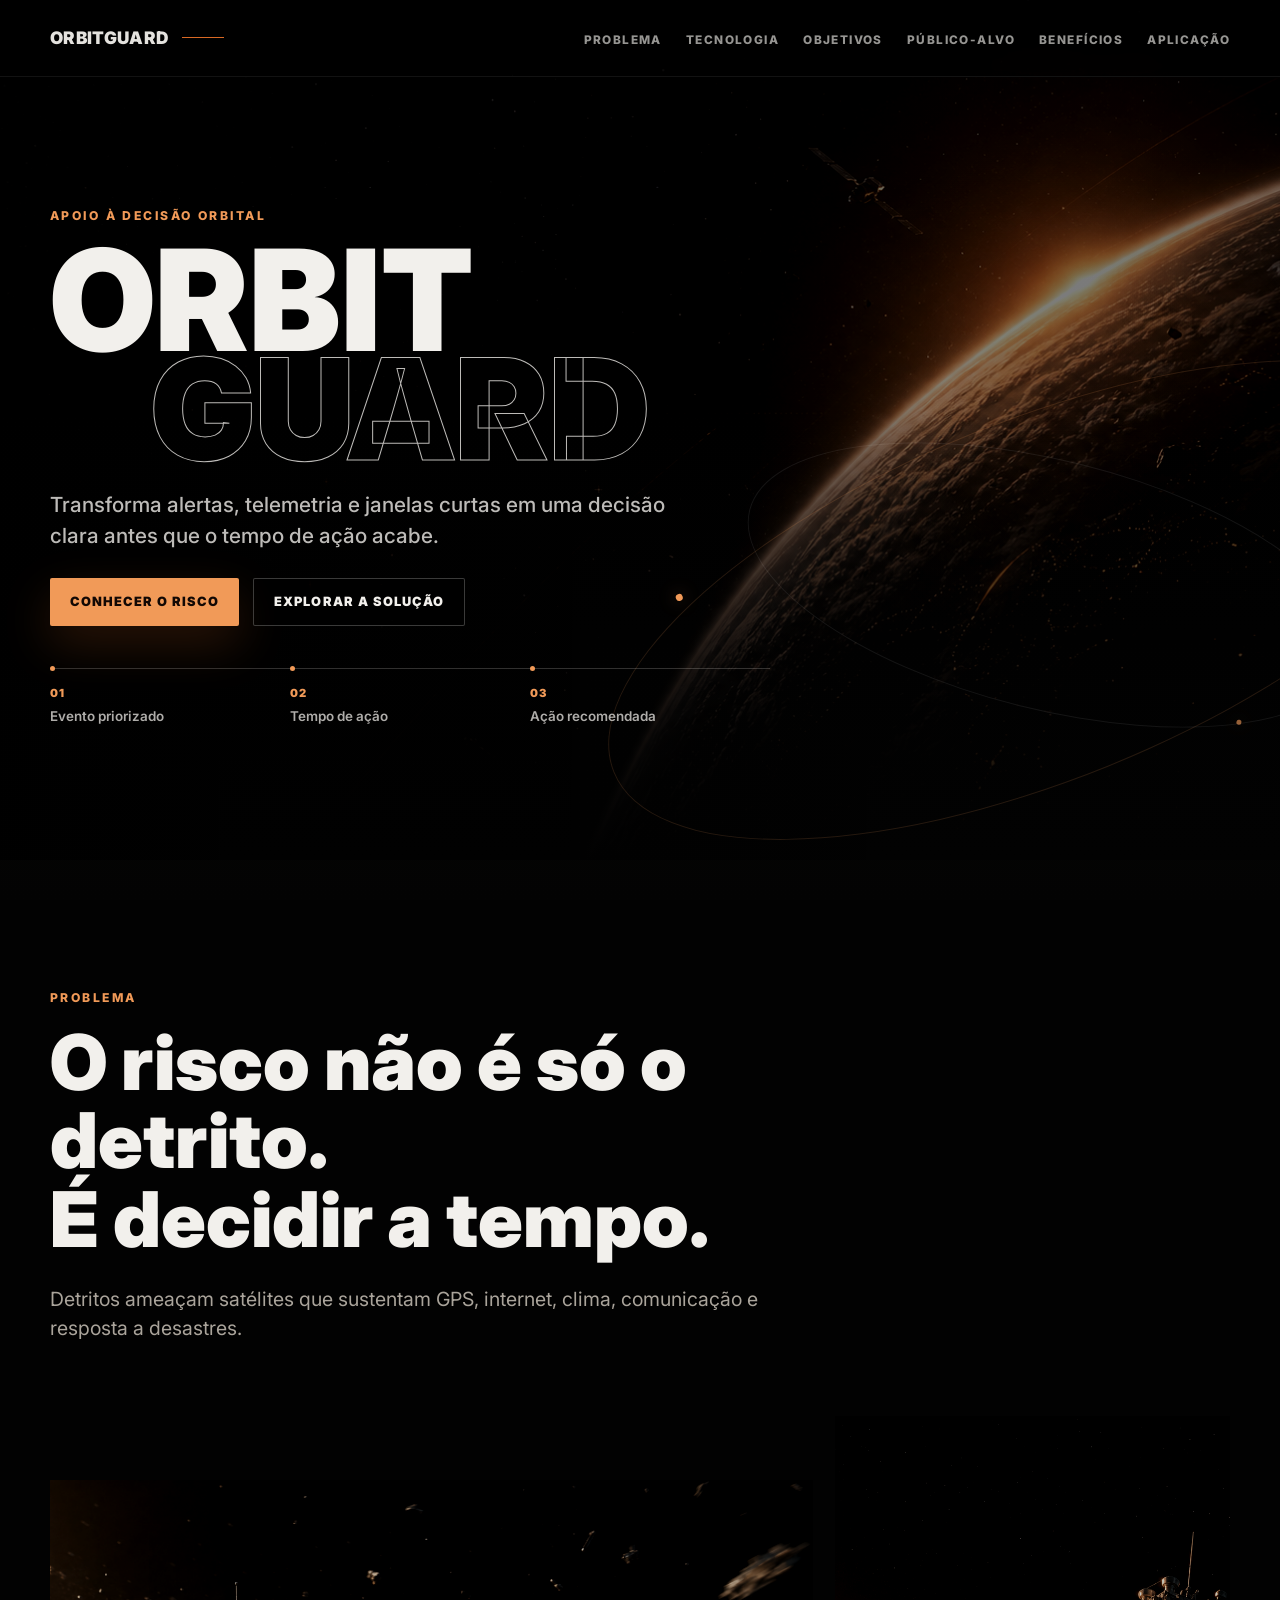
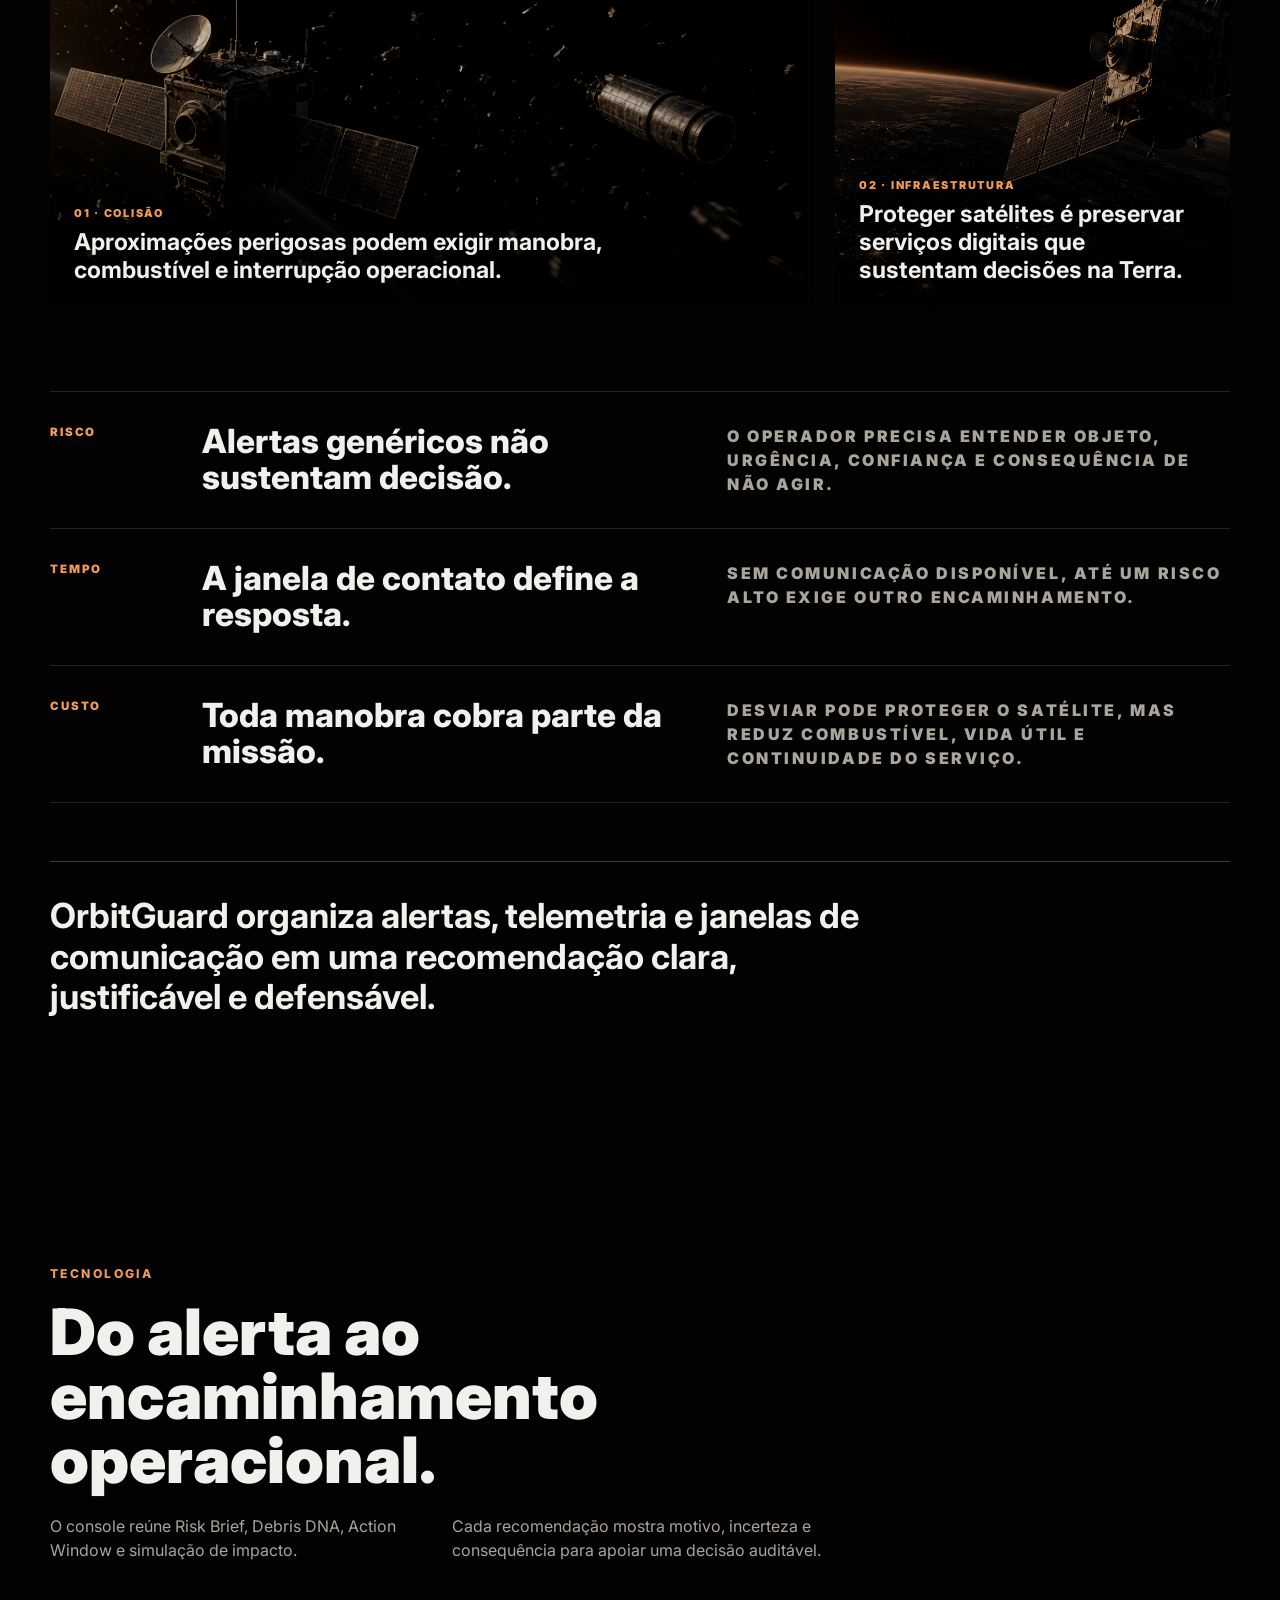
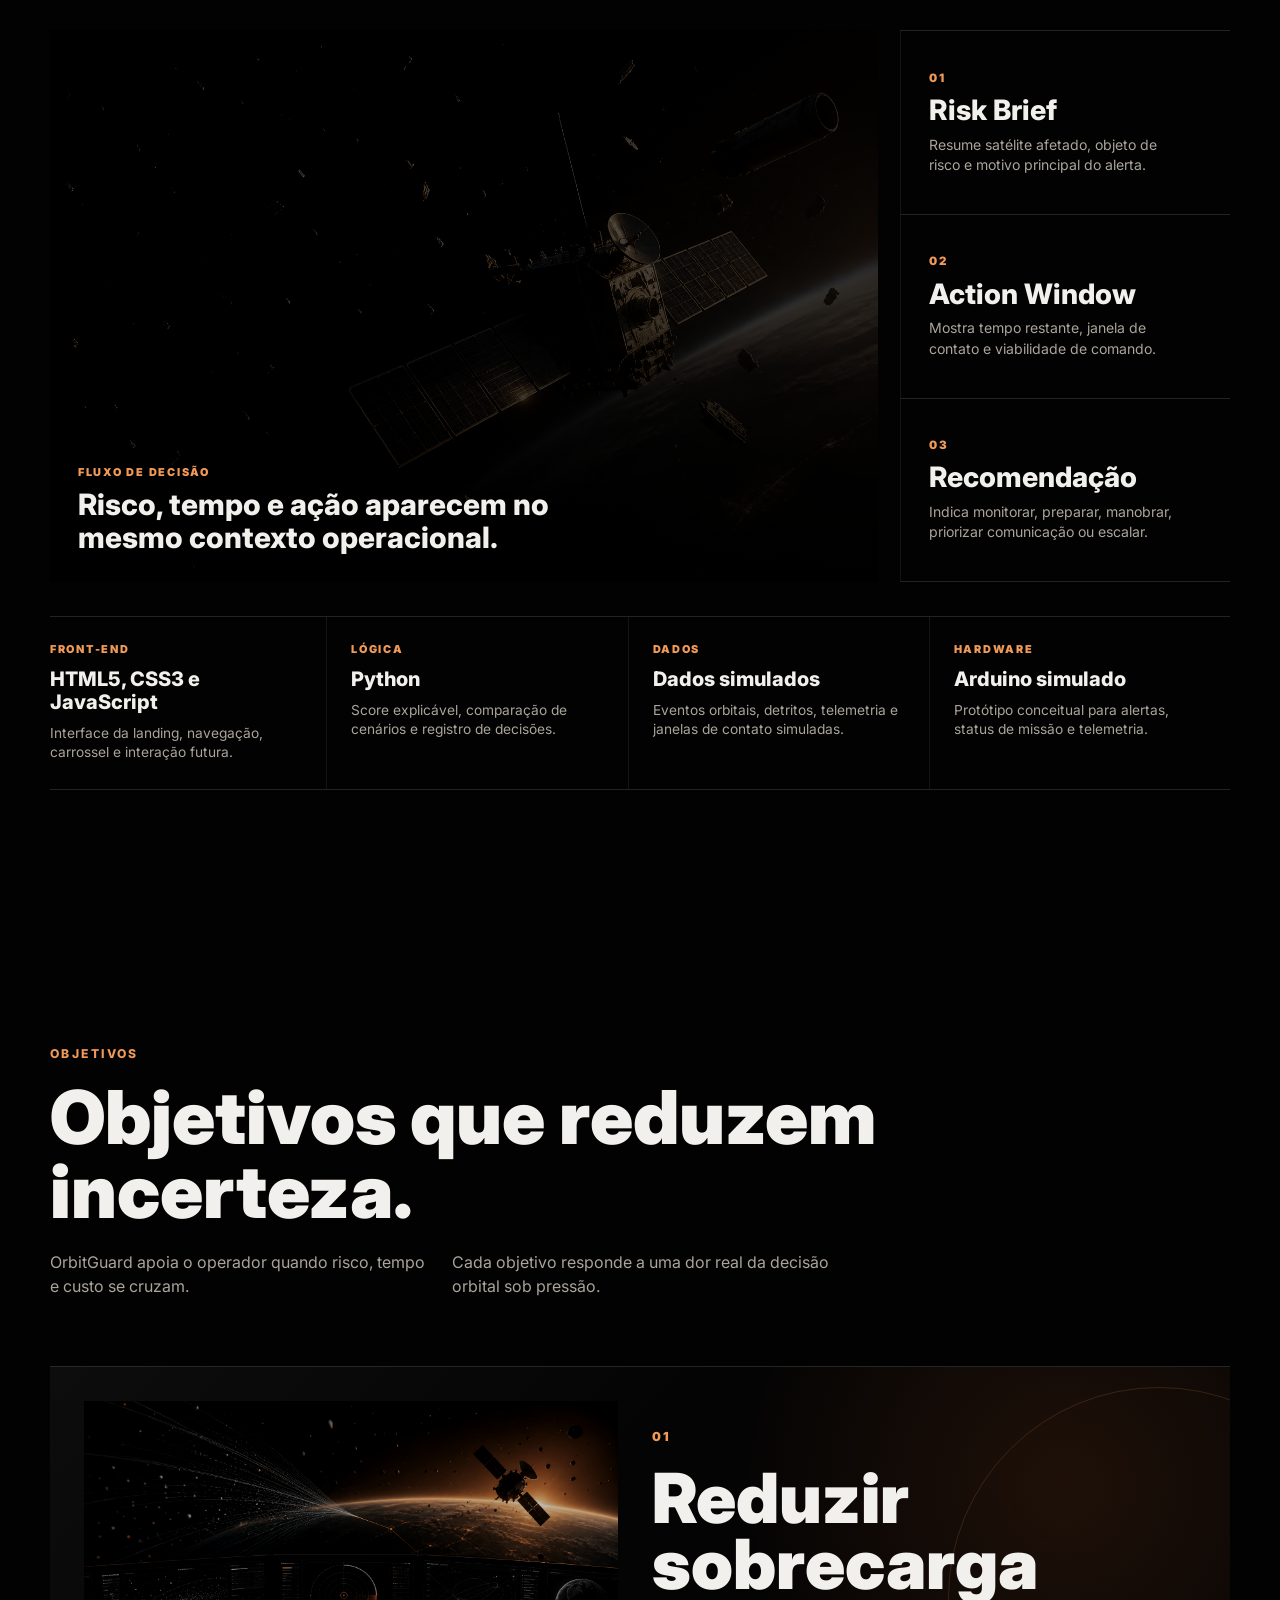
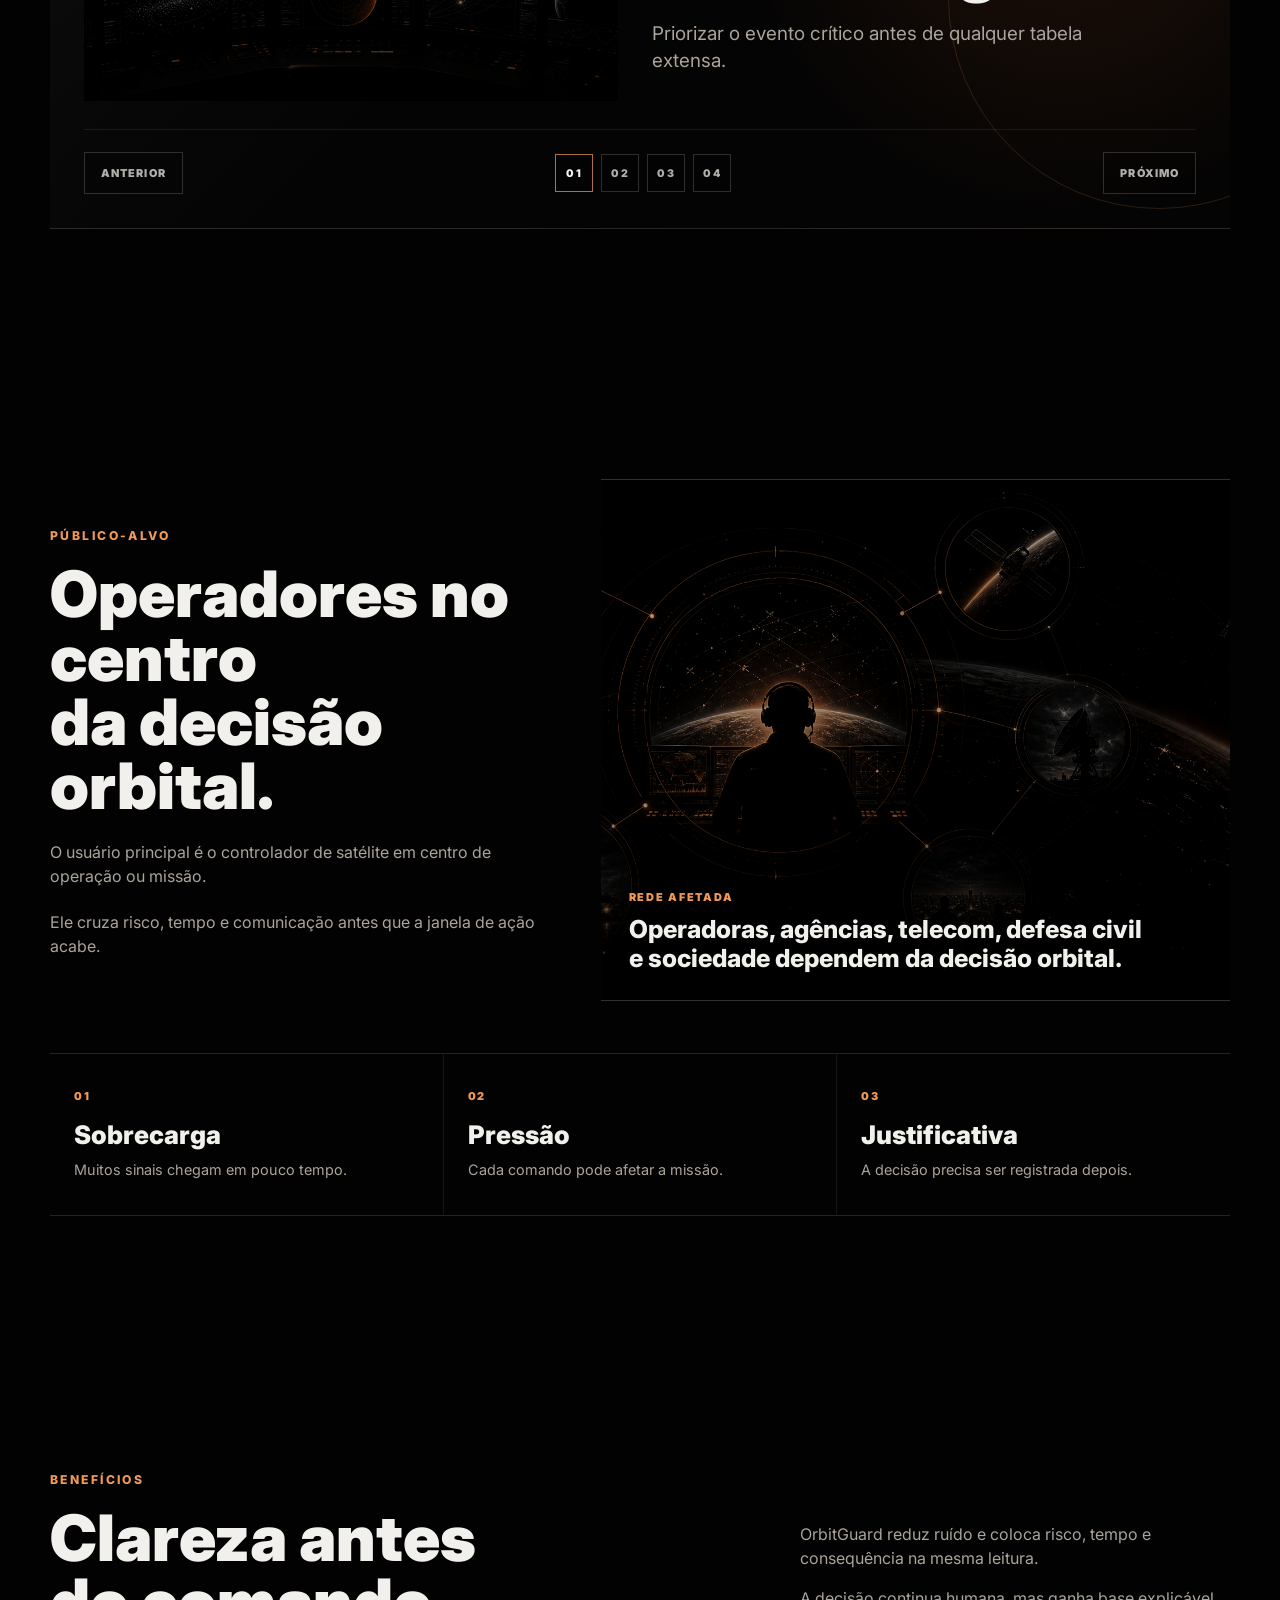
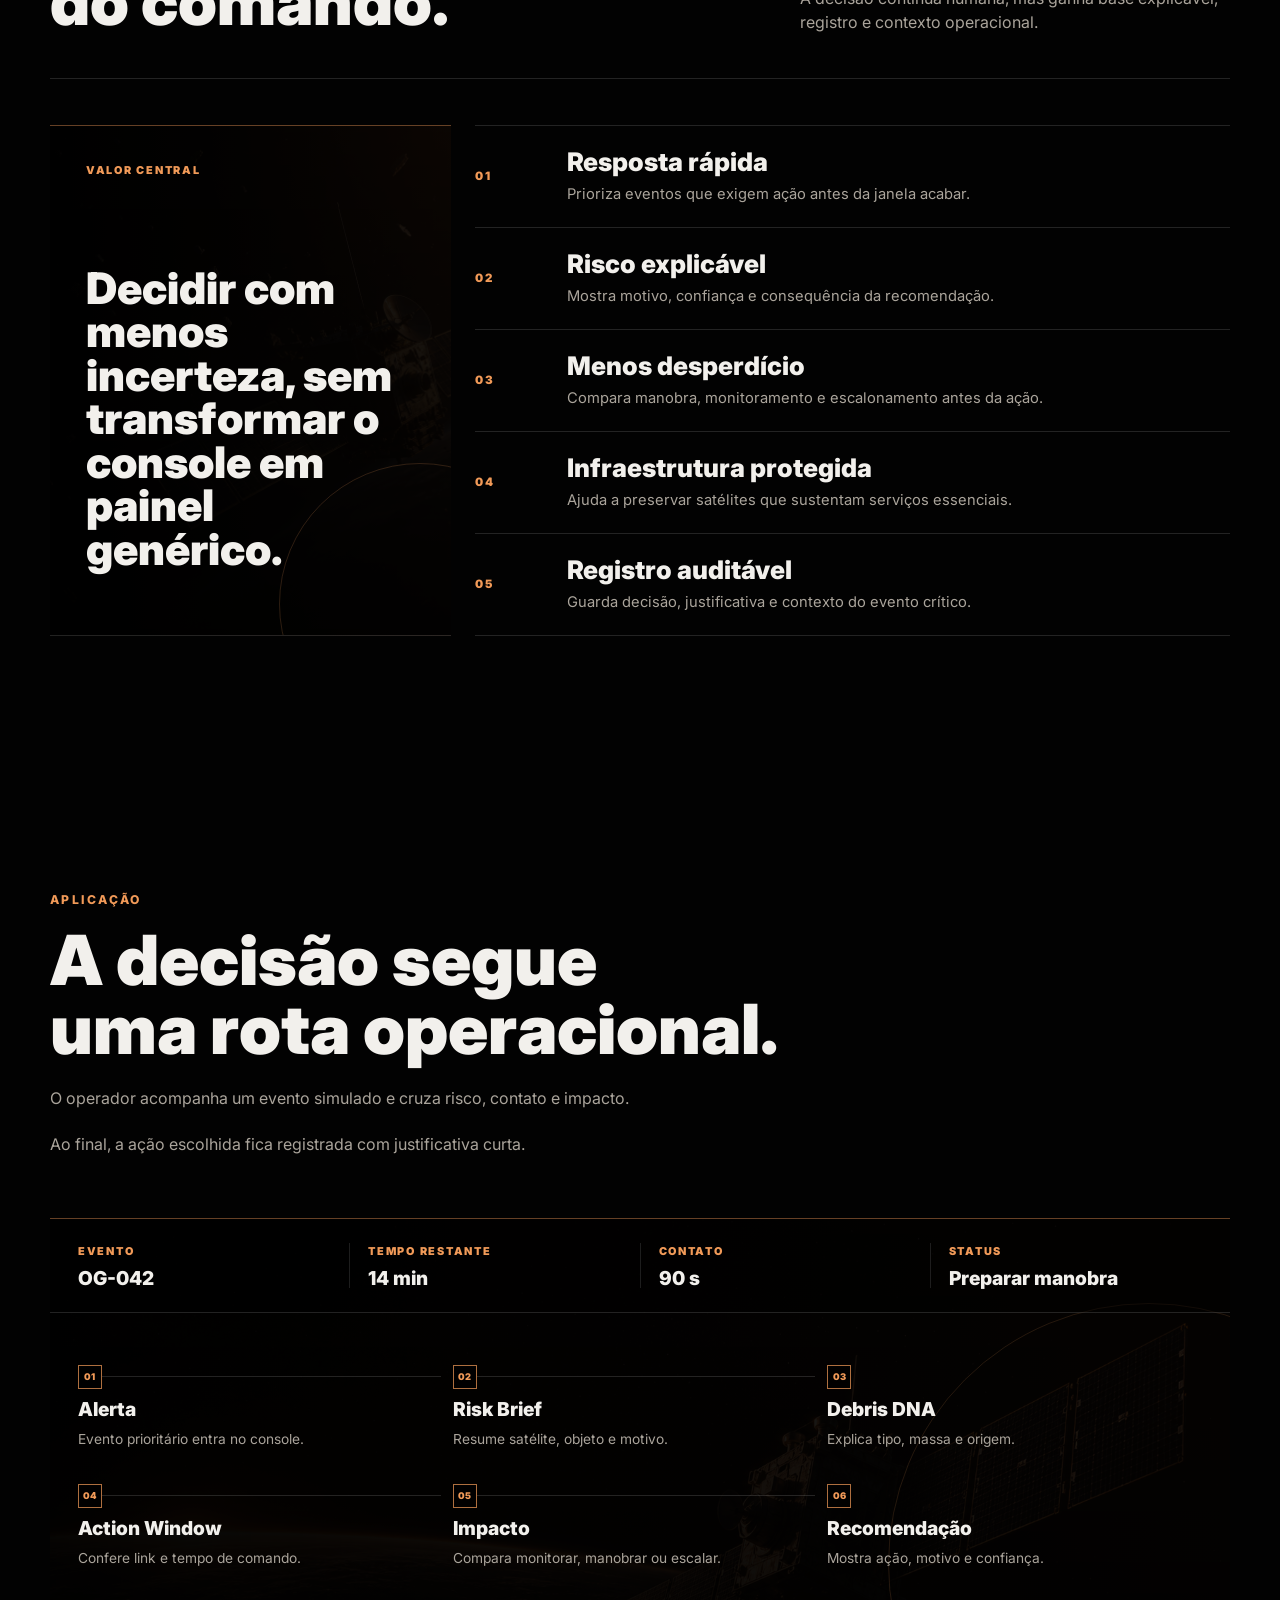
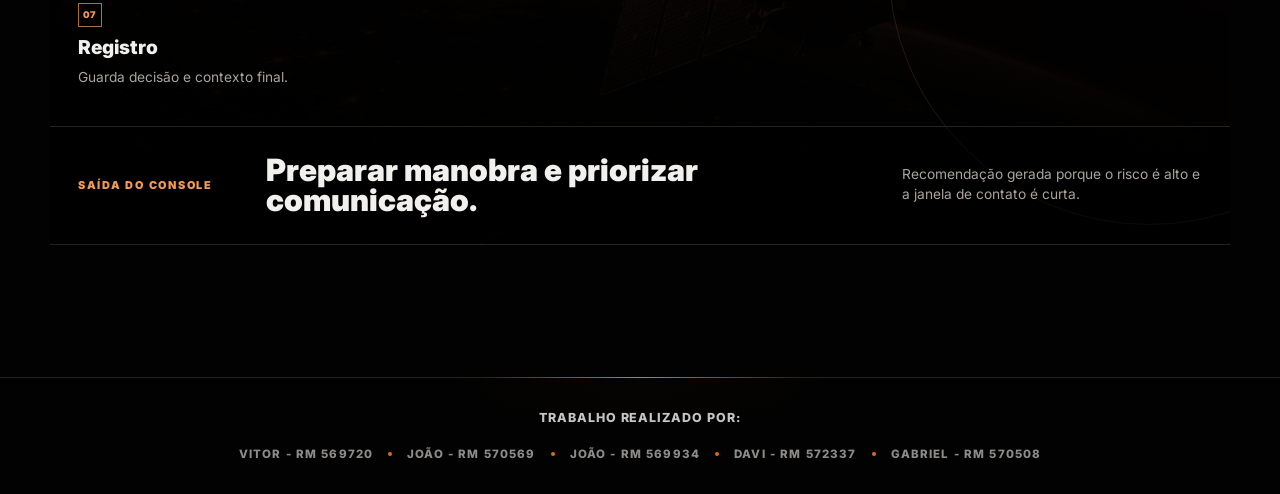
==== index.html @ 65249e7a "fix(css): Ajustando responsividade" ====
<!DOCTYPE html>
<html lang="pt-BR">
<head>
  <meta charset="UTF-8">
  <meta name="viewport" content="width=device-width, initial-scale=1.0">
  <title>OrbitGuard | Apoio à decisão orbital</title>
  <meta name="description" content="OrbitGuard transforma alertas, telemetria e janelas curtas em decisões claras para operadores de satélite.">
  <link rel="preconnect" href="https://fonts.googleapis.com">
  <link rel="preconnect" href="https://fonts.gstatic.com" crossorigin>
  <link href="https://fonts.googleapis.com/css2?family=Inter:wght@400;500;600;700;800;900&display=swap" rel="stylesheet">
  <link rel="stylesheet" href="css/styles.css">
</head>
<body>
  <header class="cabecalho">
    <nav class="menu">
      <a class="marca" href="#topo">
        <span class="nome-marca">OrbitGuard</span>
        <span class="linha-marca" aria-hidden="true"></span>
      </a>

      <input class="controle-menu" type="checkbox" id="abrir-menu">
      <label class="botao-menu" for="abrir-menu">
        <span></span>
        <span></span>
        <span></span>
      </label>

      <ul class="links-menu">
        <li><a href="#problema">Problema</a></li>
        <li><a href="#tecnologia">Tecnologia</a></li>
        <li><a href="#objetivos">Objetivos</a></li>
        <li><a href="#publico-alvo">Público-alvo</a></li>
        <li><a href="#beneficios">Benefícios</a></li>
        <li><a href="#aplicacao">Aplicação</a></li>
      </ul>
    </nav>
  </header>

  <main id="topo">
    <section class="inicio" aria-labelledby="titulo-inicio">
      <div class="imagem-inicio" aria-hidden="true"></div>
      <div class="sombra-inicio" aria-hidden="true"></div>
      <div class="orbita-inicio orbita-um" aria-hidden="true"></div>
      <div class="orbita-inicio orbita-dois" aria-hidden="true"></div>

      <div class="conteudo-inicio">
        <span class="etiqueta-inicio">Apoio à decisão orbital</span>
        <h1 id="titulo-inicio"><span>ORBIT</span><span>GUARD</span></h1>
        <p class="subtitulo-inicio">
          Transforma alertas, telemetria e janelas curtas em uma decisão clara antes que o tempo de ação acabe.
        </p>

        <div class="botoes-inicio">
          <a class="botao-principal" href="#problema">Conhecer o risco</a>
          <a class="botao-secundario" href="#tecnologia">Explorar a solução</a>
        </div>

        <div class="fluxo-decisao">
          <div>
            <span>01</span>
            <strong>Evento priorizado</strong>
          </div>
          <div>
            <span>02</span>
            <strong>Tempo de ação</strong>
          </div>
          <div>
            <span>03</span>
            <strong>Ação recomendada</strong>
          </div>
        </div>
      </div>
    </section>

    <section class="problema" id="problema" aria-labelledby="titulo-problema">
      <div class="topo-secao">
        <span class="etiqueta-secao">Problema</span>
        <h2 id="titulo-problema">
          <span>O risco não é só o detrito.</span>
          <span>É decidir a tempo.</span>
        </h2>
        <p>
          Detritos ameaçam satélites que sustentam GPS, internet, clima, comunicação e resposta a desastres.
        </p>
      </div>

      <div class="imagens-problema">
        <figure class="bloco-imagem imagem-principal">
          <img src="assets/debris-threat.png" alt="Satélite em órbita próximo a fragmentos de detritos espaciais">
          <figcaption>
            <span>01 · Colisão</span>
            <strong>Aproximações perigosas podem exigir manobra, combustível e interrupção operacional.</strong>
          </figcaption>
        </figure>

        <figure class="bloco-imagem imagem-secundaria">
          <img src="assets/orbital-infrastructure.png" alt="Satélite operacional acima da Terra durante o nascer do Sol">
          <figcaption>
            <span>02 · Infraestrutura</span>
            <strong>Proteger satélites é preservar serviços digitais que sustentam decisões na Terra.</strong>
          </figcaption>
        </figure>
      </div>

      <div class="linhas-problema">
        <div>
          <span>Risco</span>
          <h3>Alertas genéricos não sustentam decisão.</h3>
          <span class="texto-linha">O operador precisa entender objeto, urgência, confiança e consequência de não agir.</span>
        </div>

        <div>
          <span>Tempo</span>
          <h3>A janela de contato define a resposta.</h3>
          <span class="texto-linha">Sem comunicação disponível, até um risco alto exige outro encaminhamento.</span>
        </div>

        <div>
          <span>Custo</span>
          <h3>Toda manobra cobra parte da missão.</h3>
          <span class="texto-linha">Desviar pode proteger o satélite, mas reduz combustível, vida útil e continuidade do serviço.</span>
        </div>
      </div>

      <div class="chamada-produto">
        <p>OrbitGuard organiza alertas, telemetria e janelas de comunicação em uma recomendação clara, justificável e defensável.</p>
      </div>
    </section>

    <section class="tecnologia" id="tecnologia" aria-labelledby="titulo-tecnologia">
      <div class="tecnologia-topo">
        <div>
          <span class="etiqueta-secao">Tecnologia</span>
          <h2 id="titulo-tecnologia">
            <span>Do alerta ao</span>
            <span>encaminhamento operacional.</span>
          </h2>
        </div>

        <div class="tecnologia-texto">
          <p>O console reúne Risk Brief, Debris DNA, Action Window e simulação de impacto.</p>
          <p>Cada recomendação mostra motivo, incerteza e consequência para apoiar uma decisão auditável.</p>
        </div>
      </div>

      <div class="painel-tecnologia">
        <figure class="imagem-tecnologia">
          <img src="assets/debris-field.png" alt="Campo de detritos espaciais ao redor da órbita terrestre">
          <figcaption>
            <span>Fluxo de decisão</span>
            <strong>Risco, tempo e ação aparecem no mesmo contexto operacional.</strong>
          </figcaption>
        </figure>

        <div class="passos-tecnologia">
          <div>
            <span>01</span>
            <strong>Risk Brief</strong>
            <small>Resume satélite afetado, objeto de risco e motivo principal do alerta.</small>
          </div>

          <div>
            <span>02</span>
            <strong>Action Window</strong>
            <small>Mostra tempo restante, janela de contato e viabilidade de comando.</small>
          </div>

          <div>
            <span>03</span>
            <strong>Recomendação</strong>
            <small>Indica monitorar, preparar, manobrar, priorizar comunicação ou escalar.</small>
          </div>
        </div>
      </div>

      <div class="lista-tecnologias">
        <div>
          <span>Front-end</span>
          <strong>HTML5, CSS3 e JavaScript</strong>
          <small>Interface da landing, navegação, carrossel e interação futura.</small>
        </div>

        <div>
          <span>Lógica</span>
          <strong>Python</strong>
          <small>Score explicável, comparação de cenários e registro de decisões.</small>
        </div>

        <div>
          <span>Dados</span>
          <strong>Dados simulados</strong>
          <small>Eventos orbitais, detritos, telemetria e janelas de contato simuladas.</small>
        </div>

        <div>
          <span>Hardware</span>
          <strong>Arduino simulado</strong>
          <small>Protótipo conceitual para alertas, status de missão e telemetria.</small>
        </div>
      </div>
    </section>
    <section class="objetivos" id="objetivos" aria-labelledby="titulo-objetivos">
      <div class="objetivos-topo">
        <div class="objetivos-cabeca">
          <span class="etiqueta-secao">Objetivos</span>
          <h2 id="titulo-objetivos">Objetivos que reduzem incerteza.</h2>
        </div>

        <div class="objetivos-texto">
          <p>OrbitGuard apoia o operador quando risco, tempo e custo se cruzam.</p>
          <p>Cada objetivo responde a uma dor real da decisão orbital sob pressão.</p>
        </div>
      </div>

      <div class="carrossel-objetivos" data-carrossel>
        <div class="area-carrossel">
          <div class="item-carrossel ativo" data-item>
            <figure class="imagem-carrossel">
              <img src="assets/objetivo-sobrecarga.png" alt="Console orbital filtrando sinais de risco ao redor da Terra">
            </figure>
            <div class="texto-carrossel">
              <span>01</span>
              <strong>Reduzir sobrecarga</strong>
              <small>Priorizar o evento crítico antes de qualquer tabela extensa.</small>
            </div>
          </div>

          <div class="item-carrossel" data-item>
            <figure class="imagem-carrossel">
              <img src="assets/objetivo-risco.png" alt="Satélite próximo a fragmentos orbitais com trajetória de risco">
            </figure>
            <div class="texto-carrossel">
              <span>02</span>
              <strong>Explicar o risco</strong>
              <small>Mostrar objeto, urgência, confiança e principal motivo do alerta.</small>
            </div>
          </div>

          <div class="item-carrossel" data-item>
            <figure class="imagem-carrossel">
              <img src="assets/objetivo-acoes.png" alt="Satélite em órbita com trajetórias alternativas para decisão operacional">
            </figure>
            <div class="texto-carrossel">
              <span>03</span>
              <strong>Comparar cenários</strong>
              <small>Equilibrar monitorar, preparar, manobrar, priorizar comunicação ou escalar.</small>
            </div>
          </div>

          <div class="item-carrossel" data-item>
            <figure class="imagem-carrossel">
              <img src="assets/objetivo-registro.png" alt="Registro visual de decisão orbital em console de missão">
            </figure>
            <div class="texto-carrossel">
              <span>04</span>
              <strong>Registrar decisão</strong>
              <small>Guardar recomendação, ação escolhida e justificativa do evento.</small>
            </div>
          </div>
        </div>

        <div class="controles-carrossel">
          <button class="botao-carrossel" type="button" data-anterior>Anterior</button>
          <div class="indicadores-carrossel">
            <button class="indicador-carrossel ativo" type="button" data-indicador>01</button>
            <button class="indicador-carrossel" type="button" data-indicador>02</button>
            <button class="indicador-carrossel" type="button" data-indicador>03</button>
            <button class="indicador-carrossel" type="button" data-indicador>04</button>
          </div>
          <button class="botao-carrossel" type="button" data-proximo>Próximo</button>
        </div>
      </div>
    </section>
    <section class="publico-alvo" id="publico-alvo" aria-labelledby="titulo-publico">
      <div class="publico-layout">
        <div class="publico-intro">
          <span class="etiqueta-secao">Público-alvo</span>
          <h2 id="titulo-publico">
            <span>Operadores no centro</span>
            <span>da decisão orbital.</span>
          </h2>

          <p>O usuário principal é o controlador de satélite em centro de operação ou missão.</p>
          <p>Ele cruza risco, tempo e comunicação antes que a janela de ação acabe.</p>
        </div>

        <figure class="imagem-publico">
          <img src="assets/publico-orbitguard.png" alt="Controlador de satélite no centro de uma rede orbital de serviços essenciais">
          <figcaption>
            <span>Rede afetada</span>
            <strong>Operadoras, agências, telecom, defesa civil e sociedade dependem da decisão orbital.</strong>
          </figcaption>
        </figure>
      </div>

      <div class="dores-operador">
        <div>
          <span>01</span>
          <strong>Sobrecarga</strong>
          <small>Muitos sinais chegam em pouco tempo.</small>
        </div>

        <div>
          <span>02</span>
          <strong>Pressão</strong>
          <small>Cada comando pode afetar a missão.</small>
        </div>

        <div>
          <span>03</span>
          <strong>Justificativa</strong>
          <small>A decisão precisa ser registrada depois.</small>
        </div>
      </div>
    </section>
    <section class="beneficios" id="beneficios" aria-labelledby="titulo-beneficios">
      <div class="beneficios-topo">
        <div class="beneficios-titulo">
          <span class="etiqueta-secao">Benefícios</span>
          <h2 id="titulo-beneficios">
            <span>Clareza antes</span>
            <span>do comando.</span>
          </h2>
        </div>

        <div class="beneficios-resumo">
          <p>OrbitGuard reduz ruído e coloca risco, tempo e consequência na mesma leitura.</p>
          <p>A decisão continua humana, mas ganha base explicável, registro e contexto operacional.</p>
        </div>
      </div>

      <div class="grade-beneficios">
        <div class="beneficio-destaque">
          <span>Valor central</span>
          <strong>Decidir com menos incerteza, sem transformar o console em painel genérico.</strong>
        </div>

        <div class="lista-beneficios">
          <div class="item-beneficio">
            <span class="marcador-beneficio">01</span>
            <div>
              <strong>Resposta rápida</strong>
              <small>Prioriza eventos que exigem ação antes da janela acabar.</small>
            </div>
          </div>

          <div class="item-beneficio">
            <span class="marcador-beneficio">02</span>
            <div>
              <strong>Risco explicável</strong>
              <small>Mostra motivo, confiança e consequência da recomendação.</small>
            </div>
          </div>

          <div class="item-beneficio">
            <span class="marcador-beneficio">03</span>
            <div>
              <strong>Menos desperdício</strong>
              <small>Compara manobra, monitoramento e escalonamento antes da ação.</small>
            </div>
          </div>

          <div class="item-beneficio">
            <span class="marcador-beneficio">04</span>
            <div>
              <strong>Infraestrutura protegida</strong>
              <small>Ajuda a preservar satélites que sustentam serviços essenciais.</small>
            </div>
          </div>

          <div class="item-beneficio">
            <span class="marcador-beneficio">05</span>
            <div>
              <strong>Registro auditável</strong>
              <small>Guarda decisão, justificativa e contexto do evento crítico.</small>
            </div>
          </div>
        </div>
      </div>
    </section>
    <section class="aplicacao" id="aplicacao" aria-labelledby="titulo-aplicacao">
      <div class="cabeca-aplicacao">
        <span class="etiqueta-secao">Aplicação</span>
        <h2 id="titulo-aplicacao">
          <span>A decisão segue</span>
          <span>uma rota operacional.</span>
        </h2>

        <p>O operador acompanha um evento simulado e cruza risco, contato e impacto.</p>
        <p>Ao final, a ação escolhida fica registrada com justificativa curta.</p>
      </div>

      <div class="console-operacional">
        <div class="barra-evento">
          <div>
            <span>Evento</span>
            <strong>OG-042</strong>
          </div>

          <div>
            <span>Tempo restante</span>
            <strong>14 min</strong>
          </div>

          <div>
            <span>Contato</span>
            <strong>90 s</strong>
          </div>

          <div>
            <span>Status</span>
            <strong>Preparar manobra</strong>
          </div>
        </div>

        <div class="rota-operacional">
          <div class="etapa-rota">
            <span class="numero-rota">01</span>
            <strong>Alerta</strong>
            <small>Evento prioritário entra no console.</small>
          </div>

          <div class="etapa-rota">
            <span class="numero-rota">02</span>
            <strong>Risk Brief</strong>
            <small>Resume satélite, objeto e motivo.</small>
          </div>

          <div class="etapa-rota">
            <span class="numero-rota">03</span>
            <strong>Debris DNA</strong>
            <small>Explica tipo, massa e origem.</small>
          </div>

          <div class="etapa-rota">
            <span class="numero-rota">04</span>
            <strong>Action Window</strong>
            <small>Confere link e tempo de comando.</small>
          </div>

          <div class="etapa-rota">
            <span class="numero-rota">05</span>
            <strong>Impacto</strong>
            <small>Compara monitorar, manobrar ou escalar.</small>
          </div>

          <div class="etapa-rota">
            <span class="numero-rota">06</span>
            <strong>Recomendação</strong>
            <small>Mostra ação, motivo e confiança.</small>
          </div>

          <div class="etapa-rota">
            <span class="numero-rota">07</span>
            <strong>Registro</strong>
            <small>Guarda decisão e contexto final.</small>
          </div>
        </div>

        <div class="saida-console">
          <span>Saída do console</span>
          <strong>Preparar manobra e priorizar comunicação.</strong>
          <small>Recomendação gerada porque o risco é alto e a janela de contato é curta.</small>
        </div>
      </div>
    </section>
  </main>

  <footer class="rodape">
    <div class="rodape-conteudo">
      <p>Trabalho realizado por:</p>
      <div class="equipe-rodape">
        <span>Vitor - RM 569720</span>
        <span>João - RM 570569</span>
        <span>João - RM 569934</span>
        <span>Davi - RM 572337</span>
        <span>Gabriel - RM 570508</span>
      </div>
    </div>
  </footer>
  <script src="js/carrossel.js"></script>
</body>
</html>
---- css/styles.css ----
﻿:root {
  --preto: #020202;
  --preto-suave: #080706;
  --grafite: #12100e;
  --grafite-claro: #1b1815;
  --prata: #f2f0ec;
  --texto-fraco: #aaa49b;
  --texto-apagado: #716b63;
  --linha: rgba(242, 240, 236, 0.14);
  --linha-suave: rgba(242, 240, 236, 0.08);
  --laranja: #d96924;
  --laranja-claro: #f19a58;
  --largura-maxima: 1180px;
  --altura-cabecalho: 76px;
}

* {
  box-sizing: border-box;
  margin: 0;
  padding: 0;
}

html {
  scroll-behavior: smooth;
}
.publico-alvo {
  width: min(100% - 40px, var(--largura-maxima));
  margin: 0 auto;
  padding: 118px 0 132px;
  scroll-margin-top: var(--altura-cabecalho);
}

.publico-layout {
  display: flex;
  align-items: center;
  justify-content: space-between;
  gap: 56px;
}

.publico-intro {
  flex: 0 1 44%;
  min-width: 0;
}

.publico-intro h2 {
  max-width: 680px;
  margin-top: 16px;
  color: var(--prata);
  font-size: clamp(2.45rem, 5vw, 5.2rem);
  font-weight: 900;
  line-height: 1;
}

.publico-intro h2 span {
  display: block;
}

.publico-intro p {
  max-width: 520px;
  margin-top: 22px;
  color: var(--texto-fraco);
  font-size: 1rem;
}

.imagem-publico {
  position: relative;
  flex: 1 1 56%;
  overflow: hidden;
  border-top: 1px solid var(--linha);
  border-bottom: 1px solid var(--linha);
  background: var(--grafite);
  animation: flutuarImagemPublico 8s ease-in-out infinite alternate;
}

.imagem-publico::after {
  content: "";
  position: absolute;
  inset: 0;
  background:
    linear-gradient(90deg, rgba(0, 0, 0, 0.1), rgba(0, 0, 0, 0.34)),
    linear-gradient(180deg, transparent 52%, rgba(0, 0, 0, 0.82) 100%);
  pointer-events: none;
}

.imagem-publico img {
  width: 100%;
  height: 100%;
  min-height: 520px;
  object-fit: cover;
  filter: saturate(0.78) contrast(1.08) brightness(0.78);
}

.imagem-publico figcaption {
  position: absolute;
  right: 28px;
  bottom: 28px;
  left: 28px;
  z-index: 3;
}

.imagem-publico figcaption span,
.dores-operador span {
  display: block;
  color: var(--laranja-claro);
  font-size: 0.68rem;
  font-weight: 900;
  letter-spacing: 0.16em;
  text-transform: uppercase;
}

.imagem-publico figcaption strong {
  display: block;
  max-width: 520px;
  margin-top: 10px;
  color: var(--prata);
  font-size: clamp(1.08rem, 2vw, 1.55rem);
  font-weight: 800;
  line-height: 1.16;
}

.dores-operador {
  margin-top: 52px;
  display: flex;
  align-items: stretch;
  border-top: 1px solid var(--linha);
  border-bottom: 1px solid var(--linha);
}

.dores-operador > div {
  flex: 1 1 0;
  min-width: 0;
  padding: 34px 24px;
}

.dores-operador > div + div {
  border-left: 1px solid var(--linha-suave);
}

.dores-operador strong {
  display: block;
  margin-top: 16px;
  color: var(--prata);
  font-size: clamp(1.2rem, 2vw, 1.7rem);
  font-weight: 850;
  line-height: 1.08;
}

.dores-operador small {
  display: block;
  margin-top: 12px;
  color: var(--texto-fraco);
  font-size: 0.9rem;
  line-height: 1.45;
}
@keyframes flutuarImagemPublico {
  from {
    transform: translateY(0);
  }

  to {
    transform: translateY(-6px);
  }
}
body {
  min-height: 100vh;
  overflow-x: hidden;
  background: var(--preto);
  color: var(--prata);
  font-family: "Inter", Arial, sans-serif;
  line-height: 1.5;
}

body::before {
  content: "";
  position: fixed;
  inset: 0;
  z-index: -3;
  pointer-events: none;
  background:
    radial-gradient(circle at 18% 28%, rgba(255, 255, 255, 0.06), transparent 1px),
    radial-gradient(circle at 68% 18%, rgba(255, 255, 255, 0.04), transparent 1px),
    radial-gradient(circle at 42% 74%, rgba(255, 255, 255, 0.05), transparent 1px),
    linear-gradient(180deg, #000 0%, #090806 55%, #030303 100%);
  background-size: 260px 260px, 340px 340px, 420px 420px, auto;
}

img,
picture,
svg {
  display: block;
  max-width: 100%;
}

a {
  color: inherit;
  text-decoration: none;
}

.cabecalho {
  position: fixed;
  top: 0;
  right: 0;
  left: 0;
  z-index: 20;
  border-bottom: 1px solid rgba(255, 255, 255, 0.07);
  background: linear-gradient(180deg, rgba(0, 0, 0, 0.84), rgba(0, 0, 0, 0.18));
  backdrop-filter: blur(12px);
}

.menu {
  width: min(100% - 40px, var(--largura-maxima));
  min-height: var(--altura-cabecalho);
  margin: 0 auto;
  display: flex;
  align-items: center;
  justify-content: space-between;
  gap: 28px;
}

.marca {
  display: inline-flex;
  align-items: center;
  gap: 14px;
}

.nome-marca {
  color: rgba(242, 240, 236, 0.94);
  font-size: 1.08rem;
  font-weight: 900;
  letter-spacing: 0.02em;
  text-transform: uppercase;
}

.linha-marca {
  width: 42px;
  height: 1px;
  background: var(--laranja);
  transform-origin: left center;
  animation: sinalMarca 3.8s ease-in-out infinite;
}

.links-menu {
  list-style: none;
  display: flex;
  align-items: center;
  justify-content: flex-end;
  gap: 24px;
}

.links-menu a {
  position: relative;
  color: rgba(242, 240, 236, 0.62);
  font-size: 0.74rem;
  font-weight: 800;
  letter-spacing: 0.12em;
  text-transform: uppercase;
  transition: color 180ms ease;
}

.links-menu a::after {
  content: "";
  position: absolute;
  right: 0;
  bottom: -8px;
  left: 0;
  height: 1px;
  background: var(--laranja);
  transform: scaleX(0);
  transform-origin: right center;
  transition: transform 180ms ease;
}

.links-menu a:hover,
.links-menu a:focus-visible {
  color: var(--prata);
  outline: none;
}

.links-menu a:hover::after,
.links-menu a:focus-visible::after {
  transform: scaleX(1);
  transform-origin: left center;
}

.controle-menu {
  position: absolute;
  width: 1px;
  height: 1px;
  opacity: 0;
  pointer-events: none;
}

.botao-menu {
  display: none;
}

.inicio {
  position: relative;
  min-height: calc(100vh - 40px);
  display: flex;
  align-items: center;
  justify-content: center;
  padding: calc(var(--altura-cabecalho) + 40px) 20px 48px;
  overflow: hidden;
  isolation: isolate;
}

.imagem-inicio {
  position: absolute;
  inset: -3%;
  z-index: -4;
  background-image: url("../assets/hero-orbitguard.png");
  background-position: center;
  background-size: cover;
  filter: saturate(0.82) contrast(1.14) brightness(0.66);
  animation: movimentoInicio 22s ease-in-out infinite alternate;
}

.sombra-inicio {
  position: absolute;
  inset: 0;
  z-index: -3;
  background:
    linear-gradient(90deg, rgba(0, 0, 0, 0.9) 0%, rgba(0, 0, 0, 0.53) 42%, rgba(0, 0, 0, 0.18) 74%),
    linear-gradient(180deg, rgba(0, 0, 0, 0.28) 0%, rgba(0, 0, 0, 0.04) 48%, #020202 100%);
}

.orbita-inicio {
  position: absolute;
  z-index: -1;
  border: 1px solid rgba(241, 154, 88, 0.15);
  border-radius: 50%;
  pointer-events: none;
}

.orbita-inicio::after {
  content: "";
  position: absolute;
  width: 7px;
  height: 7px;
  border-radius: 50%;
  background: var(--laranja-claro);
  box-shadow: 0 0 18px rgba(241, 154, 88, 0.45);
}

.orbita-um {
  width: 920px;
  height: 360px;
  right: -220px;
  bottom: 80px;
  transform: rotate(-22deg);
  animation: flutuarOrbita 18s ease-in-out infinite alternate;
}

.orbita-um::after {
  top: 38px;
  left: 122px;
}

.orbita-dois {
  width: 620px;
  height: 250px;
  right: -80px;
  bottom: 150px;
  border-color: rgba(242, 240, 236, 0.08);
  transform: rotate(14deg);
  animation: flutuarOrbita 24s ease-in-out infinite alternate-reverse;
}

.orbita-dois::after {
  right: 90px;
  bottom: 34px;
  width: 5px;
  height: 5px;
  opacity: 0.62;
}

.conteudo-inicio {
  width: min(100%, var(--largura-maxima));
  margin: 0 auto;
  animation: mostrarConteudo 1.1s ease-out both;
}

.etiqueta-inicio,
.etiqueta-secao {
  display: inline-block;
  color: var(--laranja-claro);
  font-size: 0.76rem;
  font-weight: 800;
  letter-spacing: 0.2em;
  text-transform: uppercase;
}

h1,
h2,
h3 {
  letter-spacing: 0;
}

h1 {
  margin-top: 20px;
  color: var(--prata);
  font-size: clamp(4.3rem, 11vw, 9.4rem);
  font-weight: 900;
  line-height: 0.78;
  text-transform: uppercase;
}

h1 span {
  display: block;
}

h1 span:last-child {
  margin-left: 0.72em;
  color: transparent;
  -webkit-text-stroke: 1px rgba(242, 240, 236, 0.78);
}

.subtitulo-inicio {
  max-width: 620px;
  margin-top: 24px;
  color: rgba(242, 240, 236, 0.78);
  font-size: clamp(1rem, 1.8vw, 1.3rem);
  font-weight: 500;
}

.botoes-inicio {
  display: flex;
  align-items: center;
  gap: 14px;
  flex-wrap: wrap;
  margin-top: 26px;
}

.botao-principal,
.botao-secundario {
  display: inline-flex;
  align-items: center;
  justify-content: center;
  min-height: 48px;
  padding: 0 20px;
  border-radius: 2px;
  font-size: 0.8rem;
  font-weight: 900;
  letter-spacing: 0.08em;
  text-transform: uppercase;
  transition: transform 180ms ease, border-color 180ms ease, background-color 180ms ease;
}

.botao-principal {
  color: #120804;
  background: var(--laranja-claro);
  box-shadow: 0 18px 48px rgba(217, 105, 36, 0.2);
}

.botao-secundario {
  border: 1px solid rgba(242, 240, 236, 0.24);
  color: var(--prata);
  background: rgba(0, 0, 0, 0.26);
}

.botao-principal:hover,
.botao-principal:focus-visible,
.botao-secundario:hover,
.botao-secundario:focus-visible {
  transform: translateY(-2px);
  outline: none;
}

.botao-secundario:hover,
.botao-secundario:focus-visible {
  border-color: rgba(241, 154, 88, 0.58);
}

.fluxo-decisao {
  max-width: 720px;
  margin-top: 42px;
  display: flex;
  align-items: stretch;
  border-top: 1px solid rgba(242, 240, 236, 0.2);
}

.fluxo-decisao div {
  position: relative;
  flex: 1 1 0;
  padding: 16px 24px 0 0;
}

.fluxo-decisao div::before {
  content: "";
  position: absolute;
  top: -3px;
  left: 0;
  width: 5px;
  height: 5px;
  border-radius: 50%;
  background: var(--laranja-claro);
}

.fluxo-decisao span {
  display: block;
  color: var(--laranja-claro);
  font-size: 0.7rem;
  font-weight: 900;
  letter-spacing: 0.12em;
}

.fluxo-decisao strong {
  display: block;
  margin-top: 5px;
  color: rgba(242, 240, 236, 0.72);
  font-size: 0.84rem;
  font-weight: 600;
}

.problema {
  width: min(100% - 40px, var(--largura-maxima));
  margin: 0 auto;
  padding: 124px 0;
  scroll-margin-top: var(--altura-cabecalho);
}

.topo-secao {
  max-width: 900px;
}

.topo-secao h2 {
  margin-top: 16px;
  color: var(--prata);
  max-width: 860px;
  font-size: clamp(2.6rem, 6vw, 5.8rem);
  font-weight: 900;
  line-height: 1.02;
}

.topo-secao h2 span {
  display: block;
}

.topo-secao p {
  max-width: 720px;
  margin-top: 26px;
  color: var(--texto-fraco);
  font-size: clamp(1rem, 1.8vw, 1.22rem);
}

.imagens-problema {
  margin-top: 72px;
  display: grid;
  grid-template-columns: minmax(0, 1.45fr) minmax(280px, 0.75fr);
  gap: 22px;
  align-items: end;
}

.bloco-imagem {
  position: relative;
  overflow: hidden;
  background: var(--grafite);
}

.imagem-principal {
  aspect-ratio: 16 / 9;
}

.imagem-secundaria {
  aspect-ratio: 4 / 5;
}

.bloco-imagem::after {
  content: "";
  position: absolute;
  inset: 0;
  background: linear-gradient(180deg, transparent 42%, rgba(0, 0, 0, 0.88) 100%);
  pointer-events: none;
}

.bloco-imagem img {
  width: 100%;
  height: 100%;
  object-fit: cover;
  filter: saturate(0.74) contrast(1.08) brightness(0.76);
  transition: transform 900ms ease, filter 900ms ease;
}

.bloco-imagem:hover img {
  transform: scale(1.035);
  filter: saturate(0.88) contrast(1.1) brightness(0.86);
}

.bloco-imagem figcaption {
  position: absolute;
  right: 24px;
  bottom: 24px;
  left: 24px;
  z-index: 1;
}

.bloco-imagem figcaption span {
  display: block;
  color: var(--laranja-claro);
  font-size: 0.68rem;
  font-weight: 900;
  letter-spacing: 0.16em;
  text-transform: uppercase;
}

.bloco-imagem figcaption strong {
  display: block;
  max-width: 560px;
  margin-top: 8px;
  color: var(--prata);
  font-size: clamp(1rem, 2vw, 1.45rem);
  font-weight: 700;
  line-height: 1.2;
}

.linhas-problema {
  margin-top: 82px;
  border-top: 1px solid var(--linha);
}

.linhas-problema > div {
  display: flex;
  align-items: flex-start;
  gap: 42px;
  padding: 32px 0;
  border-bottom: 1px solid var(--linha);
}

.linhas-problema span {
  flex: 0 0 110px;
  color: var(--laranja-claro);
  font-size: 0.72rem;
  font-weight: 900;
  letter-spacing: 0.16em;
  text-transform: uppercase;
}

.linhas-problema h3 {
  flex: 1 1 340px;
  color: var(--prata);
  font-size: clamp(1.4rem, 2.6vw, 2.15rem);
  font-weight: 800;
  line-height: 1.08;
}

.linhas-problema .texto-linha {
  flex: 1 1 360px;
  color: var(--texto-fraco);
  font-size: 1rem;
}

.chamada-produto {
  margin-top: 58px;
  padding: 34px 0 0;
  border-top: 1px solid rgba(217, 105, 36, 0.44);
}

.chamada-produto p {
  max-width: 830px;
  color: var(--prata);
  font-size: clamp(1.25rem, 2.7vw, 2.2rem);
  font-weight: 700;
  line-height: 1.18;
}

.tecnologia {
  width: min(100% - 40px, var(--largura-maxima));
  margin: 0 auto;
  padding: 118px 0 132px;
  scroll-margin-top: var(--altura-cabecalho);
}

.tecnologia-topo {
  display: flex;
  flex-direction: column;
  align-items: flex-start;
  gap: 22px;
}

.tecnologia-topo > div:first-child {
  flex: none;
}

.tecnologia-topo h2 {
  max-width: 900px;
  margin-top: 16px;
  color: var(--prata);
  font-size: clamp(2.45rem, 5vw, 5rem);
  font-weight: 900;
  line-height: 1;
}

.tecnologia-topo h2 span {
  display: block;
}

.tecnologia-texto {
  flex: none;
  max-width: 780px;
  display: flex;
  gap: 24px;
  padding-bottom: 0;
}

.tecnologia-texto p {
  flex: 1 1 0;
  color: var(--texto-fraco);
  font-size: 1rem;
}

.painel-tecnologia {
  margin-top: 68px;
  display: flex;
  align-items: stretch;
  gap: 22px;
}

.imagem-tecnologia {
  position: relative;
  flex: 1 1 66%;
  min-height: 520px;
  overflow: hidden;
  background: var(--grafite);
}

.imagem-tecnologia::after {
  content: "";
  position: absolute;
  inset: 0;
  background:
    linear-gradient(90deg, rgba(0, 0, 0, 0.2), rgba(0, 0, 0, 0.74)),
    linear-gradient(180deg, transparent 48%, rgba(0, 0, 0, 0.86) 100%);
  pointer-events: none;
}

.imagem-tecnologia img {
  width: 100%;
  height: 100%;
  object-fit: cover;
  filter: saturate(0.7) contrast(1.08) brightness(0.68);
  transition: transform 900ms ease, filter 900ms ease;
}

.imagem-tecnologia:hover img {
  transform: scale(1.035);
  filter: saturate(0.82) contrast(1.1) brightness(0.78);
}

.imagem-tecnologia figcaption {
  position: absolute;
  right: 28px;
  bottom: 28px;
  left: 28px;
  z-index: 1;
}

.imagem-tecnologia figcaption span {
  display: block;
  color: var(--laranja-claro);
  font-size: 0.68rem;
  font-weight: 900;
  letter-spacing: 0.16em;
  text-transform: uppercase;
}

.imagem-tecnologia figcaption strong {
  display: block;
  max-width: 480px;
  margin-top: 8px;
  color: var(--prata);
  font-size: clamp(1.2rem, 2.3vw, 2rem);
  font-weight: 800;
  line-height: 1.12;
}

.passos-tecnologia {
  flex: 0 0 330px;
  display: flex;
  flex-direction: column;
  border-top: 1px solid var(--linha);
}

.passos-tecnologia > div {
  flex: 1 1 0;
  display: flex;
  flex-direction: column;
  justify-content: center;
  gap: 9px;
  min-height: 150px;
  padding: 28px 0 28px 28px;
  border-bottom: 1px solid var(--linha);
  border-left: 1px solid var(--linha-suave);
}

.passos-tecnologia span {
  color: var(--laranja-claro);
  font-size: 0.72rem;
  font-weight: 900;
  letter-spacing: 0.16em;
}

.passos-tecnologia strong {
  color: var(--prata);
  font-size: clamp(1.35rem, 2.2vw, 1.85rem);
  font-weight: 800;
  line-height: 1.06;
}

.passos-tecnologia small {
  max-width: 260px;
  color: var(--texto-fraco);
  font-size: 0.88rem;
  line-height: 1.45;
}

.lista-tecnologias {
  margin-top: 34px;
  display: flex;
  align-items: stretch;
  border-top: 1px solid var(--linha);
  border-bottom: 1px solid var(--linha);
}

.lista-tecnologias > div {
  flex: 1 1 0;
  min-width: 0;
  padding: 24px 24px 26px 0;
}

.lista-tecnologias > div + div {
  padding-left: 24px;
  border-left: 1px solid var(--linha-suave);
}

.lista-tecnologias span {
  display: block;
  color: var(--laranja-claro);
  font-size: 0.68rem;
  font-weight: 900;
  letter-spacing: 0.16em;
  text-transform: uppercase;
}

.lista-tecnologias strong {
  display: block;
  margin-top: 10px;
  color: var(--prata);
  font-size: clamp(1rem, 1.6vw, 1.25rem);
  font-weight: 800;
  line-height: 1.15;
}

.lista-tecnologias small {
  display: block;
  margin-top: 10px;
  color: var(--texto-fraco);
  font-size: 0.86rem;
  line-height: 1.42;
}

.objetivos {
  width: min(100% - 40px, var(--largura-maxima));
  margin: 0 auto;
  padding: 118px 0 132px;
  scroll-margin-top: var(--altura-cabecalho);
}

.objetivos-topo {
  display: flex;
  flex-direction: column;
  align-items: flex-start;
  gap: 22px;
}

.objetivos-topo > div:first-child {
  flex: none;
}

.objetivos-topo h2 {
  max-width: 900px;
  margin-top: 16px;
  color: var(--prata);
  font-size: clamp(2.6rem, 5.8vw, 5.8rem);
  font-weight: 900;
  line-height: 1;
}

.objetivos-texto {
  flex: none;
  max-width: 780px;
  display: flex;
  gap: 24px;
  padding-bottom: 0;
}

.objetivos-texto p {
  flex: 1 1 0;
  color: var(--texto-fraco);
  font-size: 1rem;
}

.carrossel-objetivos {
  position: relative;
  margin-top: 68px;
  padding: 34px;
  overflow: hidden;
  border-top: 1px solid var(--linha);
  border-bottom: 1px solid var(--linha);
  background:
    linear-gradient(135deg, rgba(255, 255, 255, 0.035), transparent 42%),
    radial-gradient(circle at 86% 26%, rgba(217, 105, 36, 0.12), transparent 30%),
    rgba(8, 7, 6, 0.68);
}

.carrossel-objetivos::before {
  content: "";
  position: absolute;
  top: 50%;
  right: -140px;
  width: 420px;
  height: 420px;
  border: 1px solid rgba(241, 154, 88, 0.16);
  border-radius: 50%;
  transform: translateY(-50%);
  pointer-events: none;
}

.area-carrossel {
  position: relative;
  min-height: 300px;
  display: flex;
  align-items: stretch;
}

.item-carrossel {
  display: none;
  flex: 1 1 auto;
  min-height: 300px;
  align-items: center;
  justify-content: space-between;
  gap: 34px;
}

.item-carrossel.ativo {
  display: flex;
}

.imagem-carrossel {
  position: relative;
  flex: 0 1 48%;
  min-height: 280px;
  overflow: hidden;
  background: var(--grafite);
}

.imagem-carrossel::after {
  content: "";
  position: absolute;
  inset: 0;
  background: linear-gradient(180deg, transparent 48%, rgba(0, 0, 0, 0.72) 100%);
  pointer-events: none;
}

.imagem-carrossel img {
  width: 100%;
  height: 100%;
  object-fit: cover;
  filter: saturate(0.78) contrast(1.08) brightness(0.74);
}

.texto-carrossel {
  flex: 1 1 430px;
  display: flex;
  flex-direction: column;
  align-items: flex-start;
}

.item-carrossel span {
  display: block;
  color: var(--laranja-claro);
  font-size: 0.78rem;
  font-weight: 900;
  letter-spacing: 0.18em;
}

.item-carrossel strong {
  display: block;
  max-width: 650px;
  margin-top: 18px;
  color: var(--prata);
  font-size: clamp(2.2rem, 5.4vw, 5.2rem);
  font-weight: 900;
  line-height: 0.96;
}

.item-carrossel small {
  display: block;
  max-width: 460px;
  margin-top: 22px;
  color: var(--texto-fraco);
  font-size: clamp(1rem, 1.6vw, 1.18rem);
  line-height: 1.45;
}

.controles-carrossel {
  position: relative;
  z-index: 1;
  display: flex;
  align-items: center;
  justify-content: space-between;
  gap: 18px;
  margin-top: 28px;
  padding-top: 22px;
  border-top: 1px solid var(--linha-suave);
}

.botao-carrossel,
.indicador-carrossel {
  border: 1px solid rgba(242, 240, 236, 0.18);
  color: rgba(242, 240, 236, 0.72);
  background: rgba(0, 0, 0, 0.24);
  font-family: inherit;
  font-weight: 900;
  letter-spacing: 0.1em;
  text-transform: uppercase;
  cursor: pointer;
  transition: border-color 180ms ease, color 180ms ease, transform 180ms ease;
}

.botao-carrossel {
  min-height: 42px;
  padding: 0 16px;
  font-size: 0.68rem;
}

.indicadores-carrossel {
  display: flex;
  align-items: center;
  justify-content: center;
  gap: 8px;
  flex-wrap: wrap;
}

.indicador-carrossel {
  width: 38px;
  height: 38px;
  font-size: 0.66rem;
}

.indicador-carrossel.ativo,
.botao-carrossel:hover,
.botao-carrossel:focus-visible,
.indicador-carrossel:hover,
.indicador-carrossel:focus-visible {
  border-color: rgba(241, 154, 88, 0.72);
  color: var(--prata);
  outline: none;
}

.botao-carrossel:hover,
.botao-carrossel:focus-visible {
  transform: translateY(-2px);
}

.beneficios {
  width: min(100% - 40px, var(--largura-maxima));
  margin: 0 auto;
  padding: 118px 0 132px;
  scroll-margin-top: var(--altura-cabecalho);
}

.beneficios-topo {
  display: flex;
  align-items: flex-end;
  justify-content: space-between;
  gap: 56px;
  padding-bottom: 44px;
  border-bottom: 1px solid var(--linha);
}

.beneficios-titulo {
  flex: 1 1 620px;
}

.beneficios-titulo h2 {
  max-width: 760px;
  margin-top: 16px;
  color: var(--prata);
  font-size: clamp(2.45rem, 5vw, 5.4rem);
  font-weight: 900;
  line-height: 1;
}

.beneficios-titulo h2 span {
  display: block;
}

.beneficios-resumo {
  flex: 0 1 430px;
  display: flex;
  flex-direction: column;
  gap: 16px;
}

.beneficios-resumo p {
  color: var(--texto-fraco);
  font-size: 1rem;
}

.grade-beneficios {
  margin-top: 46px;
  display: flex;
  align-items: stretch;
  gap: 24px;
}

.beneficio-destaque {
  position: relative;
  flex: 0 0 34%;
  min-height: 430px;
  padding: 36px;
  overflow: hidden;
  border-top: 1px solid rgba(241, 154, 88, 0.42);
  border-bottom: 1px solid var(--linha);
  background:
    linear-gradient(180deg, rgba(0, 0, 0, 0.72), rgba(0, 0, 0, 0.9)),
    linear-gradient(90deg, rgba(0, 0, 0, 0.84), rgba(33, 17, 9, 0.62)),
    radial-gradient(circle at 100% 0%, rgba(217, 105, 36, 0.22), transparent 38%),
    url("../assets/debris-field.png") center / cover;
}

.beneficio-destaque::before {
  content: "";
  position: absolute;
  right: -110px;
  bottom: -110px;
  width: 280px;
  height: 280px;
  border: 1px solid rgba(241, 154, 88, 0.18);
  border-radius: 50%;
}

.beneficio-destaque span {
  display: block;
  color: var(--laranja-claro);
  font-size: 0.68rem;
  font-weight: 900;
  letter-spacing: 0.16em;
  text-transform: uppercase;
}

.beneficio-destaque strong {
  position: relative;
  z-index: 1;
  display: block;
  margin-top: 88px;
  color: var(--prata);
  font-size: clamp(1.8rem, 3.4vw, 3.3rem);
  font-weight: 900;
  line-height: 1;
}

.lista-beneficios {
  flex: 1 1 auto;
  display: flex;
  flex-direction: column;
  border-top: 1px solid var(--linha);
}

.item-beneficio {
  flex: 1 1 auto;
  display: flex;
  align-items: center;
  gap: 28px;
  min-height: 86px;
  padding: 22px 0;
  border-bottom: 1px solid var(--linha);
}

.marcador-beneficio {
  flex: 0 0 64px;
  color: var(--laranja-claro);
  font-size: 0.72rem;
  font-weight: 900;
  letter-spacing: 0.16em;
}

.item-beneficio strong {
  display: block;
  color: var(--prata);
  font-size: clamp(1.18rem, 2vw, 1.65rem);
  font-weight: 850;
  line-height: 1.08;
}

.item-beneficio small {
  display: block;
  max-width: 540px;
  margin-top: 8px;
  color: var(--texto-fraco);
  font-size: 0.92rem;
  line-height: 1.45;
}

.aplicacao {
  width: min(100% - 40px, var(--largura-maxima));
  margin: 0 auto;
  padding: 118px 0 132px;
  scroll-margin-top: var(--altura-cabecalho);
}

.cabeca-aplicacao {
  max-width: 960px;
}

.cabeca-aplicacao h2 {
  max-width: 860px;
  margin-top: 16px;
  color: var(--prata);
  font-size: clamp(2.45rem, 5.4vw, 5.8rem);
  font-weight: 900;
  line-height: 1;
}

.cabeca-aplicacao h2 span {
  display: block;
}

.cabeca-aplicacao p {
  max-width: 620px;
  margin-top: 22px;
  color: var(--texto-fraco);
  font-size: 1rem;
}

.console-operacional {
  position: relative;
  margin-top: 62px;
  overflow: hidden;
  border-top: 1px solid rgba(241, 154, 88, 0.42);
  border-bottom: 1px solid var(--linha);
  background:
    linear-gradient(180deg, rgba(0, 0, 0, 0.7), rgba(0, 0, 0, 0.94)),
    linear-gradient(90deg, rgba(0, 0, 0, 0.86), rgba(34, 18, 9, 0.5)),
    url("../assets/orbital-infrastructure.png") center / cover;
}

.console-operacional::before {
  content: "";
  position: absolute;
  top: 84px;
  right: -180px;
  width: 520px;
  height: 520px;
  border: 1px solid rgba(241, 154, 88, 0.14);
  border-radius: 50%;
  pointer-events: none;
}

.barra-evento {
  position: relative;
  z-index: 1;
  display: flex;
  align-items: stretch;
  justify-content: space-between;
  gap: 18px;
  padding: 24px 28px;
  border-bottom: 1px solid rgba(242, 240, 236, 0.14);
  background: rgba(0, 0, 0, 0.5);
}

.barra-evento > div {
  flex: 1 1 0;
  min-width: 0;
}

.barra-evento > div + div {
  padding-left: 18px;
  border-left: 1px solid rgba(242, 240, 236, 0.12);
}

.barra-evento span,
.saida-console span {
  display: block;
  color: var(--laranja-claro);
  font-size: 0.68rem;
  font-weight: 900;
  letter-spacing: 0.16em;
  text-transform: uppercase;
}

.barra-evento strong {
  display: block;
  margin-top: 8px;
  color: var(--prata);
  font-size: clamp(1rem, 1.5vw, 1.22rem);
  font-weight: 850;
  line-height: 1.08;
}

.rota-operacional {
  position: relative;
  z-index: 1;
  display: flex;
  flex-wrap: wrap;
  align-items: flex-start;
  gap: 34px 0;
  padding: 52px 28px 38px;
}

.etapa-rota {
  position: relative;
  flex: 0 0 33.333%;
  min-width: 0;
  display: flex;
  flex-direction: column;
  gap: 10px;
  padding-right: 34px;
}

.etapa-rota::before {
  content: "";
  position: absolute;
  top: 11px;
  right: 12px;
  left: 24px;
  height: 1px;
  background: rgba(242, 240, 236, 0.14);
}

.etapa-rota:last-child::before {
  display: none;
}

.etapa-rota:nth-child(3n)::before {
  display: none;
}

.numero-rota {
  position: relative;
  z-index: 1;
  width: 24px;
  height: 24px;
  display: inline-flex;
  align-items: center;
  justify-content: center;
  border: 1px solid rgba(241, 154, 88, 0.72);
  color: var(--laranja-claro);
  background: rgba(0, 0, 0, 0.68);
  font-size: 0.58rem;
  font-weight: 900;
  letter-spacing: 0.02em;
}

.etapa-rota strong {
  display: block;
  color: var(--prata);
  font-size: clamp(1rem, 1.5vw, 1.28rem);
  font-weight: 850;
  line-height: 1.08;
}

.etapa-rota small,
.saida-console small {
  display: block;
  color: var(--texto-fraco);
  font-size: 0.86rem;
  line-height: 1.45;
}

.saida-console {
  position: relative;
  z-index: 1;
  display: flex;
  align-items: center;
  gap: 28px;
  padding: 28px;
  border-top: 1px solid rgba(242, 240, 236, 0.14);
  background: rgba(0, 0, 0, 0.58);
}

.saida-console span {
  flex: 0 0 160px;
}

.saida-console strong {
  flex: 1 1 360px;
  color: var(--prata);
  font-size: clamp(1.35rem, 2.4vw, 2.2rem);
  font-weight: 900;
  line-height: 1;
}

.saida-console small {
  flex: 0 1 300px;
}

.ancora-vazia {
  height: 1px;
  scroll-margin-top: var(--altura-cabecalho);
}

.rodape {
  position: relative;
  border-top: 1px solid var(--linha);
  background:
    linear-gradient(180deg, rgba(2, 2, 2, 0.82), #020202 54%),
    radial-gradient(circle at 50% 0%, rgba(217, 105, 36, 0.12), transparent 34%);
}

.rodape::before {
  content: "";
  position: absolute;
  top: -1px;
  left: 50%;
  width: min(320px, 52vw);
  height: 1px;
  background: linear-gradient(90deg, transparent, rgba(241, 154, 88, 0.74), transparent);
  transform: translateX(-50%);
}

.rodape-conteudo {
  width: min(100% - 40px, var(--largura-maxima));
  min-height: 116px;
  margin: 0 auto;
  display: flex;
  flex-direction: column;
  align-items: center;
  justify-content: center;
  gap: 18px;
}

.rodape-conteudo p {
  color: rgba(242, 240, 236, 0.82);
  font-size: 0.78rem;
  font-weight: 800;
  letter-spacing: 0.08em;
  text-transform: uppercase;
}

.equipe-rodape {
  display: flex;
  align-items: center;
  justify-content: center;
  gap: 18px 34px;
  flex-wrap: wrap;
  color: rgba(242, 240, 236, 0.58);
  font-size: 0.72rem;
  font-weight: 800;
  letter-spacing: 0.1em;
  text-transform: uppercase;
}

.equipe-rodape span {
  position: relative;
  white-space: nowrap;
}

.equipe-rodape span + span::before {
  content: "";
  position: absolute;
  top: 50%;
  left: -19px;
  width: 4px;
  height: 4px;
  border-radius: 50%;
  background: var(--laranja);
  transform: translateY(-50%);
}

@keyframes movimentoInicio {
  from {
    transform: scale(1.03) translate3d(0, 0, 0);
  }

  to {
    transform: scale(1.08) translate3d(-1.2%, -0.8%, 0);
  }
}

@keyframes flutuarOrbita {
  from {
    margin-right: 0;
    margin-bottom: 0;
  }

  to {
    margin-right: 20px;
    margin-bottom: 12px;
  }
}

@keyframes mostrarConteudo {
  from {
    opacity: 0;
    transform: translateY(24px);
  }

  to {
    opacity: 1;
    transform: translateY(0);
  }
}

@keyframes sinalMarca {
  0%,
  100% {
    transform: scaleX(0.38);
    opacity: 0.52;
  }

  50% {
    transform: scaleX(1);
    opacity: 1;
  }
}

@media (max-width: 900px) {
  .cabecalho {
    position: absolute;
  }

  .menu {
    min-height: auto;
    padding: 22px 0;
    flex-direction: column;
    align-items: flex-start;
  }

  .links-menu {
    flex-wrap: wrap;
    justify-content: flex-start;
    gap: 12px 18px;
  }

  .inicio {
    align-items: flex-end;
    padding-top: 172px;
  }

  .orbita-um {
    right: -500px;
  }

  .orbita-dois {
    right: -360px;
  }

  .imagens-problema {
    grid-template-columns: 1fr;
  }

  .tecnologia-topo,
  .painel-tecnologia,
  .objetivos-topo,
  .publico-layout,
  .beneficios-topo,
  .grade-beneficios {
    flex-direction: column;
    align-items: flex-start;
  }

  .tecnologia-texto,
  .passos-tecnologia,
  .objetivos-texto,
  .beneficios-resumo {
    flex-basis: auto;
  }

  .imagem-tecnologia {
    min-height: auto;
    aspect-ratio: 16 / 10;
  }

  .passos-tecnologia {
    border-top: 0;
  }

  .passos-tecnologia > div {
    min-height: auto;
    padding: 24px 0;
    border-left: 0;
  }

  .lista-tecnologias {
    flex-wrap: wrap;
  }

  .lista-tecnologias > div {
    flex-basis: 50%;
    padding: 24px 22px 24px 0;
  }

  .lista-tecnologias > div + div {
    padding-left: 22px;
  }

  .lista-tecnologias > div:nth-child(3) {
    padding-left: 0;
    border-left: 0;
  }

  .item-carrossel {
    align-items: flex-start;
    flex-direction: column;
  }

  .imagem-carrossel {
    width: 100%;
    flex-basis: auto;
    aspect-ratio: 16 / 9;
  }

  .imagem-secundaria {
    width: min(100%, 620px);
    aspect-ratio: 16 / 10;
    justify-self: end;
  }

  .linhas-problema > div {
    flex-direction: column;
    gap: 12px;
  }

  .linhas-problema span,
  .linhas-problema h3,
  .linhas-problema .texto-linha {
    flex-basis: auto;
  }

  .rodape-conteudo {
    justify-content: flex-start;
  }

  .equipe-rodape {
    justify-content: flex-start;
  }

  .dores-operador {
    flex-wrap: wrap;
  }

  .imagem-publico {
    width: 100%;
  }

  .dores-operador {
    width: 100%;
  }

  .dores-operador > div {
    flex-basis: 33.333%;
  }

  .beneficio-destaque,
  .lista-beneficios {
    width: 100%;
  }

  .beneficio-destaque {
    min-height: 300px;
  }

  .barra-evento {
    flex-wrap: wrap;
  }

  .barra-evento > div {
    flex-basis: calc(50% - 12px);
  }

  .rota-operacional {
    gap: 28px 0;
  }

  .saida-console {
    align-items: flex-start;
    flex-direction: column;
  }

  .saida-console span,
  .saida-console strong,
  .saida-console small {
    flex-basis: auto;
  }
}

@media (max-width: 560px) {
  .menu,
  .problema,
  .tecnologia,
  .objetivos,
  .publico-alvo,
  .beneficios,
  .aplicacao,
  .rodape-conteudo {
    width: min(100% - 28px, var(--largura-maxima));
  }

  .linha-marca {
    width: 28px;
  }

  .links-menu a {
    font-size: 0.66rem;
  }

  .tecnologia-texto,
  .objetivos-texto,
  .beneficios-resumo {
    flex-direction: column;
    gap: 12px;
  }

  .inicio {
    min-height: 96vh;
    padding-right: 14px;
    padding-left: 14px;
  }

  h1 {
    font-size: clamp(3.8rem, 20vw, 5.4rem);
  }

  h1 span:last-child {
    margin-left: 0.18em;
  }

  .botoes-inicio {
    align-items: stretch;
    flex-direction: column;
  }

  .botao-principal,
  .botao-secundario {
    width: 100%;
  }

  .fluxo-decisao {
    gap: 14px;
    flex-direction: column;
    border-top: 0;
  }

  .fluxo-decisao div {
    padding: 12px 0 0 14px;
    border-left: 1px solid rgba(242, 240, 236, 0.18);
  }

  .fluxo-decisao div::before {
    top: 17px;
    left: -3px;
  }

  .problema {
    padding: 84px 0;
  }

  .tecnologia {
    padding: 76px 0 88px;
  }

  .objetivos {
    padding: 76px 0 88px;
  }

  .publico-alvo {
    padding: 76px 0 88px;
  }

  .beneficios {
    padding: 76px 0 88px;
  }

  .aplicacao {
    padding: 76px 0 88px;
  }

  .painel-tecnologia {
    margin-top: 42px;
  }

  .carrossel-objetivos {
    margin-top: 42px;
    padding: 24px 18px;
  }

  .carrossel-objetivos::before {
    right: -220px;
  }

  .area-carrossel,
  .item-carrossel {
    min-height: 260px;
  }

  .item-carrossel {
    gap: 22px;
  }

  .imagem-carrossel {
    min-height: auto;
    aspect-ratio: 4 / 5;
  }

  .controles-carrossel {
    align-items: stretch;
    flex-direction: column;
  }

  .botao-carrossel {
    width: 100%;
  }

  .imagem-tecnologia {
    aspect-ratio: 4 / 5;
  }

  .imagem-tecnologia figcaption {
    right: 18px;
    bottom: 18px;
    left: 18px;
  }

  .lista-tecnologias {
    flex-direction: column;
  }

  .lista-tecnologias > div,
  .lista-tecnologias > div + div,
  .lista-tecnologias > div:nth-child(3) {
    padding: 20px 0;
    border-left: 0;
  }

  .lista-tecnologias > div + div {
    border-top: 1px solid var(--linha-suave);
  }

  .imagem-publico {
    animation: none;
  }

  .imagem-publico img {
    min-height: auto;
    aspect-ratio: 4 / 5;
  }

  .imagem-publico figcaption {
    right: 18px;
    bottom: 18px;
    left: 18px;
  }

  .dores-operador {
    margin-top: 42px;
  }

  .dores-operador {
    flex-direction: column;
  }

  .dores-operador > div {
    padding: 20px 0;
    border-left: 0;
  }

  .dores-operador > div + div {
    border-top: 1px solid var(--linha-suave);
  }

  .beneficios-topo {
    gap: 20px;
    padding-bottom: 32px;
  }

  .grade-beneficios {
    margin-top: 34px;
    gap: 18px;
  }

  .beneficio-destaque {
    min-height: auto;
    padding: 28px 22px;
  }

  .beneficio-destaque strong {
    margin-top: 54px;
  }

  .item-beneficio {
    align-items: flex-start;
    flex-direction: column;
    gap: 10px;
    padding: 20px 0;
  }

  .marcador-beneficio {
    flex-basis: auto;
  }

  .console-operacional {
    margin-top: 36px;
  }

  .barra-evento {
    align-items: flex-start;
    flex-direction: column;
    padding: 22px 20px;
  }

  .barra-evento > div,
  .barra-evento > div + div {
    width: 100%;
    flex-basis: auto;
    padding: 0 0 16px;
    border-left: 0;
    border-bottom: 1px solid rgba(242, 240, 236, 0.12);
  }

  .barra-evento > div:last-child {
    padding-bottom: 0;
    border-bottom: 0;
  }

  .rota-operacional {
    flex-direction: column;
    padding: 30px 20px 4px;
  }

  .etapa-rota {
    flex-basis: auto;
    padding: 0 0 26px 30px;
  }

  .etapa-rota::before {
    display: block;
    top: 14px;
    right: auto;
    bottom: -4px;
    left: 10px;
    width: 1px;
    height: auto;
  }

  .etapa-rota:last-child::before {
    display: none;
  }

  .numero-rota {
    position: absolute;
    top: 0;
    left: 0;
  }

  .saida-console {
    padding: 24px 20px;
    gap: 14px;
  }

  .imagens-problema {
    margin-top: 48px;
  }

  .imagem-principal,
  .imagem-secundaria {
    aspect-ratio: 4 / 5;
  }

  .bloco-imagem figcaption {
    right: 18px;
    bottom: 18px;
    left: 18px;
  }

  .linhas-problema {
    margin-top: 54px;
  }

  .rodape-conteudo {
    min-height: auto;
    padding: 34px 0;
    align-items: flex-start;
    gap: 12px;
  }

  .rodape-conteudo p {
    font-size: 0.7rem;
  }

  .equipe-rodape {
    align-items: flex-start;
    flex-direction: column;
    gap: 12px;
    font-size: 0.68rem;
  }

  .equipe-rodape span + span::before {
    display: none;
  }
}

:where(
  .topo-secao h2,
  .tecnologia-topo h2,
  .objetivos-topo h2,
  .publico-intro h2,
  .beneficios-titulo h2,
  .cabeca-aplicacao h2,
  .item-carrossel strong,
  .beneficio-destaque strong,
  .saida-console strong
) {
  overflow-wrap: anywhere;
}

@media (max-width: 1100px) {
  .menu {
    width: min(100% - 32px, var(--largura-maxima));
    gap: 18px;
  }

  .links-menu {
    gap: 16px;
  }

  .links-menu a {
    font-size: 0.68rem;
  }

  .problema,
  .tecnologia,
  .objetivos,
  .publico-alvo,
  .beneficios,
  .aplicacao {
    padding-top: 96px;
    padding-bottom: 108px;
  }

  .topo-secao h2,
  .tecnologia-topo h2,
  .objetivos-topo h2,
  .publico-intro h2,
  .beneficios-titulo h2,
  .cabeca-aplicacao h2 {
    font-size: clamp(2.35rem, 6vw, 4.8rem);
  }

  .item-carrossel strong {
    font-size: clamp(2.1rem, 5.8vw, 4.2rem);
  }
}

@media (max-width: 900px) {
  .cabecalho {
    position: sticky;
    background: rgba(0, 0, 0, 0.92);
    backdrop-filter: blur(14px);
  }

  .menu {
    width: min(100% - 28px, var(--largura-maxima));
    padding: 16px 0 12px;
    gap: 12px;
    align-items: stretch;
  }

  .marca {
    justify-content: space-between;
  }

  .links-menu {
    width: 100%;
    flex-wrap: nowrap;
    justify-content: flex-start;
    gap: 18px;
    overflow-x: auto;
    padding: 4px 0 8px;
    scrollbar-width: none;
  }

  .links-menu::-webkit-scrollbar {
    display: none;
  }

  .links-menu li {
    flex: 0 0 auto;
  }

  .links-menu a {
    white-space: nowrap;
  }

  .inicio {
    min-height: auto;
    padding: 58px 16px 72px;
  }

  .conteudo-inicio {
    width: 100%;
  }

  .subtitulo-inicio {
    max-width: 560px;
  }

  .fluxo-decisao {
    max-width: 100%;
  }

  .tecnologia-texto,
  .objetivos-texto,
  .beneficios-resumo {
    width: 100%;
    max-width: 100%;
  }

  .publico-intro,
  .imagem-publico,
  .beneficios-titulo,
  .beneficio-destaque {
    width: 100%;
    flex-basis: auto;
  }

  .painel-tecnologia,
  .grade-beneficios,
  .publico-layout {
    width: 100%;
  }

  .carrossel-objetivos {
    padding: 28px;
  }

  .item-carrossel {
    gap: 26px;
  }

  .texto-carrossel {
    flex-basis: auto;
    width: 100%;
  }

  .controles-carrossel {
    flex-wrap: wrap;
  }

  .indicadores-carrossel {
    order: -1;
    width: 100%;
  }

  .barra-evento > div {
    flex-basis: calc(50% - 10px);
  }

  .etapa-rota {
    flex-basis: 50%;
  }

  .etapa-rota:nth-child(3n)::before {
    display: block;
  }

  .etapa-rota:nth-child(2n)::before {
    display: none;
  }
}

@media (max-width: 720px) {
  .problema,
  .tecnologia,
  .objetivos,
  .publico-alvo,
  .beneficios,
  .aplicacao {
    width: min(100% - 28px, var(--largura-maxima));
    padding-top: 70px;
    padding-bottom: 82px;
  }

  .nome-marca {
    font-size: 0.96rem;
  }

  .linha-marca {
    width: 32px;
  }

  h1 {
    font-size: clamp(3.1rem, 18vw, 5rem);
    line-height: 0.84;
  }

  h1 span:last-child {
    margin-left: 0.16em;
  }

  .subtitulo-inicio {
    font-size: 1rem;
  }

  .topo-secao h2,
  .tecnologia-topo h2,
  .objetivos-topo h2,
  .publico-intro h2,
  .beneficios-titulo h2,
  .cabeca-aplicacao h2 {
    font-size: clamp(2rem, 12vw, 3.35rem);
    line-height: 1.03;
  }

  .topo-secao p,
  .tecnologia-texto p,
  .objetivos-texto p,
  .publico-intro p,
  .beneficios-resumo p,
  .cabeca-aplicacao p {
    font-size: 0.96rem;
  }

  .imagens-problema,
  .painel-tecnologia {
    gap: 16px;
  }

  .imagem-tecnologia,
  .imagem-publico {
    min-height: auto;
  }

  .imagem-publico img {
    min-height: auto;
    aspect-ratio: 16 / 10;
  }

  .lista-tecnologias > div {
    flex-basis: 100%;
    padding: 20px 0;
  }

  .lista-tecnologias > div + div,
  .lista-tecnologias > div:nth-child(3) {
    padding-left: 0;
    border-left: 0;
    border-top: 1px solid var(--linha-suave);
  }

  .carrossel-objetivos {
    margin-top: 36px;
    padding: 22px 16px;
  }

  .area-carrossel,
  .item-carrossel {
    min-height: auto;
  }

  .item-carrossel {
    gap: 20px;
  }

  .imagem-carrossel {
    min-height: auto;
    aspect-ratio: 16 / 10;
  }

  .item-carrossel strong {
    max-width: 100%;
    margin-top: 12px;
    font-size: clamp(1.8rem, 11vw, 3.15rem);
    line-height: 1;
  }

  .item-carrossel small {
    margin-top: 12px;
    font-size: 0.94rem;
  }

  .controles-carrossel {
    display: grid;
    grid-template-columns: 1fr 1fr;
    align-items: stretch;
    gap: 12px;
  }

  .indicadores-carrossel {
    grid-column: 1 / -1;
  }

  .botao-carrossel {
    width: 100%;
  }

  .indicador-carrossel {
    width: 34px;
    height: 34px;
  }

  .beneficio-destaque strong {
    font-size: clamp(1.7rem, 10vw, 2.7rem);
  }

  .barra-evento {
    flex-direction: column;
  }

  .barra-evento > div,
  .barra-evento > div + div {
    width: 100%;
    flex-basis: auto;
    padding: 0 0 16px;
    border-left: 0;
    border-bottom: 1px solid rgba(242, 240, 236, 0.12);
  }

  .barra-evento > div:last-child {
    padding-bottom: 0;
    border-bottom: 0;
  }

  .rota-operacional {
    flex-direction: column;
    gap: 0;
  }

  .etapa-rota {
    flex-basis: auto;
    padding: 0 0 26px 30px;
  }

  .etapa-rota::before,
  .etapa-rota:nth-child(2n)::before,
  .etapa-rota:nth-child(3n)::before {
    display: block;
    top: 14px;
    right: auto;
    bottom: -4px;
    left: 10px;
    width: 1px;
    height: auto;
  }

  .etapa-rota:last-child::before {
    display: none;
  }

  .numero-rota {
    position: absolute;
    top: 0;
    left: 0;
  }
}

@media (max-width: 460px) {
  .menu,
  .problema,
  .tecnologia,
  .objetivos,
  .publico-alvo,
  .beneficios,
  .aplicacao,
  .rodape-conteudo {
    width: min(100% - 24px, var(--largura-maxima));
  }

  .links-menu {
    gap: 14px;
  }

  .links-menu a {
    font-size: 0.62rem;
  }

  .inicio {
    padding-right: 12px;
    padding-left: 12px;
  }

  .etiqueta-inicio,
  .etiqueta-secao {
    font-size: 0.66rem;
    letter-spacing: 0.16em;
  }

  .botoes-inicio {
    gap: 10px;
  }

  .botao-principal,
  .botao-secundario {
    min-height: 44px;
    padding: 0 14px;
    font-size: 0.68rem;
  }

  .fluxo-decisao div {
    padding-top: 10px;
  }

  .bloco-imagem figcaption strong,
  .imagem-tecnologia figcaption strong,
  .imagem-publico figcaption strong {
    font-size: 1rem;
    line-height: 1.22;
  }

  .carrossel-objetivos {
    padding: 18px 12px;
  }

  .imagem-carrossel {
    aspect-ratio: 4 / 5;
  }

  .indicadores-carrossel {
    gap: 6px;
  }

  .indicador-carrossel {
    width: 31px;
    height: 31px;
    font-size: 0.58rem;
  }

  .botao-carrossel {
    min-height: 40px;
    padding: 0 12px;
  }

  .saida-console {
    padding: 22px 18px;
  }

  .saida-console strong {
    font-size: clamp(1.25rem, 9vw, 1.9rem);
  }
}

@media (max-width: 900px) {
  .menu {
    display: grid;
    grid-template-columns: minmax(0, 1fr) auto;
    align-items: center;
  }

  .marca {
    min-width: 0;
  }

  .botao-menu {
    width: 44px;
    height: 44px;
    display: inline-flex;
    align-items: center;
    justify-content: center;
    flex-direction: column;
    gap: 6px;
    border: 1px solid rgba(242, 240, 236, 0.18);
    background: rgba(0, 0, 0, 0.22);
    cursor: pointer;
  }

  .botao-menu span {
    width: 20px;
    height: 2px;
    display: block;
    background: var(--prata);
    transition: transform 180ms ease, opacity 180ms ease;
  }

  .controle-menu:focus-visible + .botao-menu {
    outline: 1px solid rgba(241, 154, 88, 0.72);
    outline-offset: 3px;
  }

  .links-menu {
    grid-column: 1 / -1;
    width: 100%;
    max-height: 0;
    flex-direction: column;
    flex-wrap: nowrap;
    gap: 0;
    overflow: hidden;
    padding: 0;
    border-top: 0;
    transition: max-height 220ms ease, padding-top 220ms ease;
  }

  .links-menu li {
    width: 100%;
  }

  .links-menu a {
    display: block;
    padding: 14px 0;
    border-top: 1px solid var(--linha-suave);
  }

  .links-menu a::after {
    display: none;
  }

  .controle-menu:checked + .botao-menu span:nth-child(1) {
    transform: translateY(8px) rotate(45deg);
  }

  .controle-menu:checked + .botao-menu span:nth-child(2) {
    opacity: 0;
  }

  .controle-menu:checked + .botao-menu span:nth-child(3) {
    transform: translateY(-8px) rotate(-45deg);
  }

  .controle-menu:checked ~ .links-menu {
    max-height: 360px;
    padding-top: 12px;
  }
}

@media (prefers-reduced-motion: reduce) {
  *,
  *::before,
  *::after {
    scroll-behavior: auto !important;
    animation-duration: 0.01ms !important;
    animation-iteration-count: 1 !important;
    transition-duration: 0.01ms !important;
  }
}
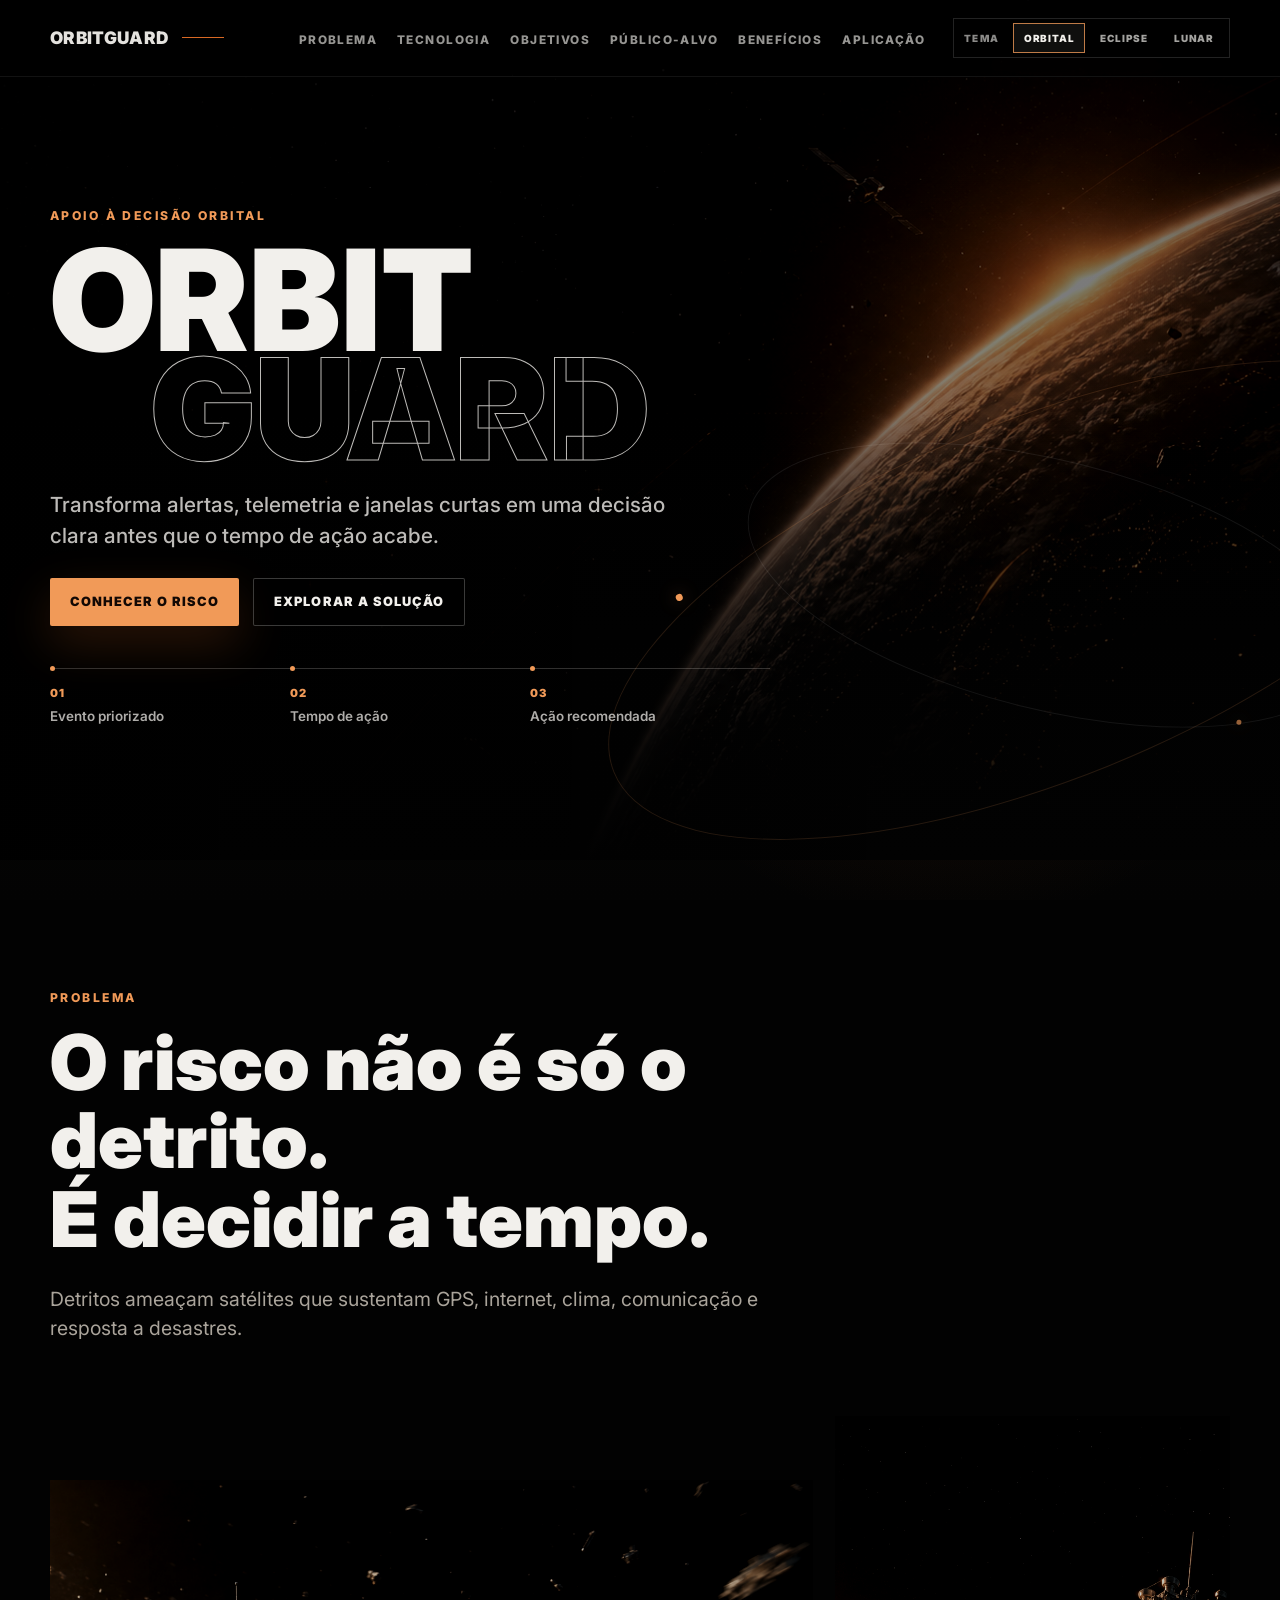
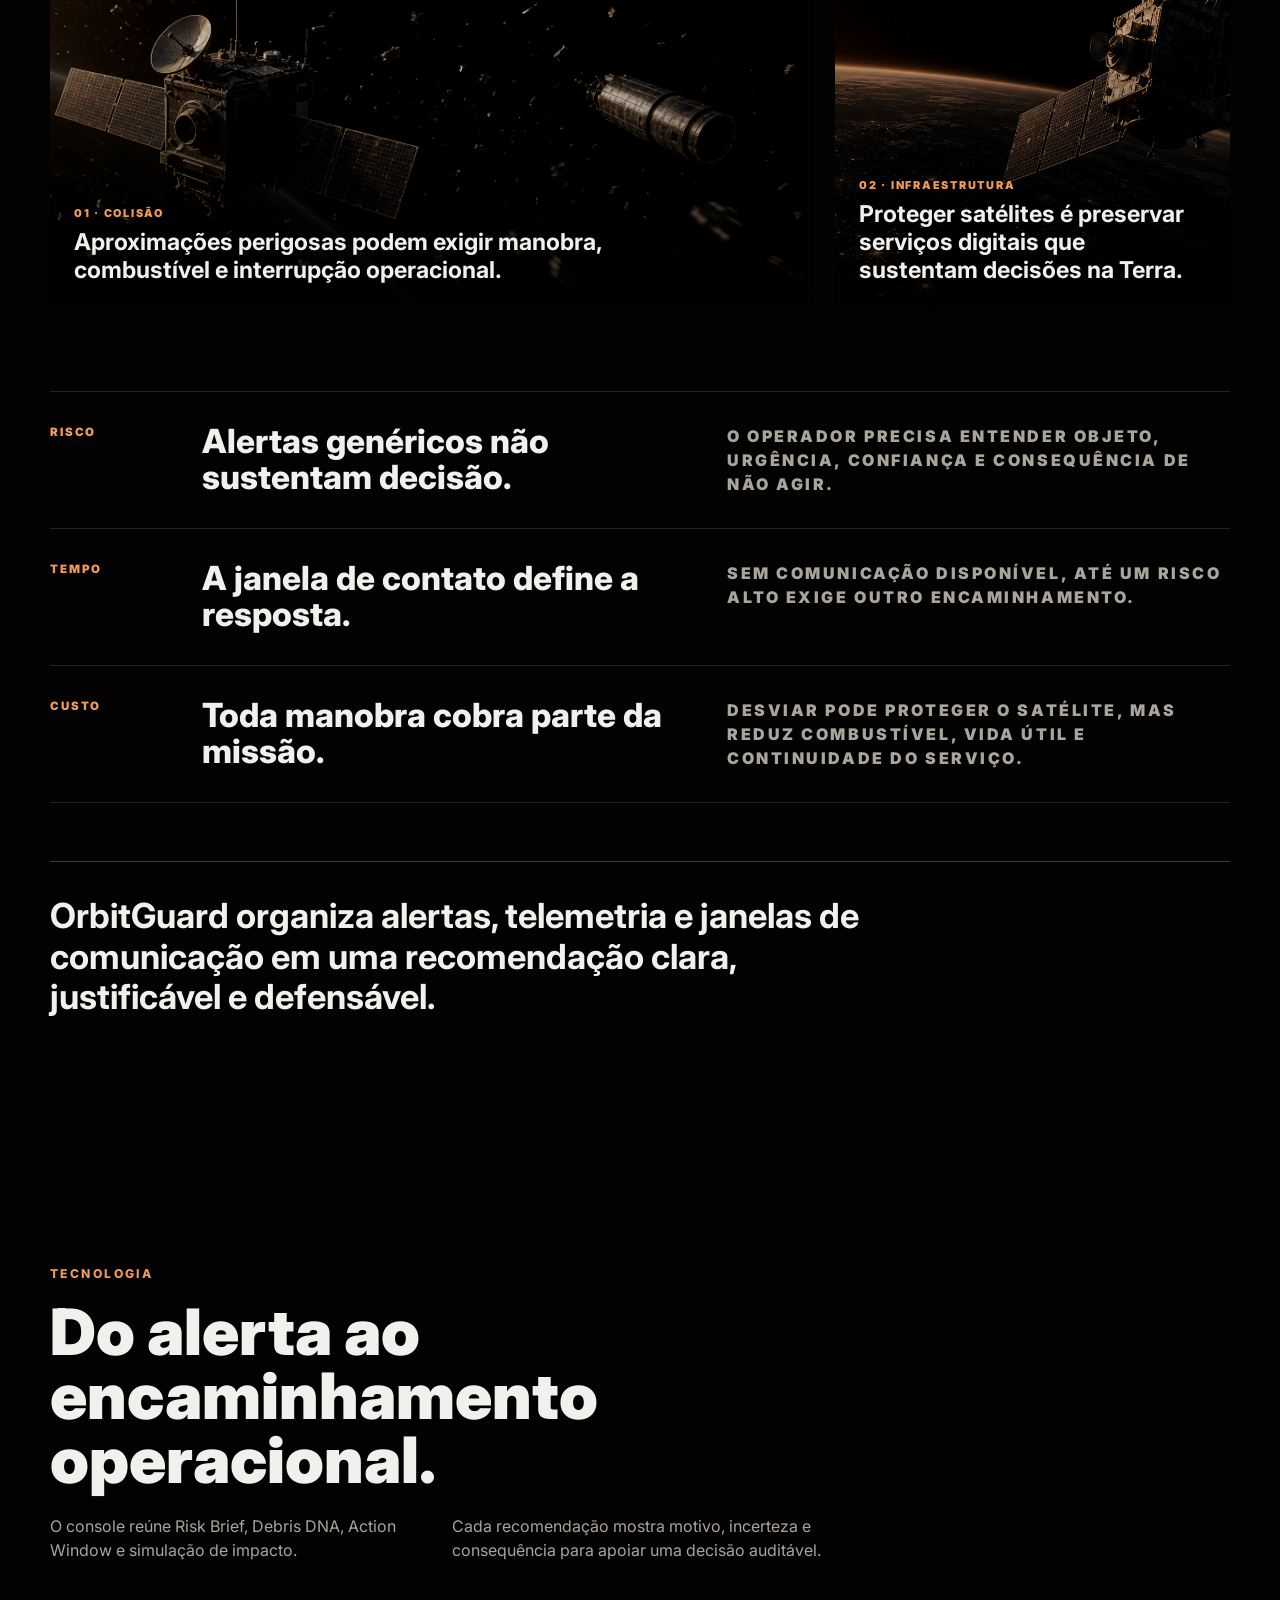
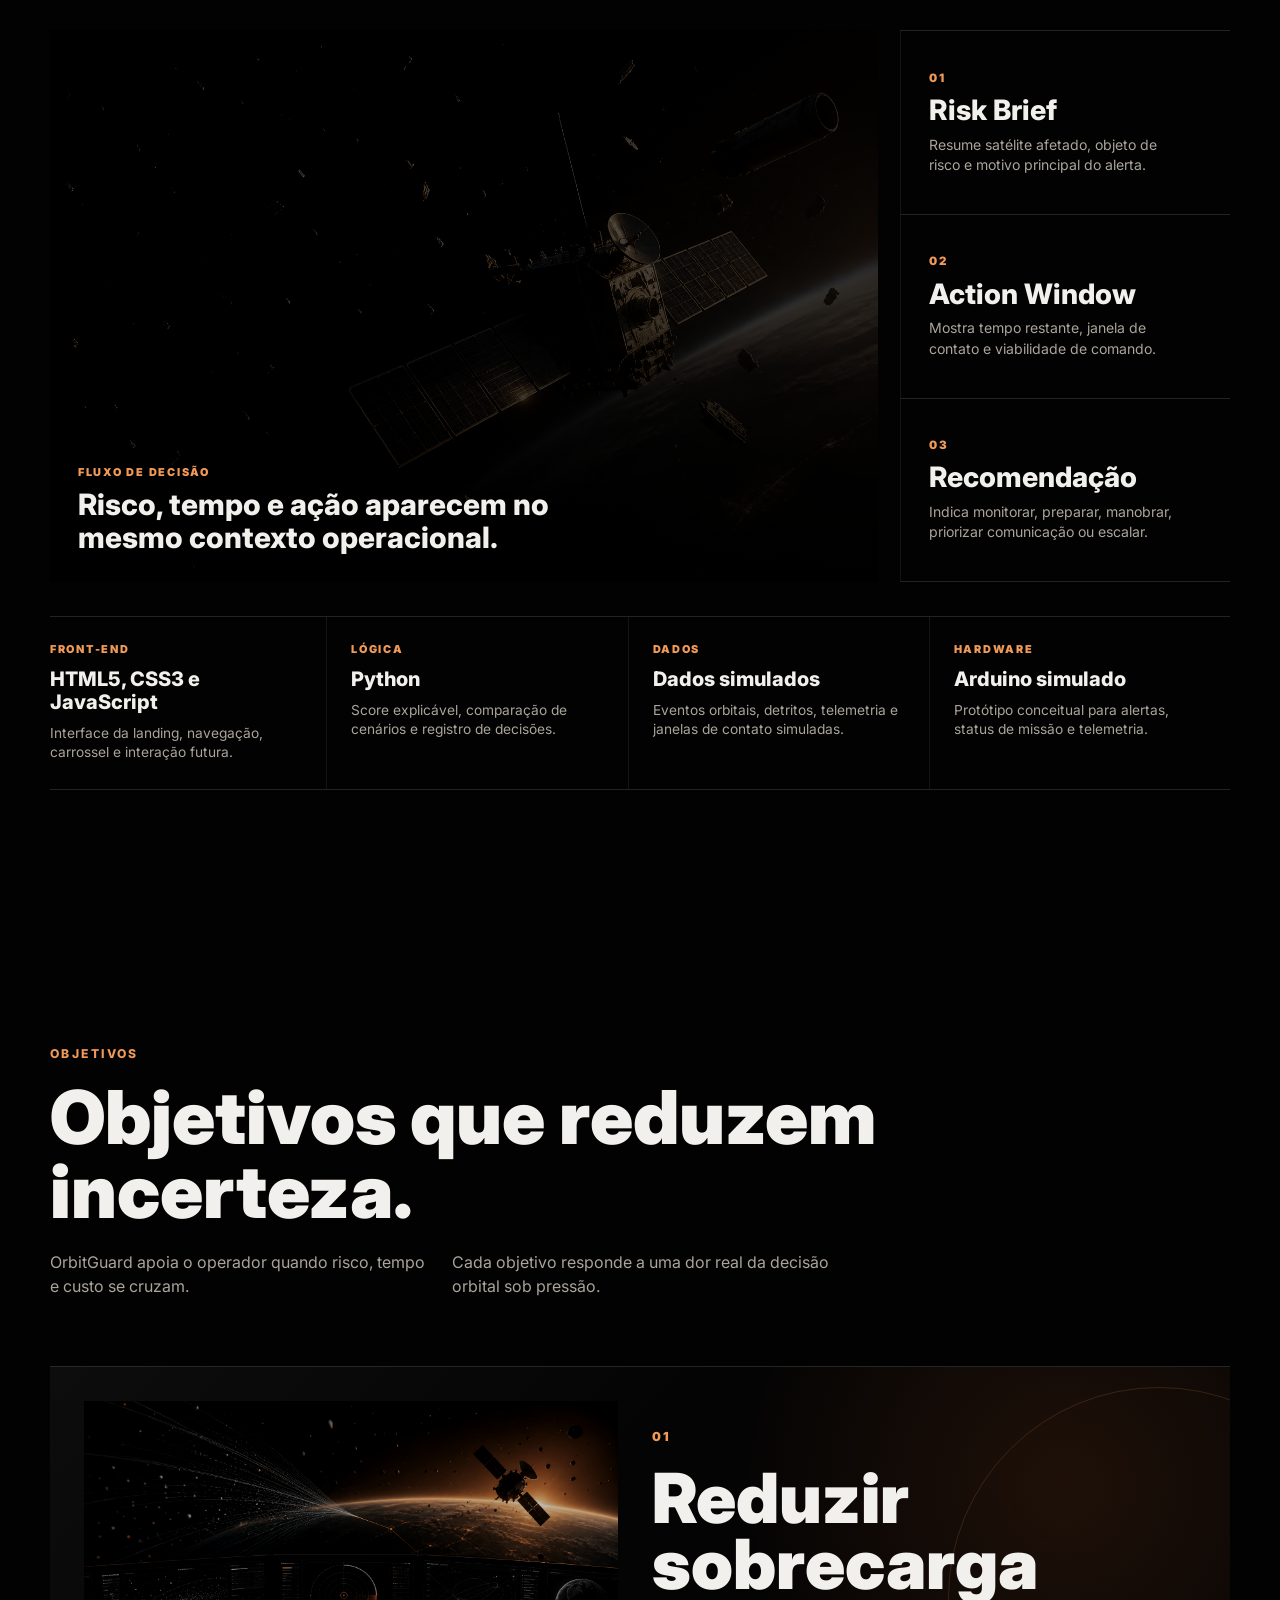
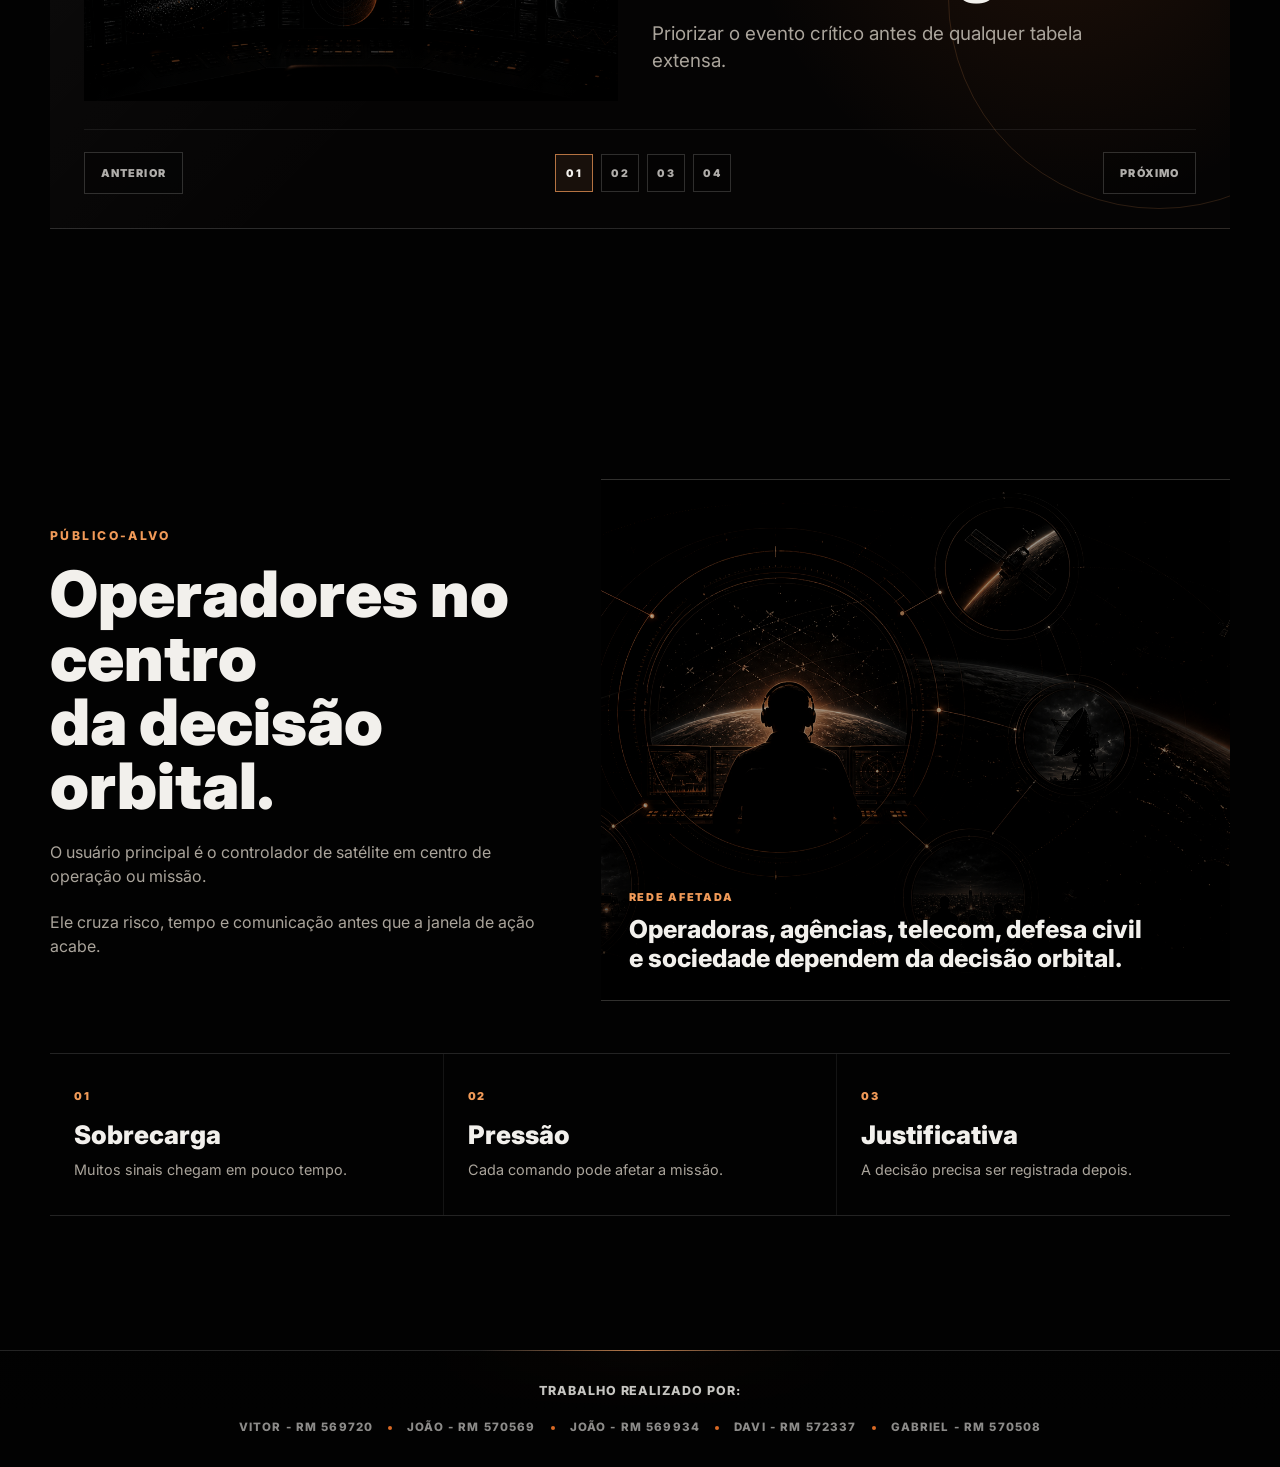
==== commit 155303d2: "implementação da troca de temas e ajustando o mobile" ====
--- a/index.html
+++ b/index.html
@@ -18,12 +18,21 @@
         <span class="linha-marca" aria-hidden="true"></span>
       </a>
 
-      <input class="controle-menu" type="checkbox" id="abrir-menu">
-      <label class="botao-menu" for="abrir-menu">
+      <input class="controle-menu" id="menuCelular" type="checkbox">
+      <label class="botao-menu" for="menuCelular">
         <span></span>
         <span></span>
         <span></span>
       </label>
+
+      <div class="troca-tema">
+        <span>Tema</span>
+        <div class="opcoes-tema">
+          <button class="botao-tema ativo" id="btnOrbital" type="button">Orbital</button>
+          <button class="botao-tema" id="btnEclipse" type="button">Eclipse</button>
+          <button class="botao-tema" id="btnLunar" type="button">Lunar</button>
+        </div>
+      </div>
 
       <ul class="links-menu">
         <li><a href="#problema">Problema</a></li>
@@ -313,157 +322,8 @@
         </div>
       </div>
     </section>
-    <section class="beneficios" id="beneficios" aria-labelledby="titulo-beneficios">
-      <div class="beneficios-topo">
-        <div class="beneficios-titulo">
-          <span class="etiqueta-secao">Benefícios</span>
-          <h2 id="titulo-beneficios">
-            <span>Clareza antes</span>
-            <span>do comando.</span>
-          </h2>
-        </div>
-
-        <div class="beneficios-resumo">
-          <p>OrbitGuard reduz ruído e coloca risco, tempo e consequência na mesma leitura.</p>
-          <p>A decisão continua humana, mas ganha base explicável, registro e contexto operacional.</p>
-        </div>
-      </div>
-
-      <div class="grade-beneficios">
-        <div class="beneficio-destaque">
-          <span>Valor central</span>
-          <strong>Decidir com menos incerteza, sem transformar o console em painel genérico.</strong>
-        </div>
-
-        <div class="lista-beneficios">
-          <div class="item-beneficio">
-            <span class="marcador-beneficio">01</span>
-            <div>
-              <strong>Resposta rápida</strong>
-              <small>Prioriza eventos que exigem ação antes da janela acabar.</small>
-            </div>
-          </div>
-
-          <div class="item-beneficio">
-            <span class="marcador-beneficio">02</span>
-            <div>
-              <strong>Risco explicável</strong>
-              <small>Mostra motivo, confiança e consequência da recomendação.</small>
-            </div>
-          </div>
-
-          <div class="item-beneficio">
-            <span class="marcador-beneficio">03</span>
-            <div>
-              <strong>Menos desperdício</strong>
-              <small>Compara manobra, monitoramento e escalonamento antes da ação.</small>
-            </div>
-          </div>
-
-          <div class="item-beneficio">
-            <span class="marcador-beneficio">04</span>
-            <div>
-              <strong>Infraestrutura protegida</strong>
-              <small>Ajuda a preservar satélites que sustentam serviços essenciais.</small>
-            </div>
-          </div>
-
-          <div class="item-beneficio">
-            <span class="marcador-beneficio">05</span>
-            <div>
-              <strong>Registro auditável</strong>
-              <small>Guarda decisão, justificativa e contexto do evento crítico.</small>
-            </div>
-          </div>
-        </div>
-      </div>
-    </section>
-    <section class="aplicacao" id="aplicacao" aria-labelledby="titulo-aplicacao">
-      <div class="cabeca-aplicacao">
-        <span class="etiqueta-secao">Aplicação</span>
-        <h2 id="titulo-aplicacao">
-          <span>A decisão segue</span>
-          <span>uma rota operacional.</span>
-        </h2>
-
-        <p>O operador acompanha um evento simulado e cruza risco, contato e impacto.</p>
-        <p>Ao final, a ação escolhida fica registrada com justificativa curta.</p>
-      </div>
-
-      <div class="console-operacional">
-        <div class="barra-evento">
-          <div>
-            <span>Evento</span>
-            <strong>OG-042</strong>
-          </div>
-
-          <div>
-            <span>Tempo restante</span>
-            <strong>14 min</strong>
-          </div>
-
-          <div>
-            <span>Contato</span>
-            <strong>90 s</strong>
-          </div>
-
-          <div>
-            <span>Status</span>
-            <strong>Preparar manobra</strong>
-          </div>
-        </div>
-
-        <div class="rota-operacional">
-          <div class="etapa-rota">
-            <span class="numero-rota">01</span>
-            <strong>Alerta</strong>
-            <small>Evento prioritário entra no console.</small>
-          </div>
-
-          <div class="etapa-rota">
-            <span class="numero-rota">02</span>
-            <strong>Risk Brief</strong>
-            <small>Resume satélite, objeto e motivo.</small>
-          </div>
-
-          <div class="etapa-rota">
-            <span class="numero-rota">03</span>
-            <strong>Debris DNA</strong>
-            <small>Explica tipo, massa e origem.</small>
-          </div>
-
-          <div class="etapa-rota">
-            <span class="numero-rota">04</span>
-            <strong>Action Window</strong>
-            <small>Confere link e tempo de comando.</small>
-          </div>
-
-          <div class="etapa-rota">
-            <span class="numero-rota">05</span>
-            <strong>Impacto</strong>
-            <small>Compara monitorar, manobrar ou escalar.</small>
-          </div>
-
-          <div class="etapa-rota">
-            <span class="numero-rota">06</span>
-            <strong>Recomendação</strong>
-            <small>Mostra ação, motivo e confiança.</small>
-          </div>
-
-          <div class="etapa-rota">
-            <span class="numero-rota">07</span>
-            <strong>Registro</strong>
-            <small>Guarda decisão e contexto final.</small>
-          </div>
-        </div>
-
-        <div class="saida-console">
-          <span>Saída do console</span>
-          <strong>Preparar manobra e priorizar comunicação.</strong>
-          <small>Recomendação gerada porque o risco é alto e a janela de contato é curta.</small>
-        </div>
-      </div>
-    </section>
+    <section class="ancora-vazia" id="beneficios"></section>
+    <section class="ancora-vazia" id="aplicacao"></section>
   </main>
 
   <footer class="rodape">
@@ -479,5 +339,6 @@
     </div>
   </footer>
   <script src="js/carrossel.js"></script>
+  <script src="js/tema.js"></script>
 </body>
 </html>
--- a/css/styles.css
+++ b/css/styles.css
@@ -10,8 +10,61 @@
   --linha-suave: rgba(242, 240, 236, 0.08);
   --laranja: #d96924;
   --laranja-claro: #f19a58;
+  --fundo-profundo: #000000;
+  --fundo-nebulosa: #090806;
+  --fundo-final: #030303;
+  --brilho-tema: rgba(217, 105, 36, 0.12);
+  --cabecalho-cheio: rgba(0, 0, 0, 0.84);
+  --cabecalho-vazio: rgba(0, 0, 0, 0.18);
+  --borda-tema-ativa: rgba(241, 154, 88, 0.78);
+  --carrossel-fundo: rgba(8, 7, 6, 0.68);
+  --carrossel-brilho: rgba(217, 105, 36, 0.12);
+  --carrossel-orbita: rgba(241, 154, 88, 0.16);
+  --carrossel-borda-ativa: rgba(241, 154, 88, 0.72);
+  --carrossel-botao-ativo: rgba(241, 154, 88, 0.08);
   --largura-maxima: 1180px;
   --altura-cabecalho: 76px;
+}
+body.tema-eclipse {
+  --preto: #050202;
+  --preto-suave: #100606;
+  --grafite: #180b0b;
+  --grafite-claro: #241010;
+  --laranja: #a83228;
+  --laranja-claro: #d45143;
+  --fundo-profundo: #050202;
+  --fundo-nebulosa: #170707;
+  --fundo-final: #070303;
+  --brilho-tema: rgba(168, 50, 40, 0.17);
+  --cabecalho-cheio: rgba(10, 2, 2, 0.9);
+  --cabecalho-vazio: rgba(10, 2, 2, 0.28);
+  --borda-tema-ativa: rgba(212, 81, 67, 0.78);
+  --carrossel-fundo: rgba(14, 5, 5, 0.74);
+  --carrossel-brilho: rgba(168, 50, 40, 0.16);
+  --carrossel-orbita: rgba(212, 81, 67, 0.2);
+  --carrossel-borda-ativa: rgba(212, 81, 67, 0.76);
+  --carrossel-botao-ativo: rgba(212, 81, 67, 0.1);
+}
+
+body.tema-lunar {
+  --preto: #030507;
+  --preto-suave: #080c10;
+  --grafite: #101419;
+  --grafite-claro: #171f27;
+  --laranja: #73869a;
+  --laranja-claro: #9aa8b8;
+  --fundo-profundo: #020406;
+  --fundo-nebulosa: #0b1117;
+  --fundo-final: #030507;
+  --brilho-tema: rgba(154, 168, 184, 0.14);
+  --cabecalho-cheio: rgba(2, 4, 6, 0.9);
+  --cabecalho-vazio: rgba(2, 4, 6, 0.28);
+  --borda-tema-ativa: rgba(154, 168, 184, 0.78);
+  --carrossel-fundo: rgba(7, 10, 14, 0.76);
+  --carrossel-brilho: rgba(154, 168, 184, 0.13);
+  --carrossel-orbita: rgba(154, 168, 184, 0.2);
+  --carrossel-borda-ativa: rgba(154, 168, 184, 0.76);
+  --carrossel-botao-ativo: rgba(154, 168, 184, 0.1);
 }
 
 * {
@@ -168,6 +221,7 @@
   color: var(--prata);
   font-family: "Inter", Arial, sans-serif;
   line-height: 1.5;
+  transition: background-color 220ms ease;
 }
 
 body::before {
@@ -180,8 +234,10 @@
     radial-gradient(circle at 18% 28%, rgba(255, 255, 255, 0.06), transparent 1px),
     radial-gradient(circle at 68% 18%, rgba(255, 255, 255, 0.04), transparent 1px),
     radial-gradient(circle at 42% 74%, rgba(255, 255, 255, 0.05), transparent 1px),
-    linear-gradient(180deg, #000 0%, #090806 55%, #030303 100%);
-  background-size: 260px 260px, 340px 340px, 420px 420px, auto;
+    radial-gradient(circle at 74% 62%, var(--brilho-tema), transparent 34%),
+    linear-gradient(180deg, var(--fundo-profundo) 0%, var(--fundo-nebulosa) 55%, var(--fundo-final) 100%);
+  background-size: 260px 260px, 340px 340px, 420px 420px, auto, auto;
+  transition: background 220ms ease;
 }
 
 img,
@@ -203,7 +259,7 @@
   left: 0;
   z-index: 20;
   border-bottom: 1px solid rgba(255, 255, 255, 0.07);
-  background: linear-gradient(180deg, rgba(0, 0, 0, 0.84), rgba(0, 0, 0, 0.18));
+  background: linear-gradient(180deg, var(--cabecalho-cheio), var(--cabecalho-vazio));
   backdrop-filter: blur(12px);
 }
 
@@ -239,12 +295,74 @@
   animation: sinalMarca 3.8s ease-in-out infinite;
 }
 
+.controle-menu {
+  position: absolute;
+  opacity: 0;
+  pointer-events: none;
+}
+
+.botao-menu {
+  display: none;
+}
+
 .links-menu {
+  order: 2;
+  flex: 1 1 auto;
   list-style: none;
   display: flex;
   align-items: center;
   justify-content: flex-end;
-  gap: 24px;
+  gap: 20px;
+}
+
+.troca-tema {
+  order: 3;
+  flex: 0 0 auto;
+  display: inline-flex;
+  align-items: center;
+  gap: 8px;
+  padding: 4px;
+  border: 1px solid rgba(242, 240, 236, 0.14);
+  background: rgba(0, 0, 0, 0.28);
+}
+
+.troca-tema > span {
+  padding: 0 6px;
+  color: rgba(242, 240, 236, 0.58);
+  font-size: 0.62rem;
+  font-weight: 900;
+  letter-spacing: 0.12em;
+  text-transform: uppercase;
+}
+
+.opcoes-tema {
+  display: inline-flex;
+  align-items: center;
+  gap: 4px;
+}
+
+.botao-tema {
+  min-height: 30px;
+  padding: 0 10px;
+  border: 1px solid transparent;
+  color: rgba(242, 240, 236, 0.68);
+  background: transparent;
+  font-family: inherit;
+  font-size: 0.62rem;
+  font-weight: 900;
+  letter-spacing: 0.08em;
+  text-transform: uppercase;
+  cursor: pointer;
+  transition: color 180ms ease, border-color 180ms ease, background-color 180ms ease;
+}
+
+.botao-tema:hover,
+.botao-tema:focus-visible,
+.botao-tema.ativo {
+  border-color: var(--borda-tema-ativa);
+  color: var(--prata);
+  background: rgba(242, 240, 236, 0.06);
+  outline: none;
 }
 
 .links-menu a {
@@ -282,18 +400,6 @@
   transform-origin: left center;
 }
 
-.controle-menu {
-  position: absolute;
-  width: 1px;
-  height: 1px;
-  opacity: 0;
-  pointer-events: none;
-}
-
-.botao-menu {
-  display: none;
-}
-
 .inicio {
   position: relative;
   min-height: calc(100vh - 40px);
@@ -322,7 +428,7 @@
   z-index: -3;
   background:
     linear-gradient(90deg, rgba(0, 0, 0, 0.9) 0%, rgba(0, 0, 0, 0.53) 42%, rgba(0, 0, 0, 0.18) 74%),
-    linear-gradient(180deg, rgba(0, 0, 0, 0.28) 0%, rgba(0, 0, 0, 0.04) 48%, #020202 100%);
+    linear-gradient(180deg, rgba(0, 0, 0, 0.28) 0%, rgba(0, 0, 0, 0.04) 48%, var(--preto) 100%);
 }
 
 .orbita-inicio {
@@ -909,8 +1015,9 @@
   border-bottom: 1px solid var(--linha);
   background:
     linear-gradient(135deg, rgba(255, 255, 255, 0.035), transparent 42%),
-    radial-gradient(circle at 86% 26%, rgba(217, 105, 36, 0.12), transparent 30%),
-    rgba(8, 7, 6, 0.68);
+    radial-gradient(circle at 86% 26%, var(--carrossel-brilho), transparent 30%),
+    var(--carrossel-fundo);
+  transition: background 220ms ease, border-color 220ms ease;
 }
 
 .carrossel-objetivos::before {
@@ -920,10 +1027,11 @@
   right: -140px;
   width: 420px;
   height: 420px;
-  border: 1px solid rgba(241, 154, 88, 0.16);
+  border: 1px solid var(--carrossel-orbita);
   border-radius: 50%;
   transform: translateY(-50%);
   pointer-events: none;
+  transition: border-color 220ms ease;
 }
 
 .area-carrossel {
@@ -1053,347 +1161,18 @@
 .botao-carrossel:focus-visible,
 .indicador-carrossel:hover,
 .indicador-carrossel:focus-visible {
-  border-color: rgba(241, 154, 88, 0.72);
+  border-color: var(--carrossel-borda-ativa);
   color: var(--prata);
   outline: none;
+}
+
+.indicador-carrossel.ativo {
+  background: var(--carrossel-botao-ativo);
 }
 
 .botao-carrossel:hover,
 .botao-carrossel:focus-visible {
   transform: translateY(-2px);
-}
-
-.beneficios {
-  width: min(100% - 40px, var(--largura-maxima));
-  margin: 0 auto;
-  padding: 118px 0 132px;
-  scroll-margin-top: var(--altura-cabecalho);
-}
-
-.beneficios-topo {
-  display: flex;
-  align-items: flex-end;
-  justify-content: space-between;
-  gap: 56px;
-  padding-bottom: 44px;
-  border-bottom: 1px solid var(--linha);
-}
-
-.beneficios-titulo {
-  flex: 1 1 620px;
-}
-
-.beneficios-titulo h2 {
-  max-width: 760px;
-  margin-top: 16px;
-  color: var(--prata);
-  font-size: clamp(2.45rem, 5vw, 5.4rem);
-  font-weight: 900;
-  line-height: 1;
-}
-
-.beneficios-titulo h2 span {
-  display: block;
-}
-
-.beneficios-resumo {
-  flex: 0 1 430px;
-  display: flex;
-  flex-direction: column;
-  gap: 16px;
-}
-
-.beneficios-resumo p {
-  color: var(--texto-fraco);
-  font-size: 1rem;
-}
-
-.grade-beneficios {
-  margin-top: 46px;
-  display: flex;
-  align-items: stretch;
-  gap: 24px;
-}
-
-.beneficio-destaque {
-  position: relative;
-  flex: 0 0 34%;
-  min-height: 430px;
-  padding: 36px;
-  overflow: hidden;
-  border-top: 1px solid rgba(241, 154, 88, 0.42);
-  border-bottom: 1px solid var(--linha);
-  background:
-    linear-gradient(180deg, rgba(0, 0, 0, 0.72), rgba(0, 0, 0, 0.9)),
-    linear-gradient(90deg, rgba(0, 0, 0, 0.84), rgba(33, 17, 9, 0.62)),
-    radial-gradient(circle at 100% 0%, rgba(217, 105, 36, 0.22), transparent 38%),
-    url("../assets/debris-field.png") center / cover;
-}
-
-.beneficio-destaque::before {
-  content: "";
-  position: absolute;
-  right: -110px;
-  bottom: -110px;
-  width: 280px;
-  height: 280px;
-  border: 1px solid rgba(241, 154, 88, 0.18);
-  border-radius: 50%;
-}
-
-.beneficio-destaque span {
-  display: block;
-  color: var(--laranja-claro);
-  font-size: 0.68rem;
-  font-weight: 900;
-  letter-spacing: 0.16em;
-  text-transform: uppercase;
-}
-
-.beneficio-destaque strong {
-  position: relative;
-  z-index: 1;
-  display: block;
-  margin-top: 88px;
-  color: var(--prata);
-  font-size: clamp(1.8rem, 3.4vw, 3.3rem);
-  font-weight: 900;
-  line-height: 1;
-}
-
-.lista-beneficios {
-  flex: 1 1 auto;
-  display: flex;
-  flex-direction: column;
-  border-top: 1px solid var(--linha);
-}
-
-.item-beneficio {
-  flex: 1 1 auto;
-  display: flex;
-  align-items: center;
-  gap: 28px;
-  min-height: 86px;
-  padding: 22px 0;
-  border-bottom: 1px solid var(--linha);
-}
-
-.marcador-beneficio {
-  flex: 0 0 64px;
-  color: var(--laranja-claro);
-  font-size: 0.72rem;
-  font-weight: 900;
-  letter-spacing: 0.16em;
-}
-
-.item-beneficio strong {
-  display: block;
-  color: var(--prata);
-  font-size: clamp(1.18rem, 2vw, 1.65rem);
-  font-weight: 850;
-  line-height: 1.08;
-}
-
-.item-beneficio small {
-  display: block;
-  max-width: 540px;
-  margin-top: 8px;
-  color: var(--texto-fraco);
-  font-size: 0.92rem;
-  line-height: 1.45;
-}
-
-.aplicacao {
-  width: min(100% - 40px, var(--largura-maxima));
-  margin: 0 auto;
-  padding: 118px 0 132px;
-  scroll-margin-top: var(--altura-cabecalho);
-}
-
-.cabeca-aplicacao {
-  max-width: 960px;
-}
-
-.cabeca-aplicacao h2 {
-  max-width: 860px;
-  margin-top: 16px;
-  color: var(--prata);
-  font-size: clamp(2.45rem, 5.4vw, 5.8rem);
-  font-weight: 900;
-  line-height: 1;
-}
-
-.cabeca-aplicacao h2 span {
-  display: block;
-}
-
-.cabeca-aplicacao p {
-  max-width: 620px;
-  margin-top: 22px;
-  color: var(--texto-fraco);
-  font-size: 1rem;
-}
-
-.console-operacional {
-  position: relative;
-  margin-top: 62px;
-  overflow: hidden;
-  border-top: 1px solid rgba(241, 154, 88, 0.42);
-  border-bottom: 1px solid var(--linha);
-  background:
-    linear-gradient(180deg, rgba(0, 0, 0, 0.7), rgba(0, 0, 0, 0.94)),
-    linear-gradient(90deg, rgba(0, 0, 0, 0.86), rgba(34, 18, 9, 0.5)),
-    url("../assets/orbital-infrastructure.png") center / cover;
-}
-
-.console-operacional::before {
-  content: "";
-  position: absolute;
-  top: 84px;
-  right: -180px;
-  width: 520px;
-  height: 520px;
-  border: 1px solid rgba(241, 154, 88, 0.14);
-  border-radius: 50%;
-  pointer-events: none;
-}
-
-.barra-evento {
-  position: relative;
-  z-index: 1;
-  display: flex;
-  align-items: stretch;
-  justify-content: space-between;
-  gap: 18px;
-  padding: 24px 28px;
-  border-bottom: 1px solid rgba(242, 240, 236, 0.14);
-  background: rgba(0, 0, 0, 0.5);
-}
-
-.barra-evento > div {
-  flex: 1 1 0;
-  min-width: 0;
-}
-
-.barra-evento > div + div {
-  padding-left: 18px;
-  border-left: 1px solid rgba(242, 240, 236, 0.12);
-}
-
-.barra-evento span,
-.saida-console span {
-  display: block;
-  color: var(--laranja-claro);
-  font-size: 0.68rem;
-  font-weight: 900;
-  letter-spacing: 0.16em;
-  text-transform: uppercase;
-}
-
-.barra-evento strong {
-  display: block;
-  margin-top: 8px;
-  color: var(--prata);
-  font-size: clamp(1rem, 1.5vw, 1.22rem);
-  font-weight: 850;
-  line-height: 1.08;
-}
-
-.rota-operacional {
-  position: relative;
-  z-index: 1;
-  display: flex;
-  flex-wrap: wrap;
-  align-items: flex-start;
-  gap: 34px 0;
-  padding: 52px 28px 38px;
-}
-
-.etapa-rota {
-  position: relative;
-  flex: 0 0 33.333%;
-  min-width: 0;
-  display: flex;
-  flex-direction: column;
-  gap: 10px;
-  padding-right: 34px;
-}
-
-.etapa-rota::before {
-  content: "";
-  position: absolute;
-  top: 11px;
-  right: 12px;
-  left: 24px;
-  height: 1px;
-  background: rgba(242, 240, 236, 0.14);
-}
-
-.etapa-rota:last-child::before {
-  display: none;
-}
-
-.etapa-rota:nth-child(3n)::before {
-  display: none;
-}
-
-.numero-rota {
-  position: relative;
-  z-index: 1;
-  width: 24px;
-  height: 24px;
-  display: inline-flex;
-  align-items: center;
-  justify-content: center;
-  border: 1px solid rgba(241, 154, 88, 0.72);
-  color: var(--laranja-claro);
-  background: rgba(0, 0, 0, 0.68);
-  font-size: 0.58rem;
-  font-weight: 900;
-  letter-spacing: 0.02em;
-}
-
-.etapa-rota strong {
-  display: block;
-  color: var(--prata);
-  font-size: clamp(1rem, 1.5vw, 1.28rem);
-  font-weight: 850;
-  line-height: 1.08;
-}
-
-.etapa-rota small,
-.saida-console small {
-  display: block;
-  color: var(--texto-fraco);
-  font-size: 0.86rem;
-  line-height: 1.45;
-}
-
-.saida-console {
-  position: relative;
-  z-index: 1;
-  display: flex;
-  align-items: center;
-  gap: 28px;
-  padding: 28px;
-  border-top: 1px solid rgba(242, 240, 236, 0.14);
-  background: rgba(0, 0, 0, 0.58);
-}
-
-.saida-console span {
-  flex: 0 0 160px;
-}
-
-.saida-console strong {
-  flex: 1 1 360px;
-  color: var(--prata);
-  font-size: clamp(1.35rem, 2.4vw, 2.2rem);
-  font-weight: 900;
-  line-height: 1;
-}
-
-.saida-console small {
-  flex: 0 1 300px;
 }
 
 .ancora-vazia {
@@ -1405,8 +1184,8 @@
   position: relative;
   border-top: 1px solid var(--linha);
   background:
-    linear-gradient(180deg, rgba(2, 2, 2, 0.82), #020202 54%),
-    radial-gradient(circle at 50% 0%, rgba(217, 105, 36, 0.12), transparent 34%);
+    linear-gradient(180deg, rgba(2, 2, 2, 0.82), var(--preto) 54%),
+    radial-gradient(circle at 50% 0%, var(--brilho-tema), transparent 34%);
 }
 
 .rodape::before {
@@ -1518,25 +1297,116 @@
 
 @media (max-width: 900px) {
   .cabecalho {
-    position: absolute;
+    position: fixed;
+    background: linear-gradient(180deg, var(--cabecalho-cheio), rgba(0, 0, 0, 0.72));
   }
 
   .menu {
-    min-height: auto;
-    padding: 22px 0;
+    min-height: 68px;
+    padding: 14px 0;
+    flex-direction: row;
+    flex-wrap: wrap;
+    align-items: center;
+    gap: 0;
+  }
+
+  .marca {
+    flex: 1 1 auto;
+  }
+
+  .botao-menu {
+    order: 2;
+    width: 42px;
+    height: 42px;
+    display: inline-flex;
     flex-direction: column;
-    align-items: flex-start;
+    align-items: center;
+    justify-content: center;
+    gap: 6px;
+    border: 1px solid var(--linha);
+    background: rgba(0, 0, 0, 0.28);
+    cursor: pointer;
+  }
+
+  .botao-menu span {
+    width: 18px;
+    height: 2px;
+    background: var(--prata);
+    transition: transform 180ms ease, opacity 180ms ease;
+  }
+
+  .controle-menu:checked + .botao-menu span:nth-child(1) {
+    transform: translateY(8px) rotate(45deg);
+  }
+
+  .controle-menu:checked + .botao-menu span:nth-child(2) {
+    opacity: 0;
+  }
+
+  .controle-menu:checked + .botao-menu span:nth-child(3) {
+    transform: translateY(-8px) rotate(-45deg);
   }
 
   .links-menu {
-    flex-wrap: wrap;
+    order: 3;
+    flex: 1 0 100%;
+    display: none;
+    flex-direction: column;
+    align-items: stretch;
     justify-content: flex-start;
-    gap: 12px 18px;
+    gap: 0;
+    margin-top: 12px;
+    padding: 10px 0 2px;
+    border-top: 1px solid var(--linha-suave);
+  }
+
+  .troca-tema {
+    order: 2;
+    flex: 1 0 100%;
+    display: none;
+    width: 100%;
+    margin-top: 14px;
+    align-items: stretch;
+    flex-direction: column;
+    justify-content: flex-start;
+    gap: 8px;
+    padding: 10px;
+  }
+
+  .controle-menu:checked ~ .troca-tema,
+  .controle-menu:checked ~ .links-menu {
+    display: flex;
+  }
+
+  .links-menu li + li {
+    border-top: 1px solid var(--linha-suave);
+  }
+
+  .links-menu a {
+    display: block;
+    padding: 12px 0;
+    font-size: 0.72rem;
+  }
+
+  .links-menu a::after {
+    bottom: 6px;
+    transform-origin: left center;
+  }
+
+  .opcoes-tema {
+    width: 100%;
+    flex: 1 1 auto;
+  }
+
+  .botao-tema {
+    flex: 1 1 0;
+    min-height: 38px;
   }
 
   .inicio {
     align-items: flex-end;
-    padding-top: 172px;
+    min-height: 100vh;
+    padding-top: calc(var(--altura-cabecalho) + 28px);
   }
 
   .orbita-um {
@@ -1554,17 +1424,14 @@
   .tecnologia-topo,
   .painel-tecnologia,
   .objetivos-topo,
-  .publico-layout,
-  .beneficios-topo,
-  .grade-beneficios {
+  .publico-layout {
     flex-direction: column;
     align-items: flex-start;
   }
 
   .tecnologia-texto,
   .passos-tecnologia,
-  .objetivos-texto,
-  .beneficios-resumo {
+  .objetivos-texto {
     flex-basis: auto;
   }
 
@@ -1651,38 +1518,6 @@
 
   .dores-operador > div {
     flex-basis: 33.333%;
-  }
-
-  .beneficio-destaque,
-  .lista-beneficios {
-    width: 100%;
-  }
-
-  .beneficio-destaque {
-    min-height: 300px;
-  }
-
-  .barra-evento {
-    flex-wrap: wrap;
-  }
-
-  .barra-evento > div {
-    flex-basis: calc(50% - 12px);
-  }
-
-  .rota-operacional {
-    gap: 28px 0;
-  }
-
-  .saida-console {
-    align-items: flex-start;
-    flex-direction: column;
-  }
-
-  .saida-console span,
-  .saida-console strong,
-  .saida-console small {
-    flex-basis: auto;
   }
 }
 
@@ -1692,8 +1527,6 @@
   .tecnologia,
   .objetivos,
   .publico-alvo,
-  .beneficios,
-  .aplicacao,
   .rodape-conteudo {
     width: min(100% - 28px, var(--largura-maxima));
   }
@@ -1706,9 +1539,22 @@
     font-size: 0.66rem;
   }
 
+  .troca-tema {
+    align-items: stretch;
+    flex-direction: column;
+    gap: 6px;
+  }
+
+  .troca-tema > span {
+    padding: 0;
+  }
+
+  .opcoes-tema {
+    width: 100%;
+  }
+
   .tecnologia-texto,
-  .objetivos-texto,
-  .beneficios-resumo {
+  .objetivos-texto {
     flex-direction: column;
     gap: 12px;
   }
@@ -1766,14 +1612,6 @@
   }
 
   .publico-alvo {
-    padding: 76px 0 88px;
-  }
-
-  .beneficios {
-    padding: 76px 0 88px;
-  }
-
-  .aplicacao {
     padding: 76px 0 88px;
   }
 
@@ -1870,95 +1708,6 @@
     border-top: 1px solid var(--linha-suave);
   }
 
-  .beneficios-topo {
-    gap: 20px;
-    padding-bottom: 32px;
-  }
-
-  .grade-beneficios {
-    margin-top: 34px;
-    gap: 18px;
-  }
-
-  .beneficio-destaque {
-    min-height: auto;
-    padding: 28px 22px;
-  }
-
-  .beneficio-destaque strong {
-    margin-top: 54px;
-  }
-
-  .item-beneficio {
-    align-items: flex-start;
-    flex-direction: column;
-    gap: 10px;
-    padding: 20px 0;
-  }
-
-  .marcador-beneficio {
-    flex-basis: auto;
-  }
-
-  .console-operacional {
-    margin-top: 36px;
-  }
-
-  .barra-evento {
-    align-items: flex-start;
-    flex-direction: column;
-    padding: 22px 20px;
-  }
-
-  .barra-evento > div,
-  .barra-evento > div + div {
-    width: 100%;
-    flex-basis: auto;
-    padding: 0 0 16px;
-    border-left: 0;
-    border-bottom: 1px solid rgba(242, 240, 236, 0.12);
-  }
-
-  .barra-evento > div:last-child {
-    padding-bottom: 0;
-    border-bottom: 0;
-  }
-
-  .rota-operacional {
-    flex-direction: column;
-    padding: 30px 20px 4px;
-  }
-
-  .etapa-rota {
-    flex-basis: auto;
-    padding: 0 0 26px 30px;
-  }
-
-  .etapa-rota::before {
-    display: block;
-    top: 14px;
-    right: auto;
-    bottom: -4px;
-    left: 10px;
-    width: 1px;
-    height: auto;
-  }
-
-  .etapa-rota:last-child::before {
-    display: none;
-  }
-
-  .numero-rota {
-    position: absolute;
-    top: 0;
-    left: 0;
-  }
-
-  .saida-console {
-    padding: 24px 20px;
-    gap: 14px;
-  }
-
   .imagens-problema {
     margin-top: 48px;
   }
@@ -1998,527 +1747,6 @@
 
   .equipe-rodape span + span::before {
     display: none;
-  }
-}
-
-:where(
-  .topo-secao h2,
-  .tecnologia-topo h2,
-  .objetivos-topo h2,
-  .publico-intro h2,
-  .beneficios-titulo h2,
-  .cabeca-aplicacao h2,
-  .item-carrossel strong,
-  .beneficio-destaque strong,
-  .saida-console strong
-) {
-  overflow-wrap: anywhere;
-}
-
-@media (max-width: 1100px) {
-  .menu {
-    width: min(100% - 32px, var(--largura-maxima));
-    gap: 18px;
-  }
-
-  .links-menu {
-    gap: 16px;
-  }
-
-  .links-menu a {
-    font-size: 0.68rem;
-  }
-
-  .problema,
-  .tecnologia,
-  .objetivos,
-  .publico-alvo,
-  .beneficios,
-  .aplicacao {
-    padding-top: 96px;
-    padding-bottom: 108px;
-  }
-
-  .topo-secao h2,
-  .tecnologia-topo h2,
-  .objetivos-topo h2,
-  .publico-intro h2,
-  .beneficios-titulo h2,
-  .cabeca-aplicacao h2 {
-    font-size: clamp(2.35rem, 6vw, 4.8rem);
-  }
-
-  .item-carrossel strong {
-    font-size: clamp(2.1rem, 5.8vw, 4.2rem);
-  }
-}
-
-@media (max-width: 900px) {
-  .cabecalho {
-    position: sticky;
-    background: rgba(0, 0, 0, 0.92);
-    backdrop-filter: blur(14px);
-  }
-
-  .menu {
-    width: min(100% - 28px, var(--largura-maxima));
-    padding: 16px 0 12px;
-    gap: 12px;
-    align-items: stretch;
-  }
-
-  .marca {
-    justify-content: space-between;
-  }
-
-  .links-menu {
-    width: 100%;
-    flex-wrap: nowrap;
-    justify-content: flex-start;
-    gap: 18px;
-    overflow-x: auto;
-    padding: 4px 0 8px;
-    scrollbar-width: none;
-  }
-
-  .links-menu::-webkit-scrollbar {
-    display: none;
-  }
-
-  .links-menu li {
-    flex: 0 0 auto;
-  }
-
-  .links-menu a {
-    white-space: nowrap;
-  }
-
-  .inicio {
-    min-height: auto;
-    padding: 58px 16px 72px;
-  }
-
-  .conteudo-inicio {
-    width: 100%;
-  }
-
-  .subtitulo-inicio {
-    max-width: 560px;
-  }
-
-  .fluxo-decisao {
-    max-width: 100%;
-  }
-
-  .tecnologia-texto,
-  .objetivos-texto,
-  .beneficios-resumo {
-    width: 100%;
-    max-width: 100%;
-  }
-
-  .publico-intro,
-  .imagem-publico,
-  .beneficios-titulo,
-  .beneficio-destaque {
-    width: 100%;
-    flex-basis: auto;
-  }
-
-  .painel-tecnologia,
-  .grade-beneficios,
-  .publico-layout {
-    width: 100%;
-  }
-
-  .carrossel-objetivos {
-    padding: 28px;
-  }
-
-  .item-carrossel {
-    gap: 26px;
-  }
-
-  .texto-carrossel {
-    flex-basis: auto;
-    width: 100%;
-  }
-
-  .controles-carrossel {
-    flex-wrap: wrap;
-  }
-
-  .indicadores-carrossel {
-    order: -1;
-    width: 100%;
-  }
-
-  .barra-evento > div {
-    flex-basis: calc(50% - 10px);
-  }
-
-  .etapa-rota {
-    flex-basis: 50%;
-  }
-
-  .etapa-rota:nth-child(3n)::before {
-    display: block;
-  }
-
-  .etapa-rota:nth-child(2n)::before {
-    display: none;
-  }
-}
-
-@media (max-width: 720px) {
-  .problema,
-  .tecnologia,
-  .objetivos,
-  .publico-alvo,
-  .beneficios,
-  .aplicacao {
-    width: min(100% - 28px, var(--largura-maxima));
-    padding-top: 70px;
-    padding-bottom: 82px;
-  }
-
-  .nome-marca {
-    font-size: 0.96rem;
-  }
-
-  .linha-marca {
-    width: 32px;
-  }
-
-  h1 {
-    font-size: clamp(3.1rem, 18vw, 5rem);
-    line-height: 0.84;
-  }
-
-  h1 span:last-child {
-    margin-left: 0.16em;
-  }
-
-  .subtitulo-inicio {
-    font-size: 1rem;
-  }
-
-  .topo-secao h2,
-  .tecnologia-topo h2,
-  .objetivos-topo h2,
-  .publico-intro h2,
-  .beneficios-titulo h2,
-  .cabeca-aplicacao h2 {
-    font-size: clamp(2rem, 12vw, 3.35rem);
-    line-height: 1.03;
-  }
-
-  .topo-secao p,
-  .tecnologia-texto p,
-  .objetivos-texto p,
-  .publico-intro p,
-  .beneficios-resumo p,
-  .cabeca-aplicacao p {
-    font-size: 0.96rem;
-  }
-
-  .imagens-problema,
-  .painel-tecnologia {
-    gap: 16px;
-  }
-
-  .imagem-tecnologia,
-  .imagem-publico {
-    min-height: auto;
-  }
-
-  .imagem-publico img {
-    min-height: auto;
-    aspect-ratio: 16 / 10;
-  }
-
-  .lista-tecnologias > div {
-    flex-basis: 100%;
-    padding: 20px 0;
-  }
-
-  .lista-tecnologias > div + div,
-  .lista-tecnologias > div:nth-child(3) {
-    padding-left: 0;
-    border-left: 0;
-    border-top: 1px solid var(--linha-suave);
-  }
-
-  .carrossel-objetivos {
-    margin-top: 36px;
-    padding: 22px 16px;
-  }
-
-  .area-carrossel,
-  .item-carrossel {
-    min-height: auto;
-  }
-
-  .item-carrossel {
-    gap: 20px;
-  }
-
-  .imagem-carrossel {
-    min-height: auto;
-    aspect-ratio: 16 / 10;
-  }
-
-  .item-carrossel strong {
-    max-width: 100%;
-    margin-top: 12px;
-    font-size: clamp(1.8rem, 11vw, 3.15rem);
-    line-height: 1;
-  }
-
-  .item-carrossel small {
-    margin-top: 12px;
-    font-size: 0.94rem;
-  }
-
-  .controles-carrossel {
-    display: grid;
-    grid-template-columns: 1fr 1fr;
-    align-items: stretch;
-    gap: 12px;
-  }
-
-  .indicadores-carrossel {
-    grid-column: 1 / -1;
-  }
-
-  .botao-carrossel {
-    width: 100%;
-  }
-
-  .indicador-carrossel {
-    width: 34px;
-    height: 34px;
-  }
-
-  .beneficio-destaque strong {
-    font-size: clamp(1.7rem, 10vw, 2.7rem);
-  }
-
-  .barra-evento {
-    flex-direction: column;
-  }
-
-  .barra-evento > div,
-  .barra-evento > div + div {
-    width: 100%;
-    flex-basis: auto;
-    padding: 0 0 16px;
-    border-left: 0;
-    border-bottom: 1px solid rgba(242, 240, 236, 0.12);
-  }
-
-  .barra-evento > div:last-child {
-    padding-bottom: 0;
-    border-bottom: 0;
-  }
-
-  .rota-operacional {
-    flex-direction: column;
-    gap: 0;
-  }
-
-  .etapa-rota {
-    flex-basis: auto;
-    padding: 0 0 26px 30px;
-  }
-
-  .etapa-rota::before,
-  .etapa-rota:nth-child(2n)::before,
-  .etapa-rota:nth-child(3n)::before {
-    display: block;
-    top: 14px;
-    right: auto;
-    bottom: -4px;
-    left: 10px;
-    width: 1px;
-    height: auto;
-  }
-
-  .etapa-rota:last-child::before {
-    display: none;
-  }
-
-  .numero-rota {
-    position: absolute;
-    top: 0;
-    left: 0;
-  }
-}
-
-@media (max-width: 460px) {
-  .menu,
-  .problema,
-  .tecnologia,
-  .objetivos,
-  .publico-alvo,
-  .beneficios,
-  .aplicacao,
-  .rodape-conteudo {
-    width: min(100% - 24px, var(--largura-maxima));
-  }
-
-  .links-menu {
-    gap: 14px;
-  }
-
-  .links-menu a {
-    font-size: 0.62rem;
-  }
-
-  .inicio {
-    padding-right: 12px;
-    padding-left: 12px;
-  }
-
-  .etiqueta-inicio,
-  .etiqueta-secao {
-    font-size: 0.66rem;
-    letter-spacing: 0.16em;
-  }
-
-  .botoes-inicio {
-    gap: 10px;
-  }
-
-  .botao-principal,
-  .botao-secundario {
-    min-height: 44px;
-    padding: 0 14px;
-    font-size: 0.68rem;
-  }
-
-  .fluxo-decisao div {
-    padding-top: 10px;
-  }
-
-  .bloco-imagem figcaption strong,
-  .imagem-tecnologia figcaption strong,
-  .imagem-publico figcaption strong {
-    font-size: 1rem;
-    line-height: 1.22;
-  }
-
-  .carrossel-objetivos {
-    padding: 18px 12px;
-  }
-
-  .imagem-carrossel {
-    aspect-ratio: 4 / 5;
-  }
-
-  .indicadores-carrossel {
-    gap: 6px;
-  }
-
-  .indicador-carrossel {
-    width: 31px;
-    height: 31px;
-    font-size: 0.58rem;
-  }
-
-  .botao-carrossel {
-    min-height: 40px;
-    padding: 0 12px;
-  }
-
-  .saida-console {
-    padding: 22px 18px;
-  }
-
-  .saida-console strong {
-    font-size: clamp(1.25rem, 9vw, 1.9rem);
-  }
-}
-
-@media (max-width: 900px) {
-  .menu {
-    display: grid;
-    grid-template-columns: minmax(0, 1fr) auto;
-    align-items: center;
-  }
-
-  .marca {
-    min-width: 0;
-  }
-
-  .botao-menu {
-    width: 44px;
-    height: 44px;
-    display: inline-flex;
-    align-items: center;
-    justify-content: center;
-    flex-direction: column;
-    gap: 6px;
-    border: 1px solid rgba(242, 240, 236, 0.18);
-    background: rgba(0, 0, 0, 0.22);
-    cursor: pointer;
-  }
-
-  .botao-menu span {
-    width: 20px;
-    height: 2px;
-    display: block;
-    background: var(--prata);
-    transition: transform 180ms ease, opacity 180ms ease;
-  }
-
-  .controle-menu:focus-visible + .botao-menu {
-    outline: 1px solid rgba(241, 154, 88, 0.72);
-    outline-offset: 3px;
-  }
-
-  .links-menu {
-    grid-column: 1 / -1;
-    width: 100%;
-    max-height: 0;
-    flex-direction: column;
-    flex-wrap: nowrap;
-    gap: 0;
-    overflow: hidden;
-    padding: 0;
-    border-top: 0;
-    transition: max-height 220ms ease, padding-top 220ms ease;
-  }
-
-  .links-menu li {
-    width: 100%;
-  }
-
-  .links-menu a {
-    display: block;
-    padding: 14px 0;
-    border-top: 1px solid var(--linha-suave);
-  }
-
-  .links-menu a::after {
-    display: none;
-  }
-
-  .controle-menu:checked + .botao-menu span:nth-child(1) {
-    transform: translateY(8px) rotate(45deg);
-  }
-
-  .controle-menu:checked + .botao-menu span:nth-child(2) {
-    opacity: 0;
-  }
-
-  .controle-menu:checked + .botao-menu span:nth-child(3) {
-    transform: translateY(-8px) rotate(-45deg);
-  }
-
-  .controle-menu:checked ~ .links-menu {
-    max-height: 360px;
-    padding-top: 12px;
   }
 }
 
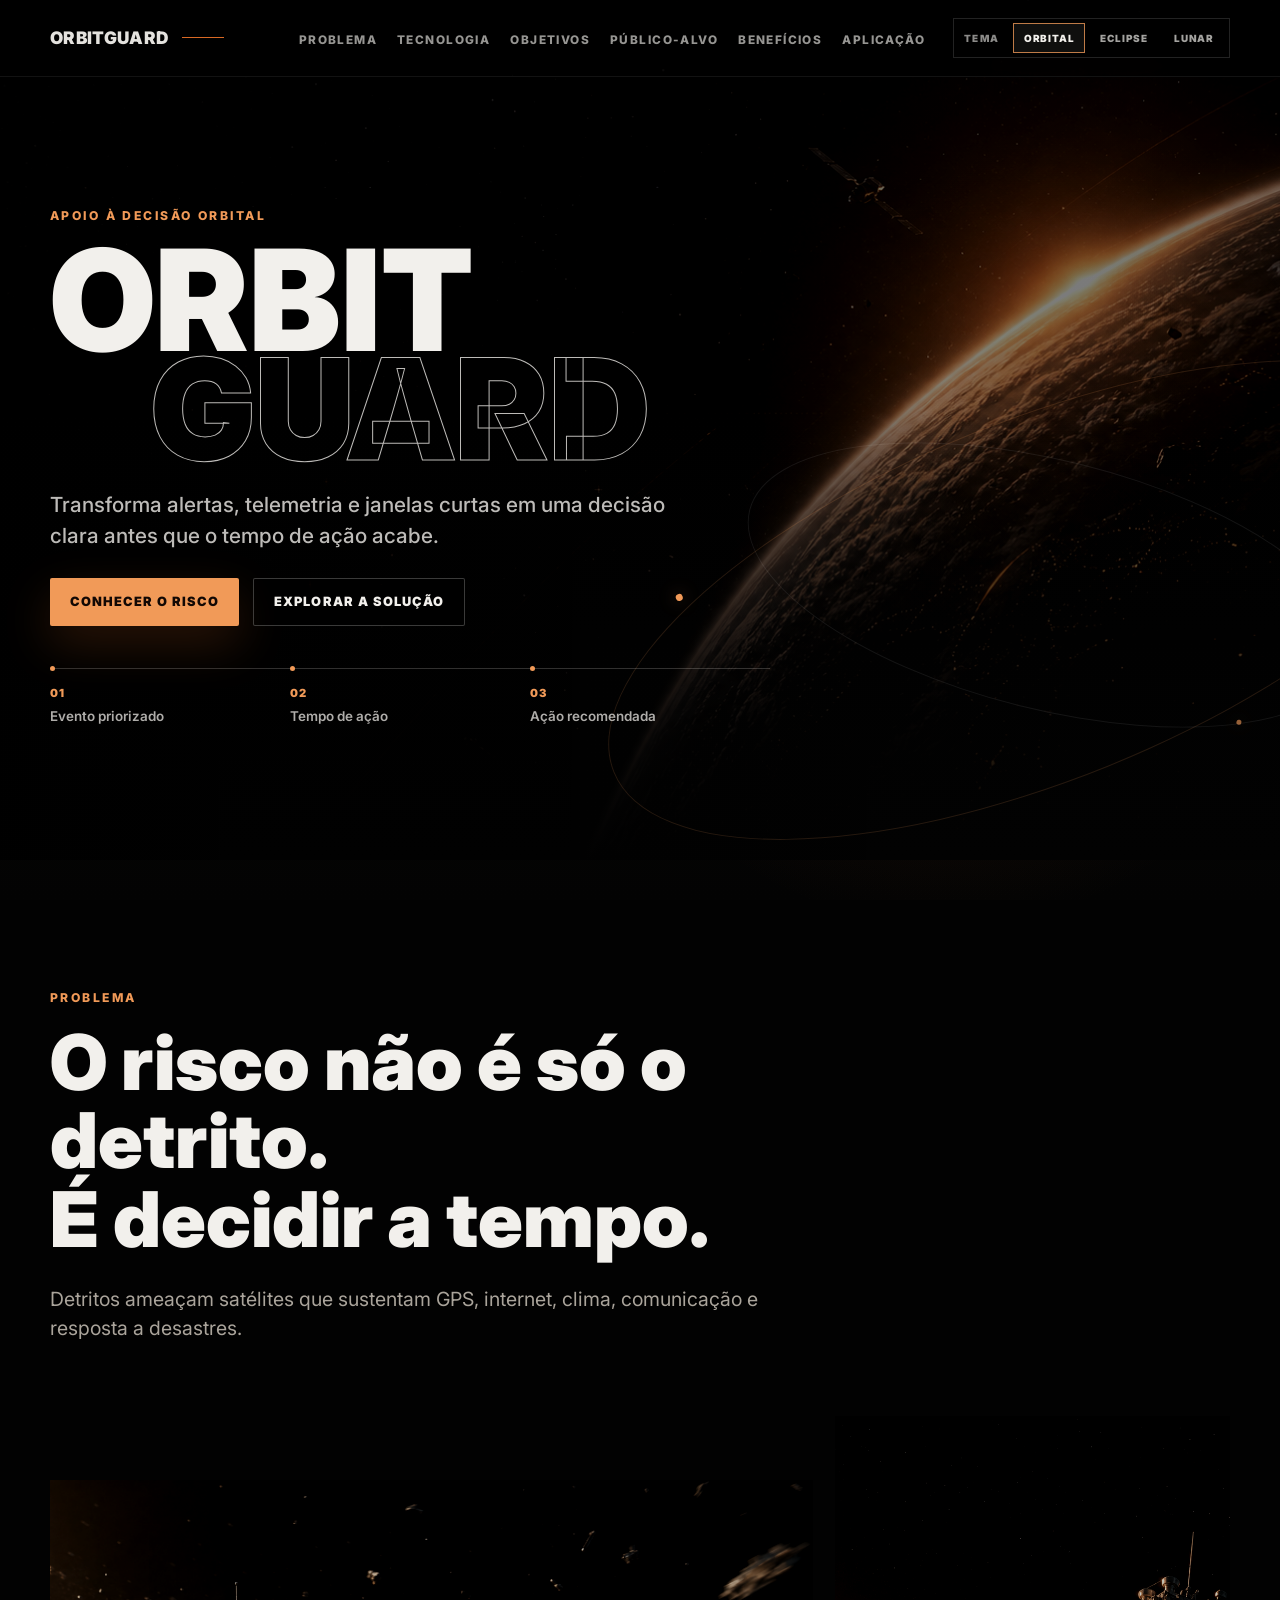
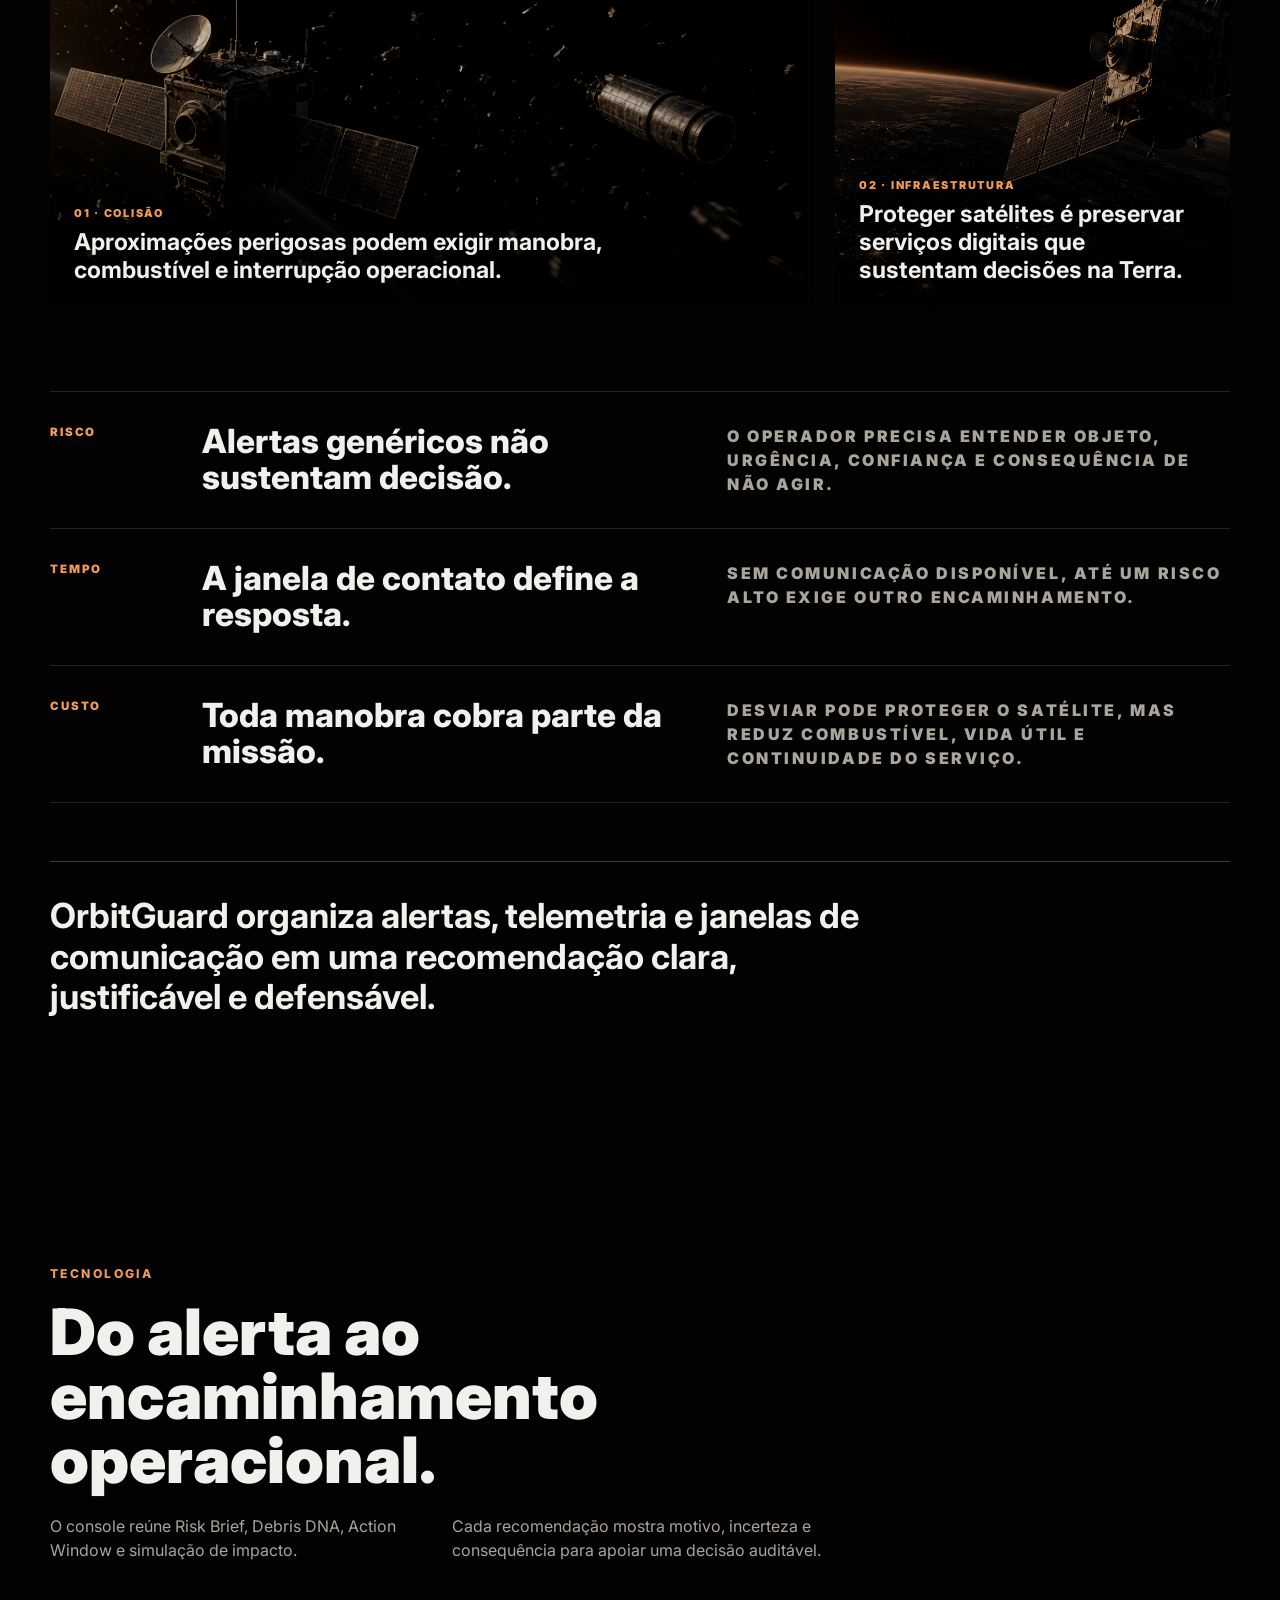
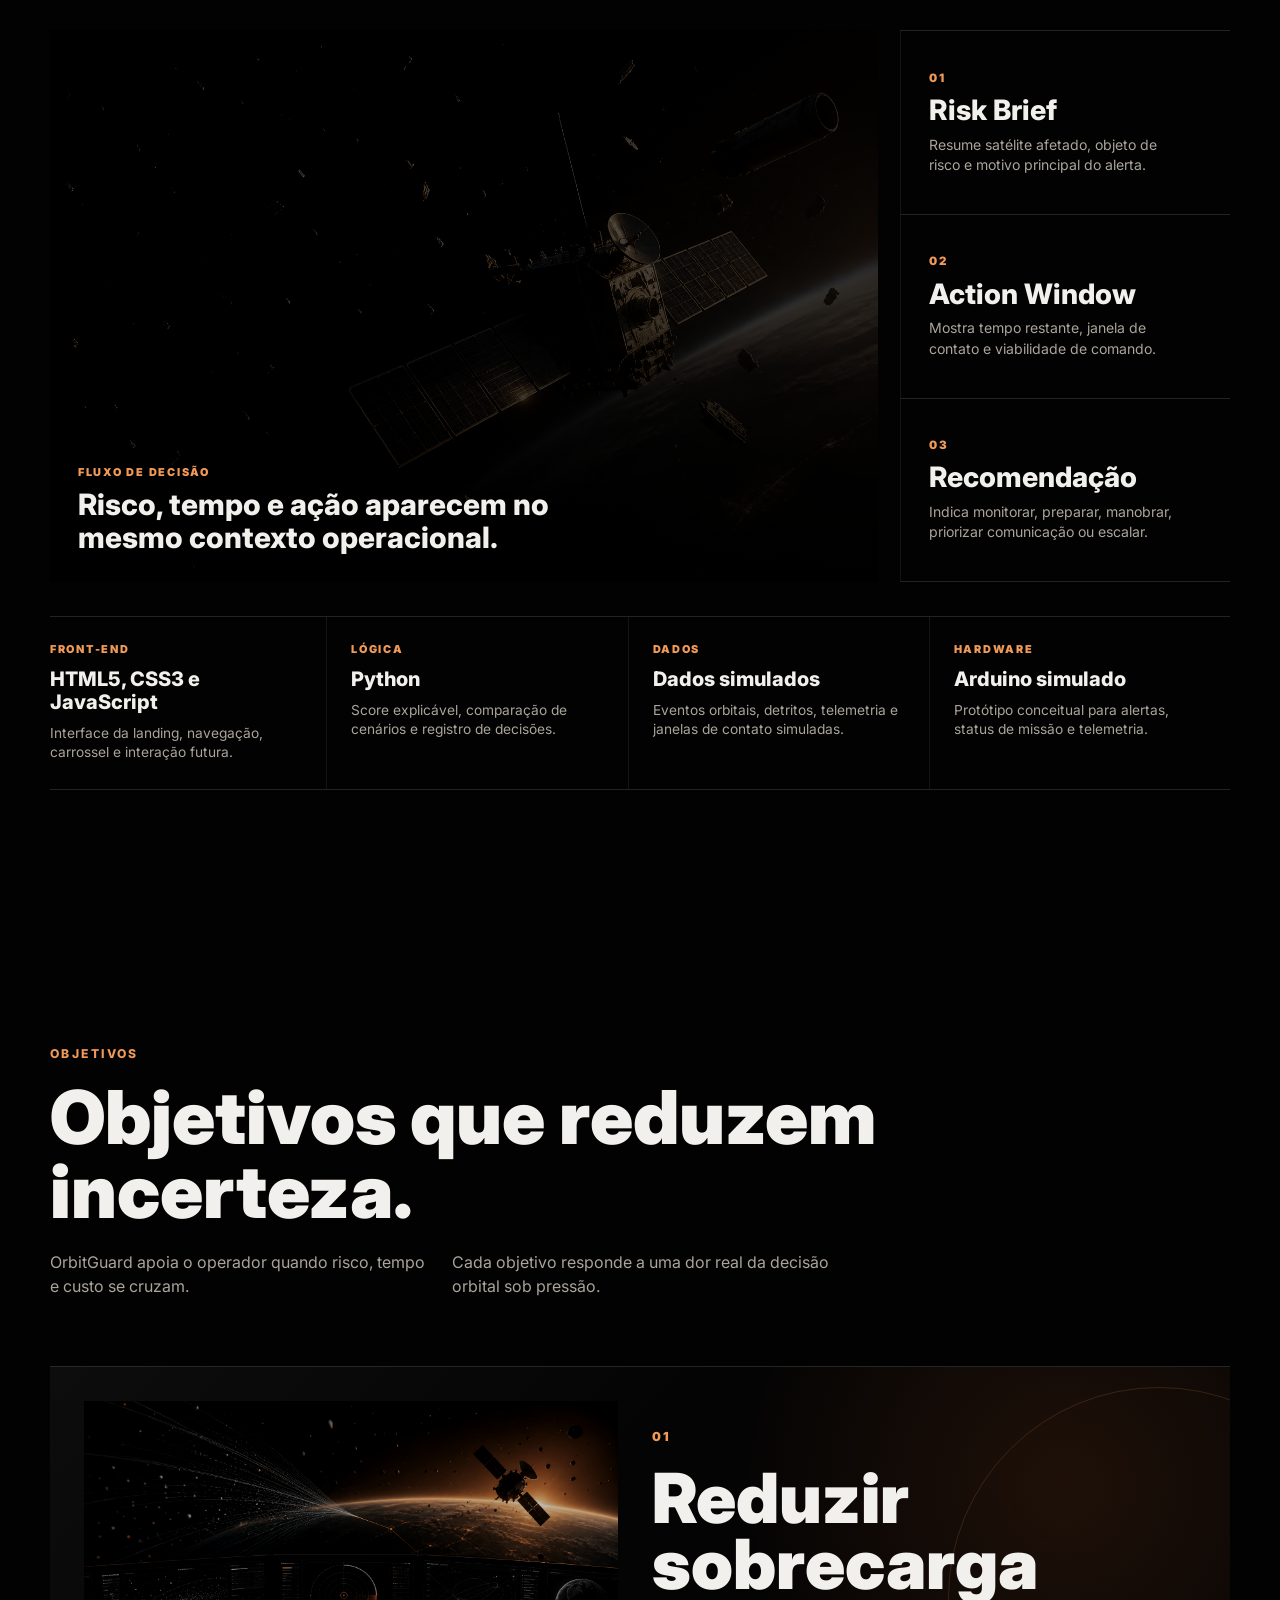
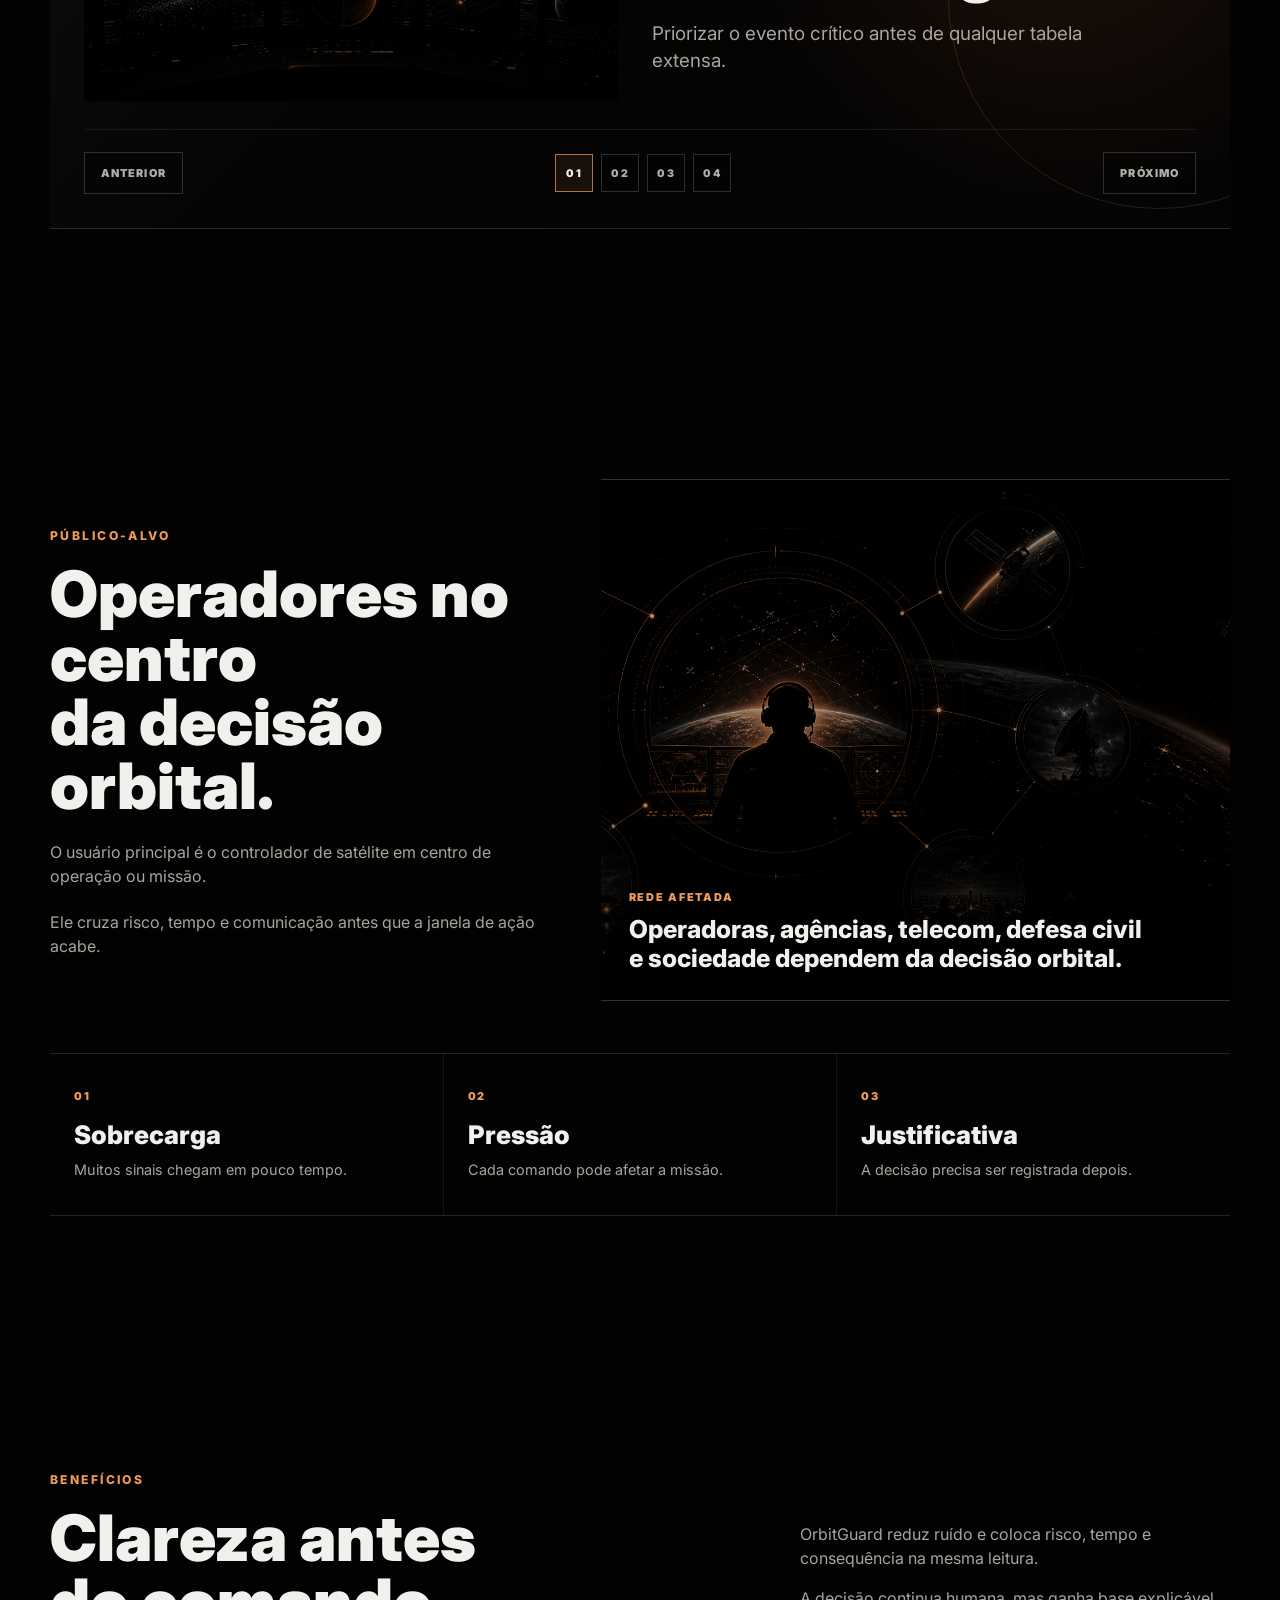
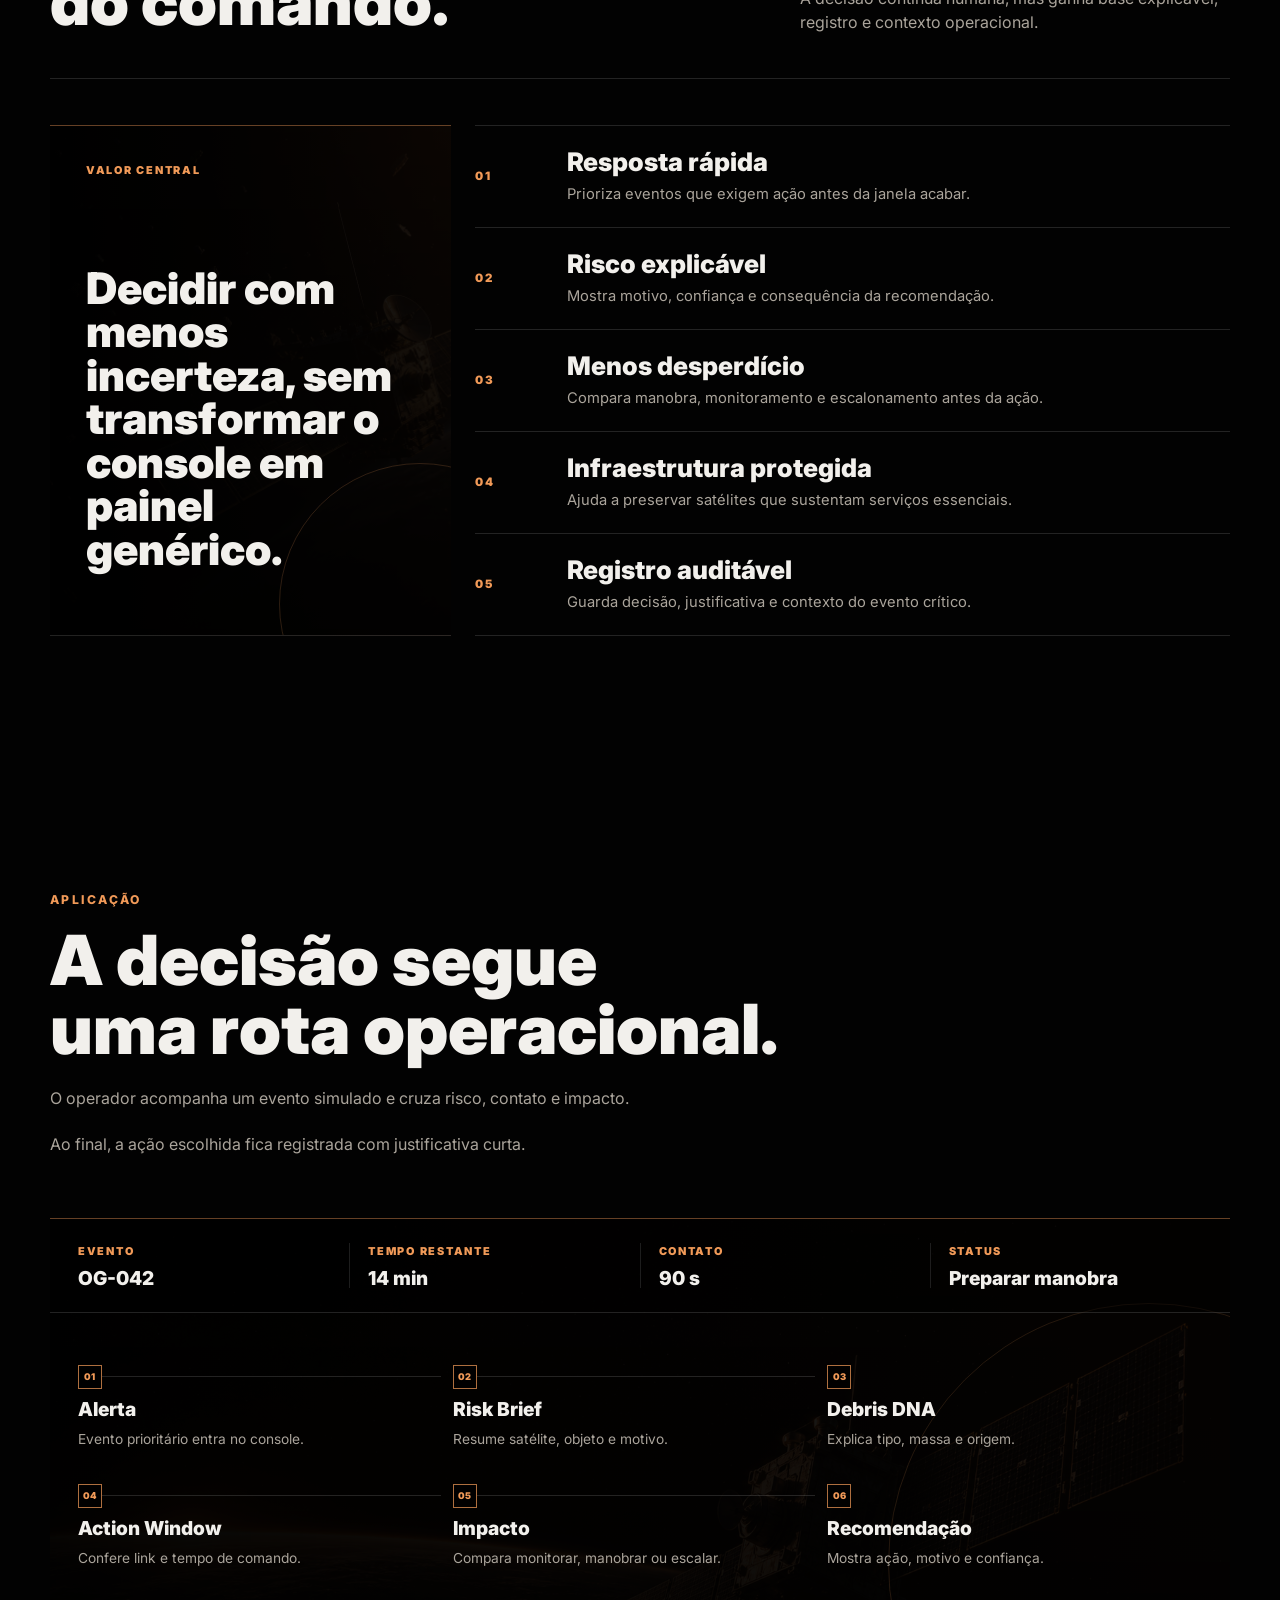
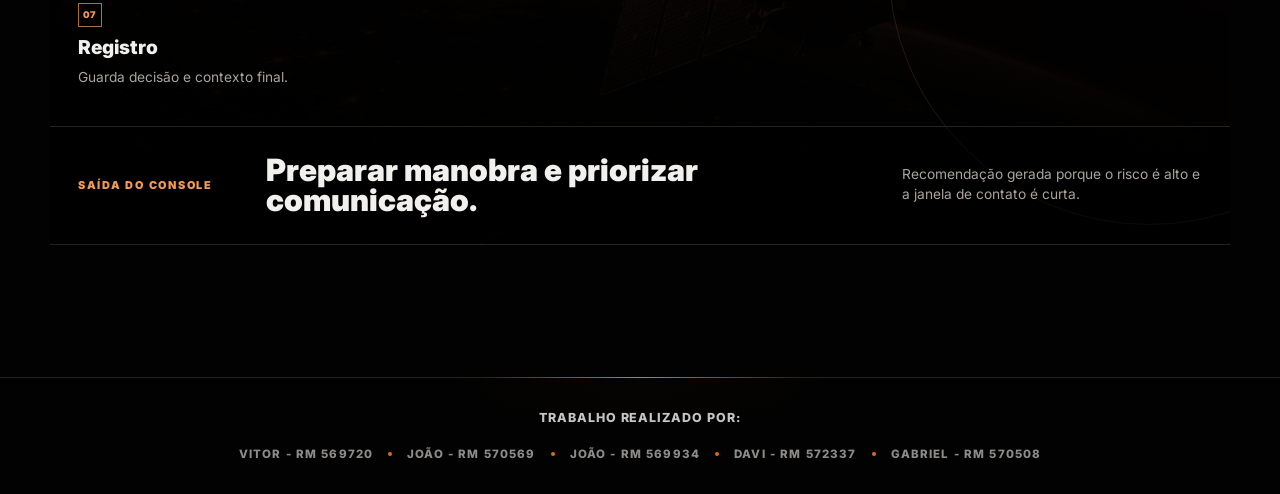
==== commit 1fea4194: "Merge branch 'main' into temas" ====
--- a/index.html
+++ b/index.html
@@ -322,8 +322,157 @@
         </div>
       </div>
     </section>
-    <section class="ancora-vazia" id="beneficios"></section>
-    <section class="ancora-vazia" id="aplicacao"></section>
+    <section class="beneficios" id="beneficios" aria-labelledby="titulo-beneficios">
+      <div class="beneficios-topo">
+        <div class="beneficios-titulo">
+          <span class="etiqueta-secao">Benefícios</span>
+          <h2 id="titulo-beneficios">
+            <span>Clareza antes</span>
+            <span>do comando.</span>
+          </h2>
+        </div>
+
+        <div class="beneficios-resumo">
+          <p>OrbitGuard reduz ruído e coloca risco, tempo e consequência na mesma leitura.</p>
+          <p>A decisão continua humana, mas ganha base explicável, registro e contexto operacional.</p>
+        </div>
+      </div>
+
+      <div class="grade-beneficios">
+        <div class="beneficio-destaque">
+          <span>Valor central</span>
+          <strong>Decidir com menos incerteza, sem transformar o console em painel genérico.</strong>
+        </div>
+
+        <div class="lista-beneficios">
+          <div class="item-beneficio">
+            <span class="marcador-beneficio">01</span>
+            <div>
+              <strong>Resposta rápida</strong>
+              <small>Prioriza eventos que exigem ação antes da janela acabar.</small>
+            </div>
+          </div>
+
+          <div class="item-beneficio">
+            <span class="marcador-beneficio">02</span>
+            <div>
+              <strong>Risco explicável</strong>
+              <small>Mostra motivo, confiança e consequência da recomendação.</small>
+            </div>
+          </div>
+
+          <div class="item-beneficio">
+            <span class="marcador-beneficio">03</span>
+            <div>
+              <strong>Menos desperdício</strong>
+              <small>Compara manobra, monitoramento e escalonamento antes da ação.</small>
+            </div>
+          </div>
+
+          <div class="item-beneficio">
+            <span class="marcador-beneficio">04</span>
+            <div>
+              <strong>Infraestrutura protegida</strong>
+              <small>Ajuda a preservar satélites que sustentam serviços essenciais.</small>
+            </div>
+          </div>
+
+          <div class="item-beneficio">
+            <span class="marcador-beneficio">05</span>
+            <div>
+              <strong>Registro auditável</strong>
+              <small>Guarda decisão, justificativa e contexto do evento crítico.</small>
+            </div>
+          </div>
+        </div>
+      </div>
+    </section>
+    <section class="aplicacao" id="aplicacao" aria-labelledby="titulo-aplicacao">
+      <div class="cabeca-aplicacao">
+        <span class="etiqueta-secao">Aplicação</span>
+        <h2 id="titulo-aplicacao">
+          <span>A decisão segue</span>
+          <span>uma rota operacional.</span>
+        </h2>
+
+        <p>O operador acompanha um evento simulado e cruza risco, contato e impacto.</p>
+        <p>Ao final, a ação escolhida fica registrada com justificativa curta.</p>
+      </div>
+
+      <div class="console-operacional">
+        <div class="barra-evento">
+          <div>
+            <span>Evento</span>
+            <strong>OG-042</strong>
+          </div>
+
+          <div>
+            <span>Tempo restante</span>
+            <strong>14 min</strong>
+          </div>
+
+          <div>
+            <span>Contato</span>
+            <strong>90 s</strong>
+          </div>
+
+          <div>
+            <span>Status</span>
+            <strong>Preparar manobra</strong>
+          </div>
+        </div>
+
+        <div class="rota-operacional">
+          <div class="etapa-rota">
+            <span class="numero-rota">01</span>
+            <strong>Alerta</strong>
+            <small>Evento prioritário entra no console.</small>
+          </div>
+
+          <div class="etapa-rota">
+            <span class="numero-rota">02</span>
+            <strong>Risk Brief</strong>
+            <small>Resume satélite, objeto e motivo.</small>
+          </div>
+
+          <div class="etapa-rota">
+            <span class="numero-rota">03</span>
+            <strong>Debris DNA</strong>
+            <small>Explica tipo, massa e origem.</small>
+          </div>
+
+          <div class="etapa-rota">
+            <span class="numero-rota">04</span>
+            <strong>Action Window</strong>
+            <small>Confere link e tempo de comando.</small>
+          </div>
+
+          <div class="etapa-rota">
+            <span class="numero-rota">05</span>
+            <strong>Impacto</strong>
+            <small>Compara monitorar, manobrar ou escalar.</small>
+          </div>
+
+          <div class="etapa-rota">
+            <span class="numero-rota">06</span>
+            <strong>Recomendação</strong>
+            <small>Mostra ação, motivo e confiança.</small>
+          </div>
+
+          <div class="etapa-rota">
+            <span class="numero-rota">07</span>
+            <strong>Registro</strong>
+            <small>Guarda decisão e contexto final.</small>
+          </div>
+        </div>
+
+        <div class="saida-console">
+          <span>Saída do console</span>
+          <strong>Preparar manobra e priorizar comunicação.</strong>
+          <small>Recomendação gerada porque o risco é alto e a janela de contato é curta.</small>
+        </div>
+      </div>
+    </section>
   </main>
 
   <footer class="rodape">
--- a/css/styles.css
+++ b/css/styles.css
@@ -400,6 +400,18 @@
   transform-origin: left center;
 }
 
+.controle-menu {
+  position: absolute;
+  width: 1px;
+  height: 1px;
+  opacity: 0;
+  pointer-events: none;
+}
+
+.botao-menu {
+  display: none;
+}
+
 .inicio {
   position: relative;
   min-height: calc(100vh - 40px);
@@ -1175,6 +1187,339 @@
   transform: translateY(-2px);
 }
 
+.beneficios {
+  width: min(100% - 40px, var(--largura-maxima));
+  margin: 0 auto;
+  padding: 118px 0 132px;
+  scroll-margin-top: var(--altura-cabecalho);
+}
+
+.beneficios-topo {
+  display: flex;
+  align-items: flex-end;
+  justify-content: space-between;
+  gap: 56px;
+  padding-bottom: 44px;
+  border-bottom: 1px solid var(--linha);
+}
+
+.beneficios-titulo {
+  flex: 1 1 620px;
+}
+
+.beneficios-titulo h2 {
+  max-width: 760px;
+  margin-top: 16px;
+  color: var(--prata);
+  font-size: clamp(2.45rem, 5vw, 5.4rem);
+  font-weight: 900;
+  line-height: 1;
+}
+
+.beneficios-titulo h2 span {
+  display: block;
+}
+
+.beneficios-resumo {
+  flex: 0 1 430px;
+  display: flex;
+  flex-direction: column;
+  gap: 16px;
+}
+
+.beneficios-resumo p {
+  color: var(--texto-fraco);
+  font-size: 1rem;
+}
+
+.grade-beneficios {
+  margin-top: 46px;
+  display: flex;
+  align-items: stretch;
+  gap: 24px;
+}
+
+.beneficio-destaque {
+  position: relative;
+  flex: 0 0 34%;
+  min-height: 430px;
+  padding: 36px;
+  overflow: hidden;
+  border-top: 1px solid rgba(241, 154, 88, 0.42);
+  border-bottom: 1px solid var(--linha);
+  background:
+    linear-gradient(180deg, rgba(0, 0, 0, 0.72), rgba(0, 0, 0, 0.9)),
+    linear-gradient(90deg, rgba(0, 0, 0, 0.84), rgba(33, 17, 9, 0.62)),
+    radial-gradient(circle at 100% 0%, rgba(217, 105, 36, 0.22), transparent 38%),
+    url("../assets/debris-field.png") center / cover;
+}
+
+.beneficio-destaque::before {
+  content: "";
+  position: absolute;
+  right: -110px;
+  bottom: -110px;
+  width: 280px;
+  height: 280px;
+  border: 1px solid rgba(241, 154, 88, 0.18);
+  border-radius: 50%;
+}
+
+.beneficio-destaque span {
+  display: block;
+  color: var(--laranja-claro);
+  font-size: 0.68rem;
+  font-weight: 900;
+  letter-spacing: 0.16em;
+  text-transform: uppercase;
+}
+
+.beneficio-destaque strong {
+  position: relative;
+  z-index: 1;
+  display: block;
+  margin-top: 88px;
+  color: var(--prata);
+  font-size: clamp(1.8rem, 3.4vw, 3.3rem);
+  font-weight: 900;
+  line-height: 1;
+}
+
+.lista-beneficios {
+  flex: 1 1 auto;
+  display: flex;
+  flex-direction: column;
+  border-top: 1px solid var(--linha);
+}
+
+.item-beneficio {
+  flex: 1 1 auto;
+  display: flex;
+  align-items: center;
+  gap: 28px;
+  min-height: 86px;
+  padding: 22px 0;
+  border-bottom: 1px solid var(--linha);
+}
+
+.marcador-beneficio {
+  flex: 0 0 64px;
+  color: var(--laranja-claro);
+  font-size: 0.72rem;
+  font-weight: 900;
+  letter-spacing: 0.16em;
+}
+
+.item-beneficio strong {
+  display: block;
+  color: var(--prata);
+  font-size: clamp(1.18rem, 2vw, 1.65rem);
+  font-weight: 850;
+  line-height: 1.08;
+}
+
+.item-beneficio small {
+  display: block;
+  max-width: 540px;
+  margin-top: 8px;
+  color: var(--texto-fraco);
+  font-size: 0.92rem;
+  line-height: 1.45;
+}
+
+.aplicacao {
+  width: min(100% - 40px, var(--largura-maxima));
+  margin: 0 auto;
+  padding: 118px 0 132px;
+  scroll-margin-top: var(--altura-cabecalho);
+}
+
+.cabeca-aplicacao {
+  max-width: 960px;
+}
+
+.cabeca-aplicacao h2 {
+  max-width: 860px;
+  margin-top: 16px;
+  color: var(--prata);
+  font-size: clamp(2.45rem, 5.4vw, 5.8rem);
+  font-weight: 900;
+  line-height: 1;
+}
+
+.cabeca-aplicacao h2 span {
+  display: block;
+}
+
+.cabeca-aplicacao p {
+  max-width: 620px;
+  margin-top: 22px;
+  color: var(--texto-fraco);
+  font-size: 1rem;
+}
+
+.console-operacional {
+  position: relative;
+  margin-top: 62px;
+  overflow: hidden;
+  border-top: 1px solid rgba(241, 154, 88, 0.42);
+  border-bottom: 1px solid var(--linha);
+  background:
+    linear-gradient(180deg, rgba(0, 0, 0, 0.7), rgba(0, 0, 0, 0.94)),
+    linear-gradient(90deg, rgba(0, 0, 0, 0.86), rgba(34, 18, 9, 0.5)),
+    url("../assets/orbital-infrastructure.png") center / cover;
+}
+
+.console-operacional::before {
+  content: "";
+  position: absolute;
+  top: 84px;
+  right: -180px;
+  width: 520px;
+  height: 520px;
+  border: 1px solid rgba(241, 154, 88, 0.14);
+  border-radius: 50%;
+  pointer-events: none;
+}
+
+.barra-evento {
+  position: relative;
+  z-index: 1;
+  display: flex;
+  align-items: stretch;
+  justify-content: space-between;
+  gap: 18px;
+  padding: 24px 28px;
+  border-bottom: 1px solid rgba(242, 240, 236, 0.14);
+  background: rgba(0, 0, 0, 0.5);
+}
+
+.barra-evento > div {
+  flex: 1 1 0;
+  min-width: 0;
+}
+
+.barra-evento > div + div {
+  padding-left: 18px;
+  border-left: 1px solid rgba(242, 240, 236, 0.12);
+}
+
+.barra-evento span,
+.saida-console span {
+  display: block;
+  color: var(--laranja-claro);
+  font-size: 0.68rem;
+  font-weight: 900;
+  letter-spacing: 0.16em;
+  text-transform: uppercase;
+}
+
+.barra-evento strong {
+  display: block;
+  margin-top: 8px;
+  color: var(--prata);
+  font-size: clamp(1rem, 1.5vw, 1.22rem);
+  font-weight: 850;
+  line-height: 1.08;
+}
+
+.rota-operacional {
+  position: relative;
+  z-index: 1;
+  display: flex;
+  flex-wrap: wrap;
+  align-items: flex-start;
+  gap: 34px 0;
+  padding: 52px 28px 38px;
+}
+
+.etapa-rota {
+  position: relative;
+  flex: 0 0 33.333%;
+  min-width: 0;
+  display: flex;
+  flex-direction: column;
+  gap: 10px;
+  padding-right: 34px;
+}
+
+.etapa-rota::before {
+  content: "";
+  position: absolute;
+  top: 11px;
+  right: 12px;
+  left: 24px;
+  height: 1px;
+  background: rgba(242, 240, 236, 0.14);
+}
+
+.etapa-rota:last-child::before {
+  display: none;
+}
+
+.etapa-rota:nth-child(3n)::before {
+  display: none;
+}
+
+.numero-rota {
+  position: relative;
+  z-index: 1;
+  width: 24px;
+  height: 24px;
+  display: inline-flex;
+  align-items: center;
+  justify-content: center;
+  border: 1px solid rgba(241, 154, 88, 0.72);
+  color: var(--laranja-claro);
+  background: rgba(0, 0, 0, 0.68);
+  font-size: 0.58rem;
+  font-weight: 900;
+  letter-spacing: 0.02em;
+}
+
+.etapa-rota strong {
+  display: block;
+  color: var(--prata);
+  font-size: clamp(1rem, 1.5vw, 1.28rem);
+  font-weight: 850;
+  line-height: 1.08;
+}
+
+.etapa-rota small,
+.saida-console small {
+  display: block;
+  color: var(--texto-fraco);
+  font-size: 0.86rem;
+  line-height: 1.45;
+}
+
+.saida-console {
+  position: relative;
+  z-index: 1;
+  display: flex;
+  align-items: center;
+  gap: 28px;
+  padding: 28px;
+  border-top: 1px solid rgba(242, 240, 236, 0.14);
+  background: rgba(0, 0, 0, 0.58);
+}
+
+.saida-console span {
+  flex: 0 0 160px;
+}
+
+.saida-console strong {
+  flex: 1 1 360px;
+  color: var(--prata);
+  font-size: clamp(1.35rem, 2.4vw, 2.2rem);
+  font-weight: 900;
+  line-height: 1;
+}
+
+.saida-console small {
+  flex: 0 1 300px;
+}
+
 .ancora-vazia {
   height: 1px;
   scroll-margin-top: var(--altura-cabecalho);
@@ -1424,14 +1769,17 @@
   .tecnologia-topo,
   .painel-tecnologia,
   .objetivos-topo,
-  .publico-layout {
+  .publico-layout,
+  .beneficios-topo,
+  .grade-beneficios {
     flex-direction: column;
     align-items: flex-start;
   }
 
   .tecnologia-texto,
   .passos-tecnologia,
-  .objetivos-texto {
+  .objetivos-texto,
+  .beneficios-resumo {
     flex-basis: auto;
   }
 
@@ -1518,6 +1866,38 @@
 
   .dores-operador > div {
     flex-basis: 33.333%;
+  }
+
+  .beneficio-destaque,
+  .lista-beneficios {
+    width: 100%;
+  }
+
+  .beneficio-destaque {
+    min-height: 300px;
+  }
+
+  .barra-evento {
+    flex-wrap: wrap;
+  }
+
+  .barra-evento > div {
+    flex-basis: calc(50% - 12px);
+  }
+
+  .rota-operacional {
+    gap: 28px 0;
+  }
+
+  .saida-console {
+    align-items: flex-start;
+    flex-direction: column;
+  }
+
+  .saida-console span,
+  .saida-console strong,
+  .saida-console small {
+    flex-basis: auto;
   }
 }
 
@@ -1527,6 +1907,8 @@
   .tecnologia,
   .objetivos,
   .publico-alvo,
+  .beneficios,
+  .aplicacao,
   .rodape-conteudo {
     width: min(100% - 28px, var(--largura-maxima));
   }
@@ -1554,7 +1936,8 @@
   }
 
   .tecnologia-texto,
-  .objetivos-texto {
+  .objetivos-texto,
+  .beneficios-resumo {
     flex-direction: column;
     gap: 12px;
   }
@@ -1612,6 +1995,14 @@
   }
 
   .publico-alvo {
+    padding: 76px 0 88px;
+  }
+
+  .beneficios {
+    padding: 76px 0 88px;
+  }
+
+  .aplicacao {
     padding: 76px 0 88px;
   }
 
@@ -1708,6 +2099,95 @@
     border-top: 1px solid var(--linha-suave);
   }
 
+  .beneficios-topo {
+    gap: 20px;
+    padding-bottom: 32px;
+  }
+
+  .grade-beneficios {
+    margin-top: 34px;
+    gap: 18px;
+  }
+
+  .beneficio-destaque {
+    min-height: auto;
+    padding: 28px 22px;
+  }
+
+  .beneficio-destaque strong {
+    margin-top: 54px;
+  }
+
+  .item-beneficio {
+    align-items: flex-start;
+    flex-direction: column;
+    gap: 10px;
+    padding: 20px 0;
+  }
+
+  .marcador-beneficio {
+    flex-basis: auto;
+  }
+
+  .console-operacional {
+    margin-top: 36px;
+  }
+
+  .barra-evento {
+    align-items: flex-start;
+    flex-direction: column;
+    padding: 22px 20px;
+  }
+
+  .barra-evento > div,
+  .barra-evento > div + div {
+    width: 100%;
+    flex-basis: auto;
+    padding: 0 0 16px;
+    border-left: 0;
+    border-bottom: 1px solid rgba(242, 240, 236, 0.12);
+  }
+
+  .barra-evento > div:last-child {
+    padding-bottom: 0;
+    border-bottom: 0;
+  }
+
+  .rota-operacional {
+    flex-direction: column;
+    padding: 30px 20px 4px;
+  }
+
+  .etapa-rota {
+    flex-basis: auto;
+    padding: 0 0 26px 30px;
+  }
+
+  .etapa-rota::before {
+    display: block;
+    top: 14px;
+    right: auto;
+    bottom: -4px;
+    left: 10px;
+    width: 1px;
+    height: auto;
+  }
+
+  .etapa-rota:last-child::before {
+    display: none;
+  }
+
+  .numero-rota {
+    position: absolute;
+    top: 0;
+    left: 0;
+  }
+
+  .saida-console {
+    padding: 24px 20px;
+    gap: 14px;
+  }
+
   .imagens-problema {
     margin-top: 48px;
   }
@@ -1747,6 +2227,527 @@
 
   .equipe-rodape span + span::before {
     display: none;
+  }
+}
+
+:where(
+  .topo-secao h2,
+  .tecnologia-topo h2,
+  .objetivos-topo h2,
+  .publico-intro h2,
+  .beneficios-titulo h2,
+  .cabeca-aplicacao h2,
+  .item-carrossel strong,
+  .beneficio-destaque strong,
+  .saida-console strong
+) {
+  overflow-wrap: anywhere;
+}
+
+@media (max-width: 1100px) {
+  .menu {
+    width: min(100% - 32px, var(--largura-maxima));
+    gap: 18px;
+  }
+
+  .links-menu {
+    gap: 16px;
+  }
+
+  .links-menu a {
+    font-size: 0.68rem;
+  }
+
+  .problema,
+  .tecnologia,
+  .objetivos,
+  .publico-alvo,
+  .beneficios,
+  .aplicacao {
+    padding-top: 96px;
+    padding-bottom: 108px;
+  }
+
+  .topo-secao h2,
+  .tecnologia-topo h2,
+  .objetivos-topo h2,
+  .publico-intro h2,
+  .beneficios-titulo h2,
+  .cabeca-aplicacao h2 {
+    font-size: clamp(2.35rem, 6vw, 4.8rem);
+  }
+
+  .item-carrossel strong {
+    font-size: clamp(2.1rem, 5.8vw, 4.2rem);
+  }
+}
+
+@media (max-width: 900px) {
+  .cabecalho {
+    position: sticky;
+    background: rgba(0, 0, 0, 0.92);
+    backdrop-filter: blur(14px);
+  }
+
+  .menu {
+    width: min(100% - 28px, var(--largura-maxima));
+    padding: 16px 0 12px;
+    gap: 12px;
+    align-items: stretch;
+  }
+
+  .marca {
+    justify-content: space-between;
+  }
+
+  .links-menu {
+    width: 100%;
+    flex-wrap: nowrap;
+    justify-content: flex-start;
+    gap: 18px;
+    overflow-x: auto;
+    padding: 4px 0 8px;
+    scrollbar-width: none;
+  }
+
+  .links-menu::-webkit-scrollbar {
+    display: none;
+  }
+
+  .links-menu li {
+    flex: 0 0 auto;
+  }
+
+  .links-menu a {
+    white-space: nowrap;
+  }
+
+  .inicio {
+    min-height: auto;
+    padding: 58px 16px 72px;
+  }
+
+  .conteudo-inicio {
+    width: 100%;
+  }
+
+  .subtitulo-inicio {
+    max-width: 560px;
+  }
+
+  .fluxo-decisao {
+    max-width: 100%;
+  }
+
+  .tecnologia-texto,
+  .objetivos-texto,
+  .beneficios-resumo {
+    width: 100%;
+    max-width: 100%;
+  }
+
+  .publico-intro,
+  .imagem-publico,
+  .beneficios-titulo,
+  .beneficio-destaque {
+    width: 100%;
+    flex-basis: auto;
+  }
+
+  .painel-tecnologia,
+  .grade-beneficios,
+  .publico-layout {
+    width: 100%;
+  }
+
+  .carrossel-objetivos {
+    padding: 28px;
+  }
+
+  .item-carrossel {
+    gap: 26px;
+  }
+
+  .texto-carrossel {
+    flex-basis: auto;
+    width: 100%;
+  }
+
+  .controles-carrossel {
+    flex-wrap: wrap;
+  }
+
+  .indicadores-carrossel {
+    order: -1;
+    width: 100%;
+  }
+
+  .barra-evento > div {
+    flex-basis: calc(50% - 10px);
+  }
+
+  .etapa-rota {
+    flex-basis: 50%;
+  }
+
+  .etapa-rota:nth-child(3n)::before {
+    display: block;
+  }
+
+  .etapa-rota:nth-child(2n)::before {
+    display: none;
+  }
+}
+
+@media (max-width: 720px) {
+  .problema,
+  .tecnologia,
+  .objetivos,
+  .publico-alvo,
+  .beneficios,
+  .aplicacao {
+    width: min(100% - 28px, var(--largura-maxima));
+    padding-top: 70px;
+    padding-bottom: 82px;
+  }
+
+  .nome-marca {
+    font-size: 0.96rem;
+  }
+
+  .linha-marca {
+    width: 32px;
+  }
+
+  h1 {
+    font-size: clamp(3.1rem, 18vw, 5rem);
+    line-height: 0.84;
+  }
+
+  h1 span:last-child {
+    margin-left: 0.16em;
+  }
+
+  .subtitulo-inicio {
+    font-size: 1rem;
+  }
+
+  .topo-secao h2,
+  .tecnologia-topo h2,
+  .objetivos-topo h2,
+  .publico-intro h2,
+  .beneficios-titulo h2,
+  .cabeca-aplicacao h2 {
+    font-size: clamp(2rem, 12vw, 3.35rem);
+    line-height: 1.03;
+  }
+
+  .topo-secao p,
+  .tecnologia-texto p,
+  .objetivos-texto p,
+  .publico-intro p,
+  .beneficios-resumo p,
+  .cabeca-aplicacao p {
+    font-size: 0.96rem;
+  }
+
+  .imagens-problema,
+  .painel-tecnologia {
+    gap: 16px;
+  }
+
+  .imagem-tecnologia,
+  .imagem-publico {
+    min-height: auto;
+  }
+
+  .imagem-publico img {
+    min-height: auto;
+    aspect-ratio: 16 / 10;
+  }
+
+  .lista-tecnologias > div {
+    flex-basis: 100%;
+    padding: 20px 0;
+  }
+
+  .lista-tecnologias > div + div,
+  .lista-tecnologias > div:nth-child(3) {
+    padding-left: 0;
+    border-left: 0;
+    border-top: 1px solid var(--linha-suave);
+  }
+
+  .carrossel-objetivos {
+    margin-top: 36px;
+    padding: 22px 16px;
+  }
+
+  .area-carrossel,
+  .item-carrossel {
+    min-height: auto;
+  }
+
+  .item-carrossel {
+    gap: 20px;
+  }
+
+  .imagem-carrossel {
+    min-height: auto;
+    aspect-ratio: 16 / 10;
+  }
+
+  .item-carrossel strong {
+    max-width: 100%;
+    margin-top: 12px;
+    font-size: clamp(1.8rem, 11vw, 3.15rem);
+    line-height: 1;
+  }
+
+  .item-carrossel small {
+    margin-top: 12px;
+    font-size: 0.94rem;
+  }
+
+  .controles-carrossel {
+    display: grid;
+    grid-template-columns: 1fr 1fr;
+    align-items: stretch;
+    gap: 12px;
+  }
+
+  .indicadores-carrossel {
+    grid-column: 1 / -1;
+  }
+
+  .botao-carrossel {
+    width: 100%;
+  }
+
+  .indicador-carrossel {
+    width: 34px;
+    height: 34px;
+  }
+
+  .beneficio-destaque strong {
+    font-size: clamp(1.7rem, 10vw, 2.7rem);
+  }
+
+  .barra-evento {
+    flex-direction: column;
+  }
+
+  .barra-evento > div,
+  .barra-evento > div + div {
+    width: 100%;
+    flex-basis: auto;
+    padding: 0 0 16px;
+    border-left: 0;
+    border-bottom: 1px solid rgba(242, 240, 236, 0.12);
+  }
+
+  .barra-evento > div:last-child {
+    padding-bottom: 0;
+    border-bottom: 0;
+  }
+
+  .rota-operacional {
+    flex-direction: column;
+    gap: 0;
+  }
+
+  .etapa-rota {
+    flex-basis: auto;
+    padding: 0 0 26px 30px;
+  }
+
+  .etapa-rota::before,
+  .etapa-rota:nth-child(2n)::before,
+  .etapa-rota:nth-child(3n)::before {
+    display: block;
+    top: 14px;
+    right: auto;
+    bottom: -4px;
+    left: 10px;
+    width: 1px;
+    height: auto;
+  }
+
+  .etapa-rota:last-child::before {
+    display: none;
+  }
+
+  .numero-rota {
+    position: absolute;
+    top: 0;
+    left: 0;
+  }
+}
+
+@media (max-width: 460px) {
+  .menu,
+  .problema,
+  .tecnologia,
+  .objetivos,
+  .publico-alvo,
+  .beneficios,
+  .aplicacao,
+  .rodape-conteudo {
+    width: min(100% - 24px, var(--largura-maxima));
+  }
+
+  .links-menu {
+    gap: 14px;
+  }
+
+  .links-menu a {
+    font-size: 0.62rem;
+  }
+
+  .inicio {
+    padding-right: 12px;
+    padding-left: 12px;
+  }
+
+  .etiqueta-inicio,
+  .etiqueta-secao {
+    font-size: 0.66rem;
+    letter-spacing: 0.16em;
+  }
+
+  .botoes-inicio {
+    gap: 10px;
+  }
+
+  .botao-principal,
+  .botao-secundario {
+    min-height: 44px;
+    padding: 0 14px;
+    font-size: 0.68rem;
+  }
+
+  .fluxo-decisao div {
+    padding-top: 10px;
+  }
+
+  .bloco-imagem figcaption strong,
+  .imagem-tecnologia figcaption strong,
+  .imagem-publico figcaption strong {
+    font-size: 1rem;
+    line-height: 1.22;
+  }
+
+  .carrossel-objetivos {
+    padding: 18px 12px;
+  }
+
+  .imagem-carrossel {
+    aspect-ratio: 4 / 5;
+  }
+
+  .indicadores-carrossel {
+    gap: 6px;
+  }
+
+  .indicador-carrossel {
+    width: 31px;
+    height: 31px;
+    font-size: 0.58rem;
+  }
+
+  .botao-carrossel {
+    min-height: 40px;
+    padding: 0 12px;
+  }
+
+  .saida-console {
+    padding: 22px 18px;
+  }
+
+  .saida-console strong {
+    font-size: clamp(1.25rem, 9vw, 1.9rem);
+  }
+}
+
+@media (max-width: 900px) {
+  .menu {
+    display: grid;
+    grid-template-columns: minmax(0, 1fr) auto;
+    align-items: center;
+  }
+
+  .marca {
+    min-width: 0;
+  }
+
+  .botao-menu {
+    width: 44px;
+    height: 44px;
+    display: inline-flex;
+    align-items: center;
+    justify-content: center;
+    flex-direction: column;
+    gap: 6px;
+    border: 1px solid rgba(242, 240, 236, 0.18);
+    background: rgba(0, 0, 0, 0.22);
+    cursor: pointer;
+  }
+
+  .botao-menu span {
+    width: 20px;
+    height: 2px;
+    display: block;
+    background: var(--prata);
+    transition: transform 180ms ease, opacity 180ms ease;
+  }
+
+  .controle-menu:focus-visible + .botao-menu {
+    outline: 1px solid rgba(241, 154, 88, 0.72);
+    outline-offset: 3px;
+  }
+
+  .links-menu {
+    grid-column: 1 / -1;
+    width: 100%;
+    max-height: 0;
+    flex-direction: column;
+    flex-wrap: nowrap;
+    gap: 0;
+    overflow: hidden;
+    padding: 0;
+    border-top: 0;
+    transition: max-height 220ms ease, padding-top 220ms ease;
+  }
+
+  .links-menu li {
+    width: 100%;
+  }
+
+  .links-menu a {
+    display: block;
+    padding: 14px 0;
+    border-top: 1px solid var(--linha-suave);
+  }
+
+  .links-menu a::after {
+    display: none;
+  }
+
+  .controle-menu:checked + .botao-menu span:nth-child(1) {
+    transform: translateY(8px) rotate(45deg);
+  }
+
+  .controle-menu:checked + .botao-menu span:nth-child(2) {
+    opacity: 0;
+  }
+
+  .controle-menu:checked + .botao-menu span:nth-child(3) {
+    transform: translateY(-8px) rotate(-45deg);
+  }
+
+  .controle-menu:checked ~ .links-menu {
+    max-height: 360px;
+    padding-top: 12px;
   }
 }
 
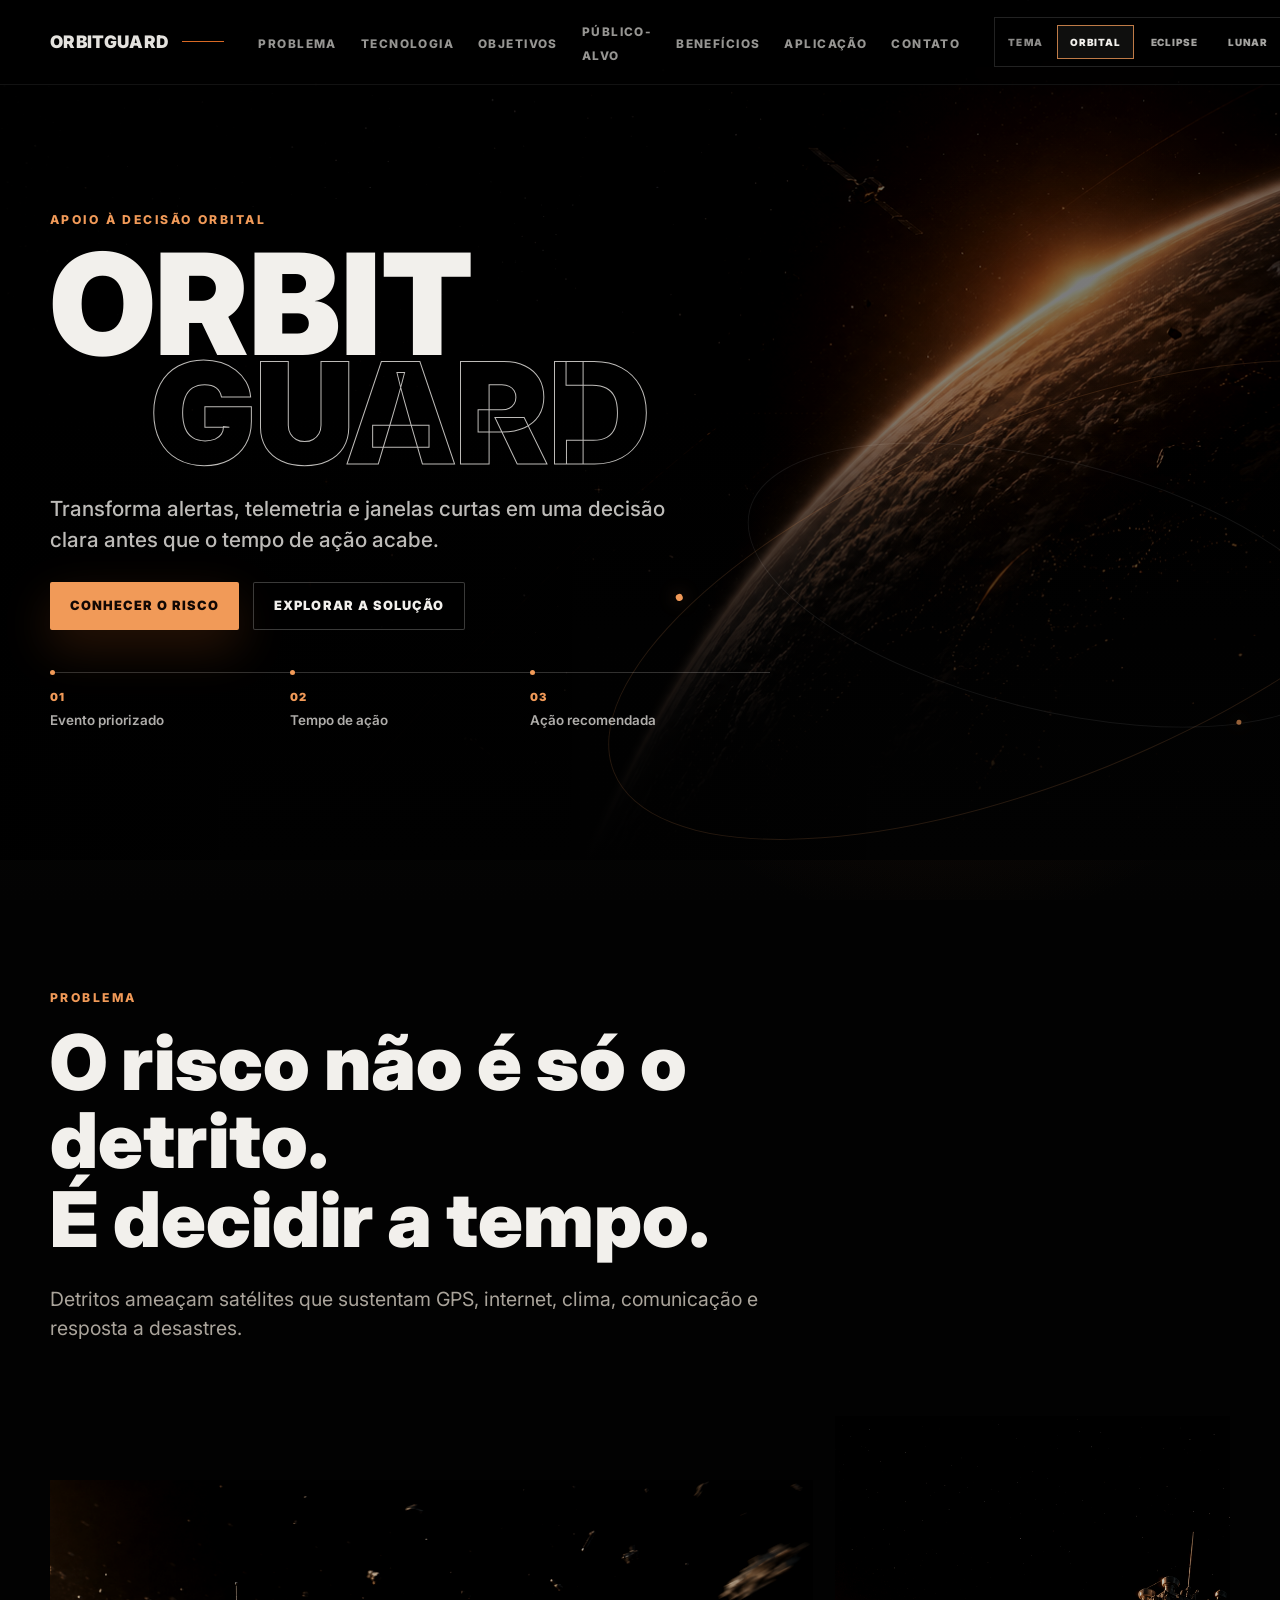
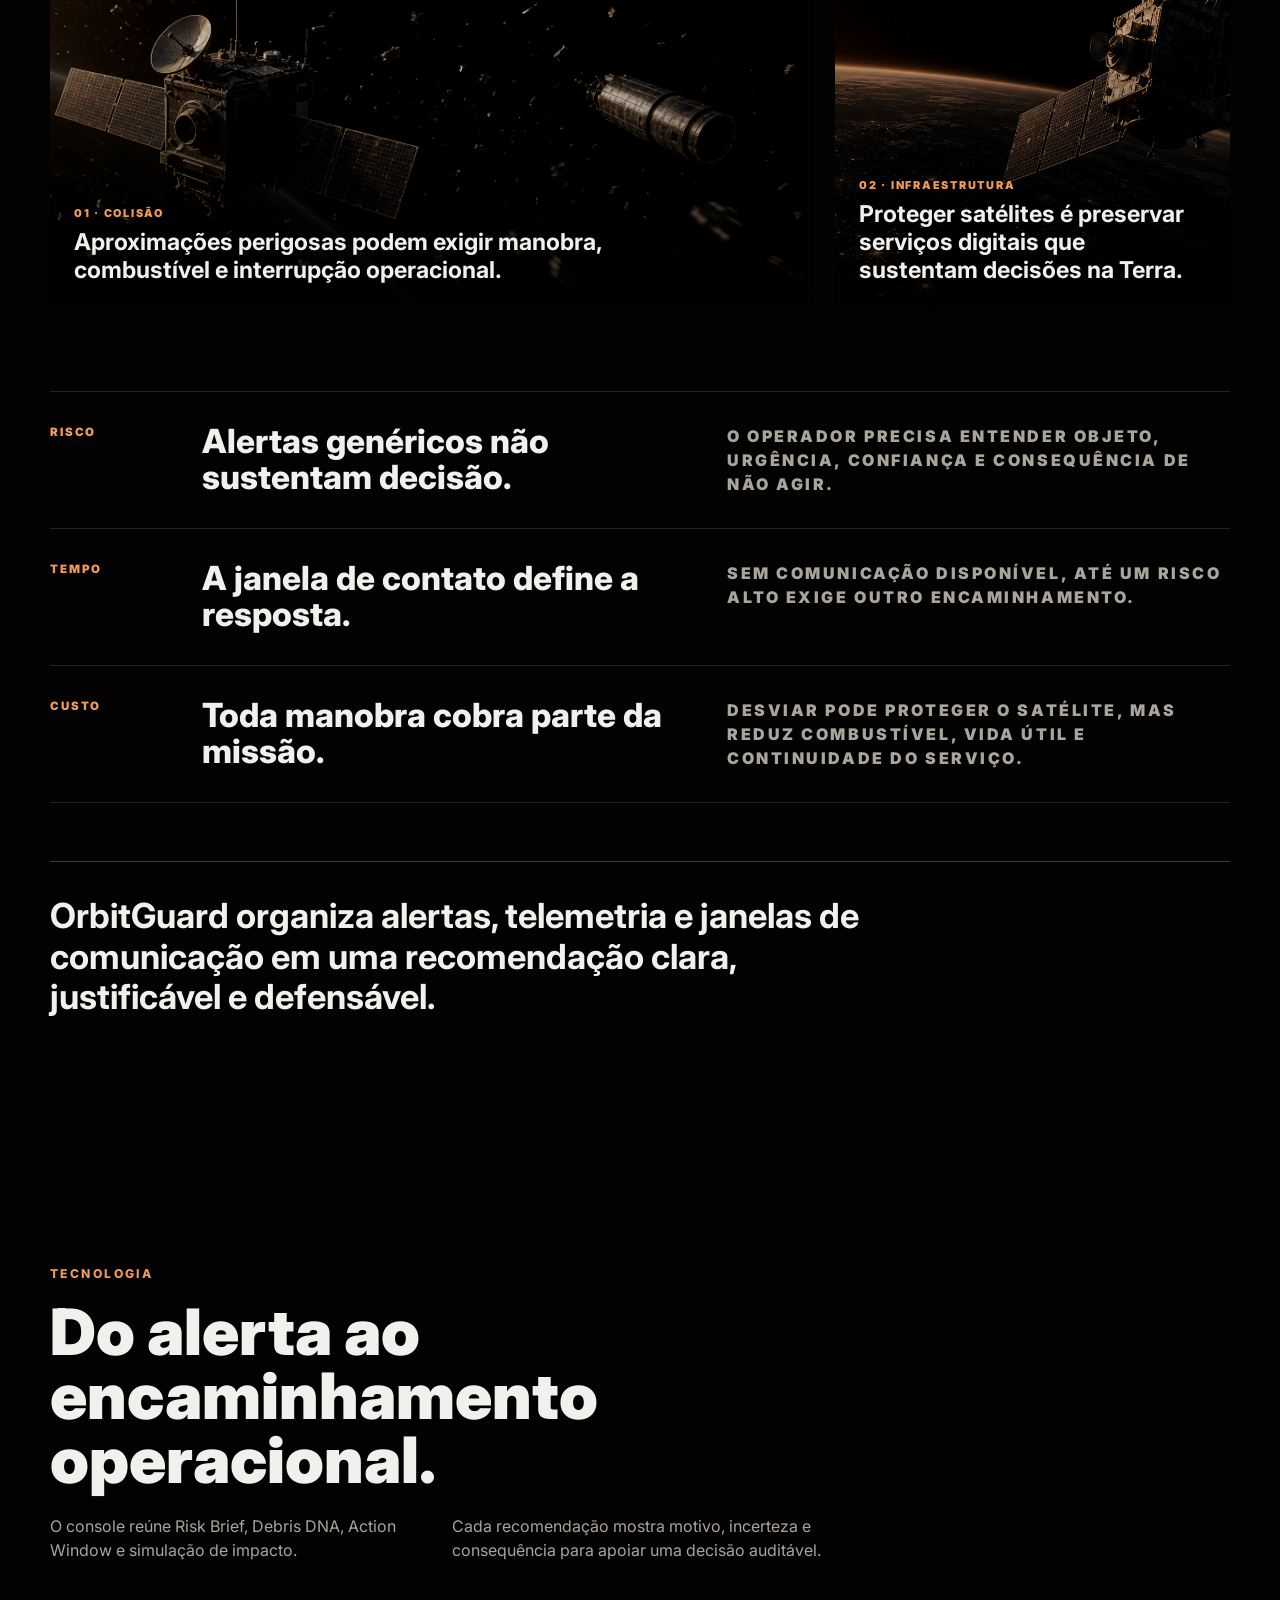
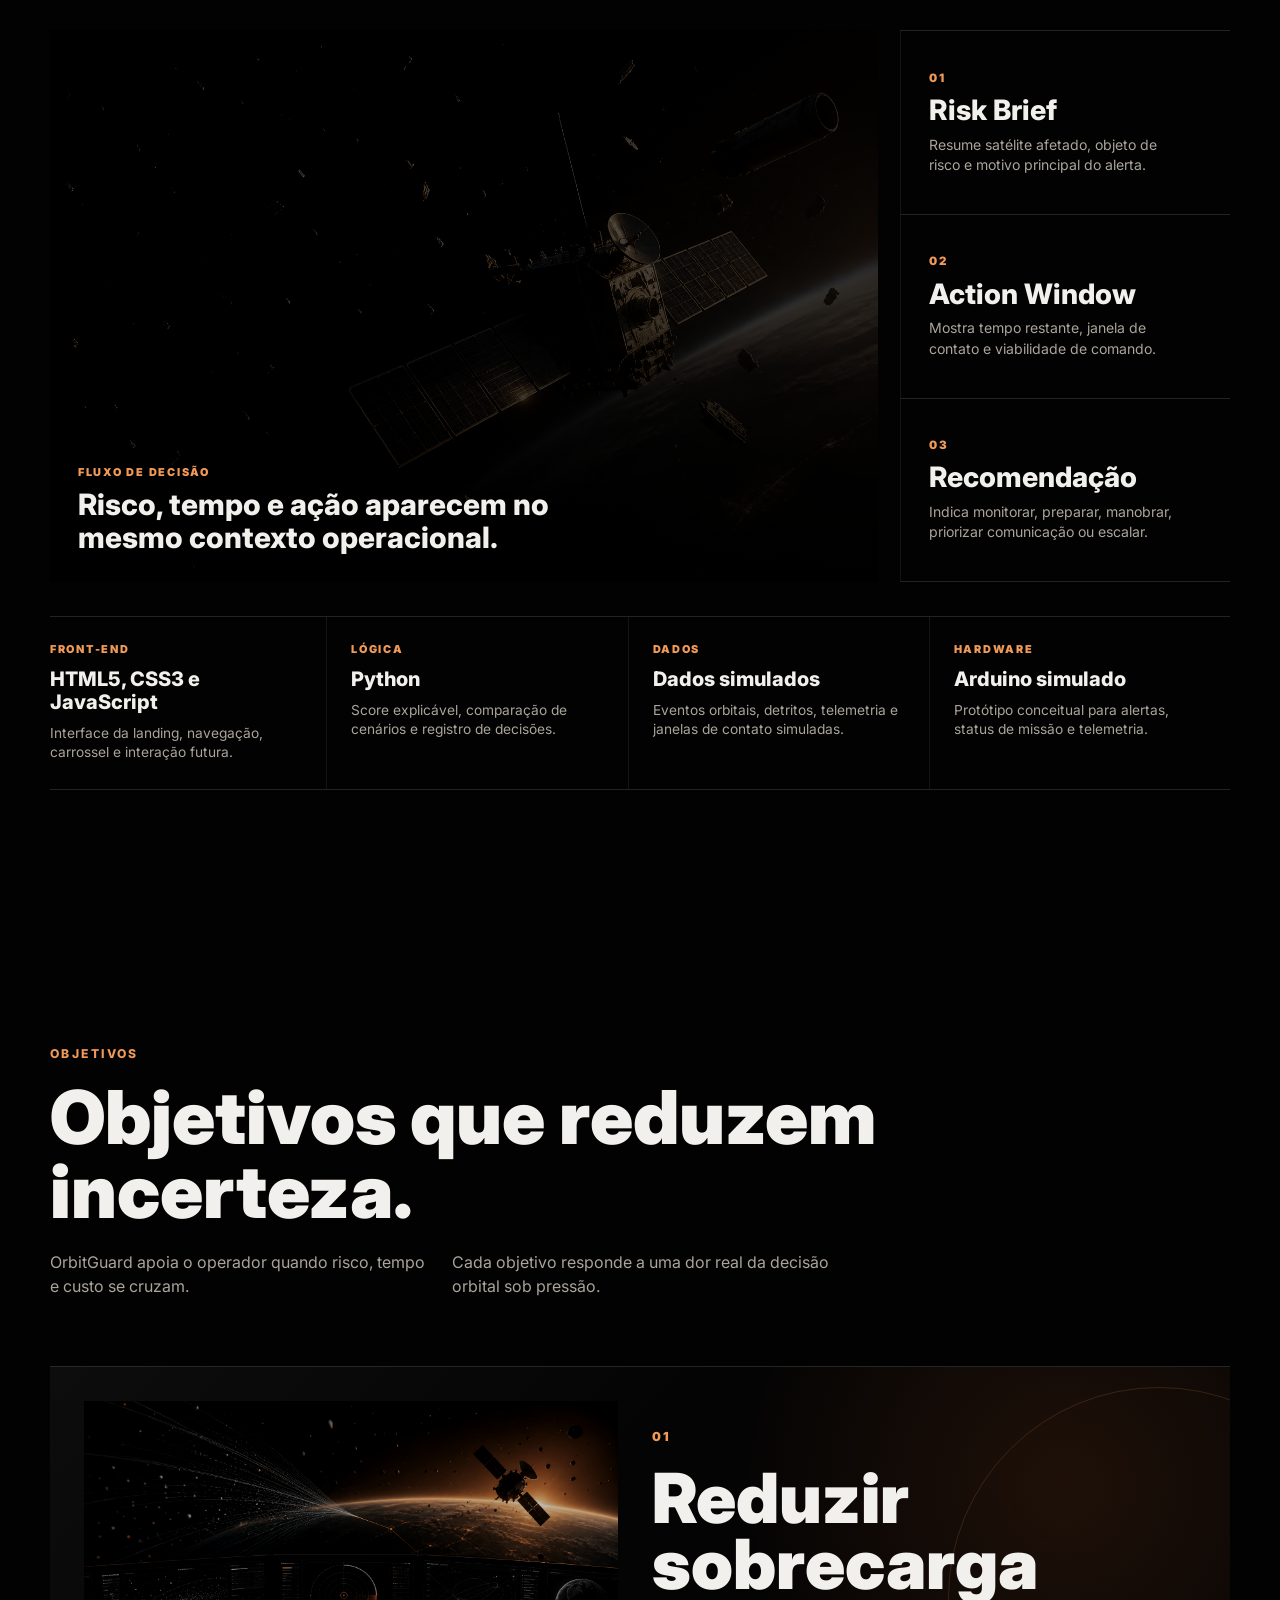
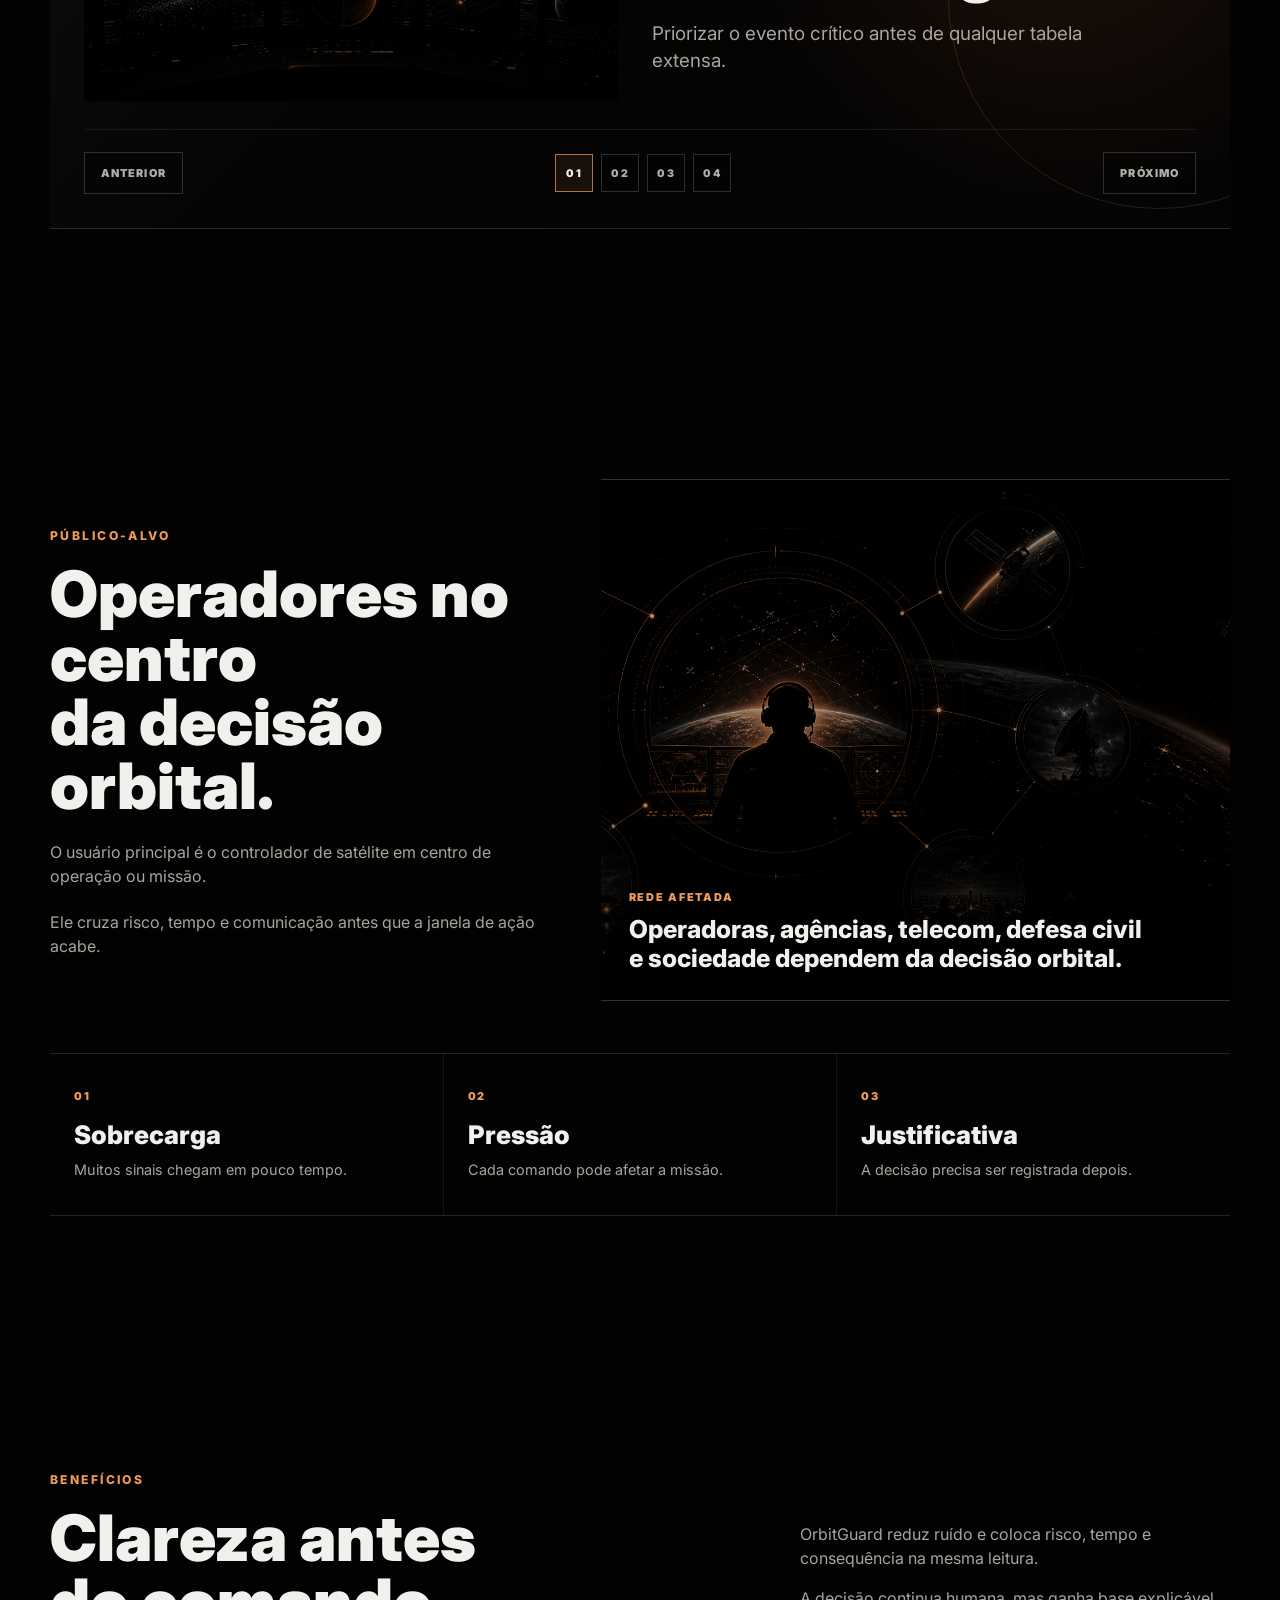
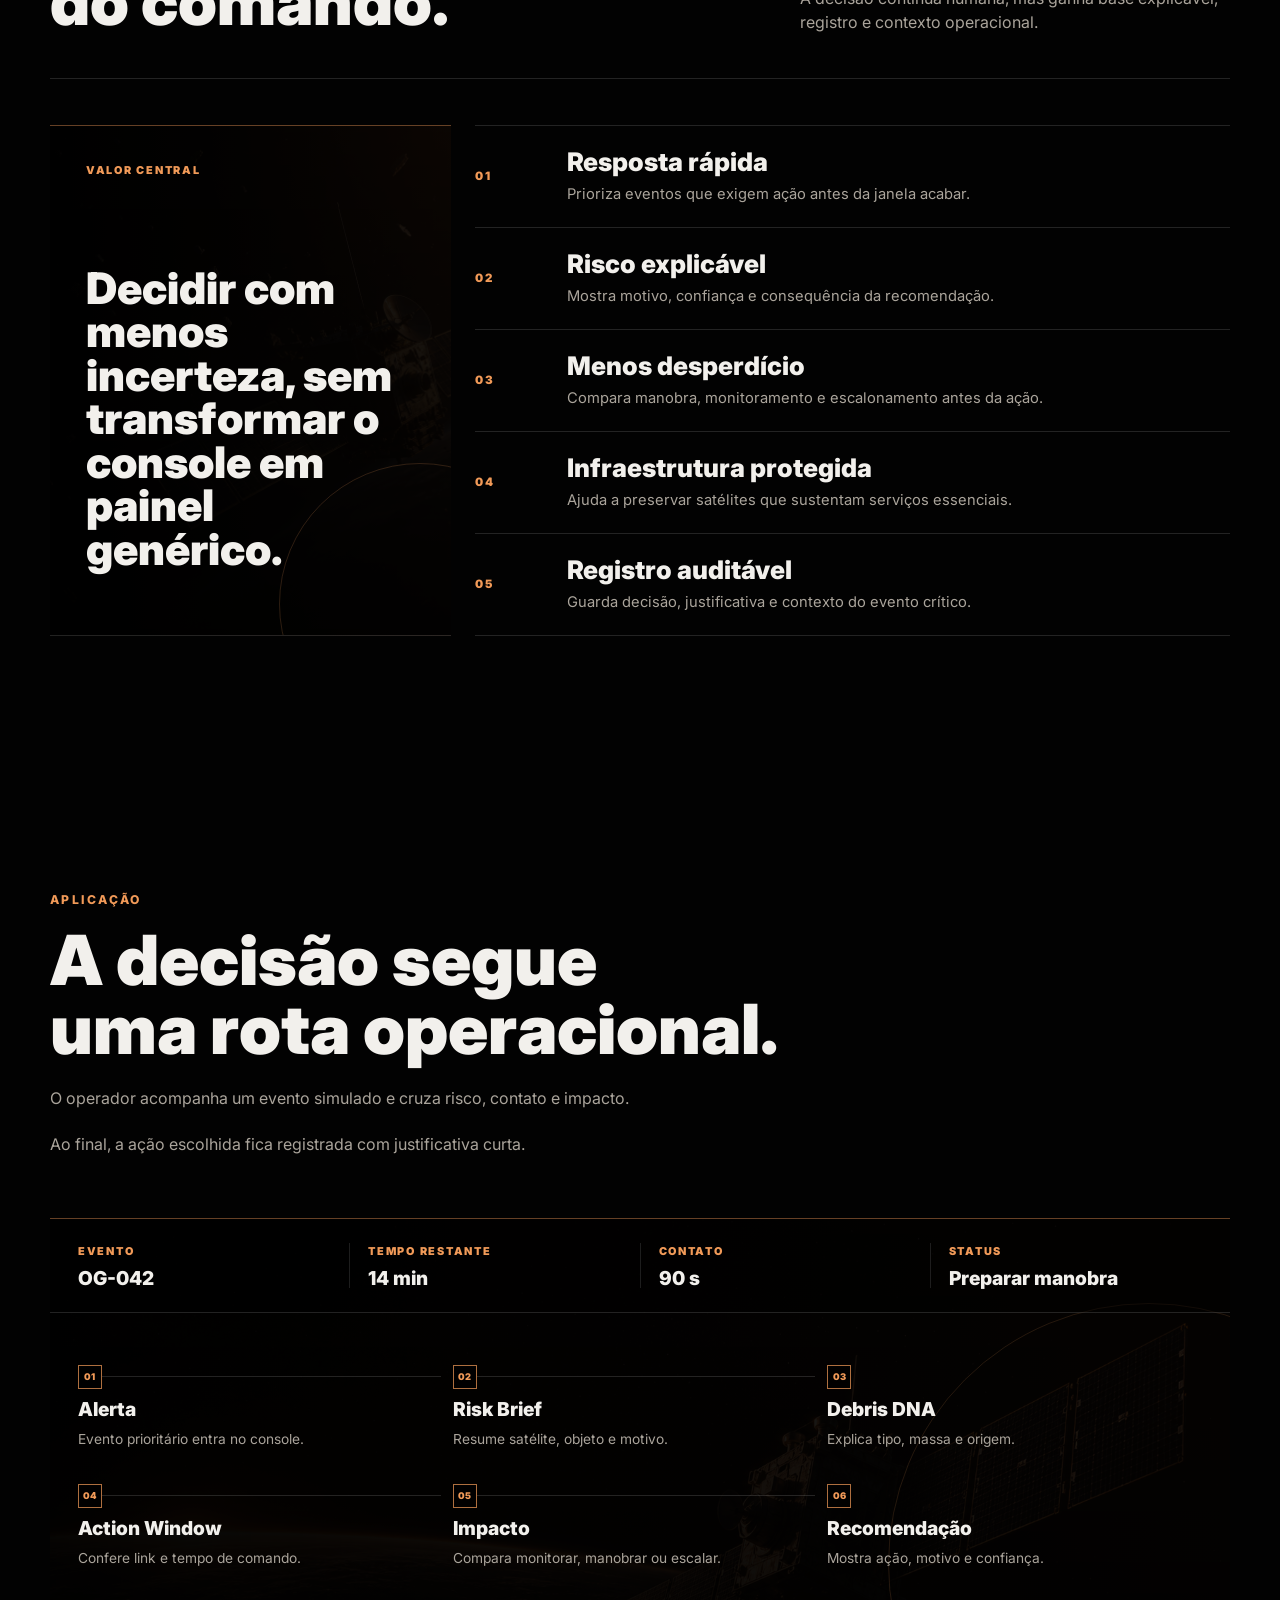
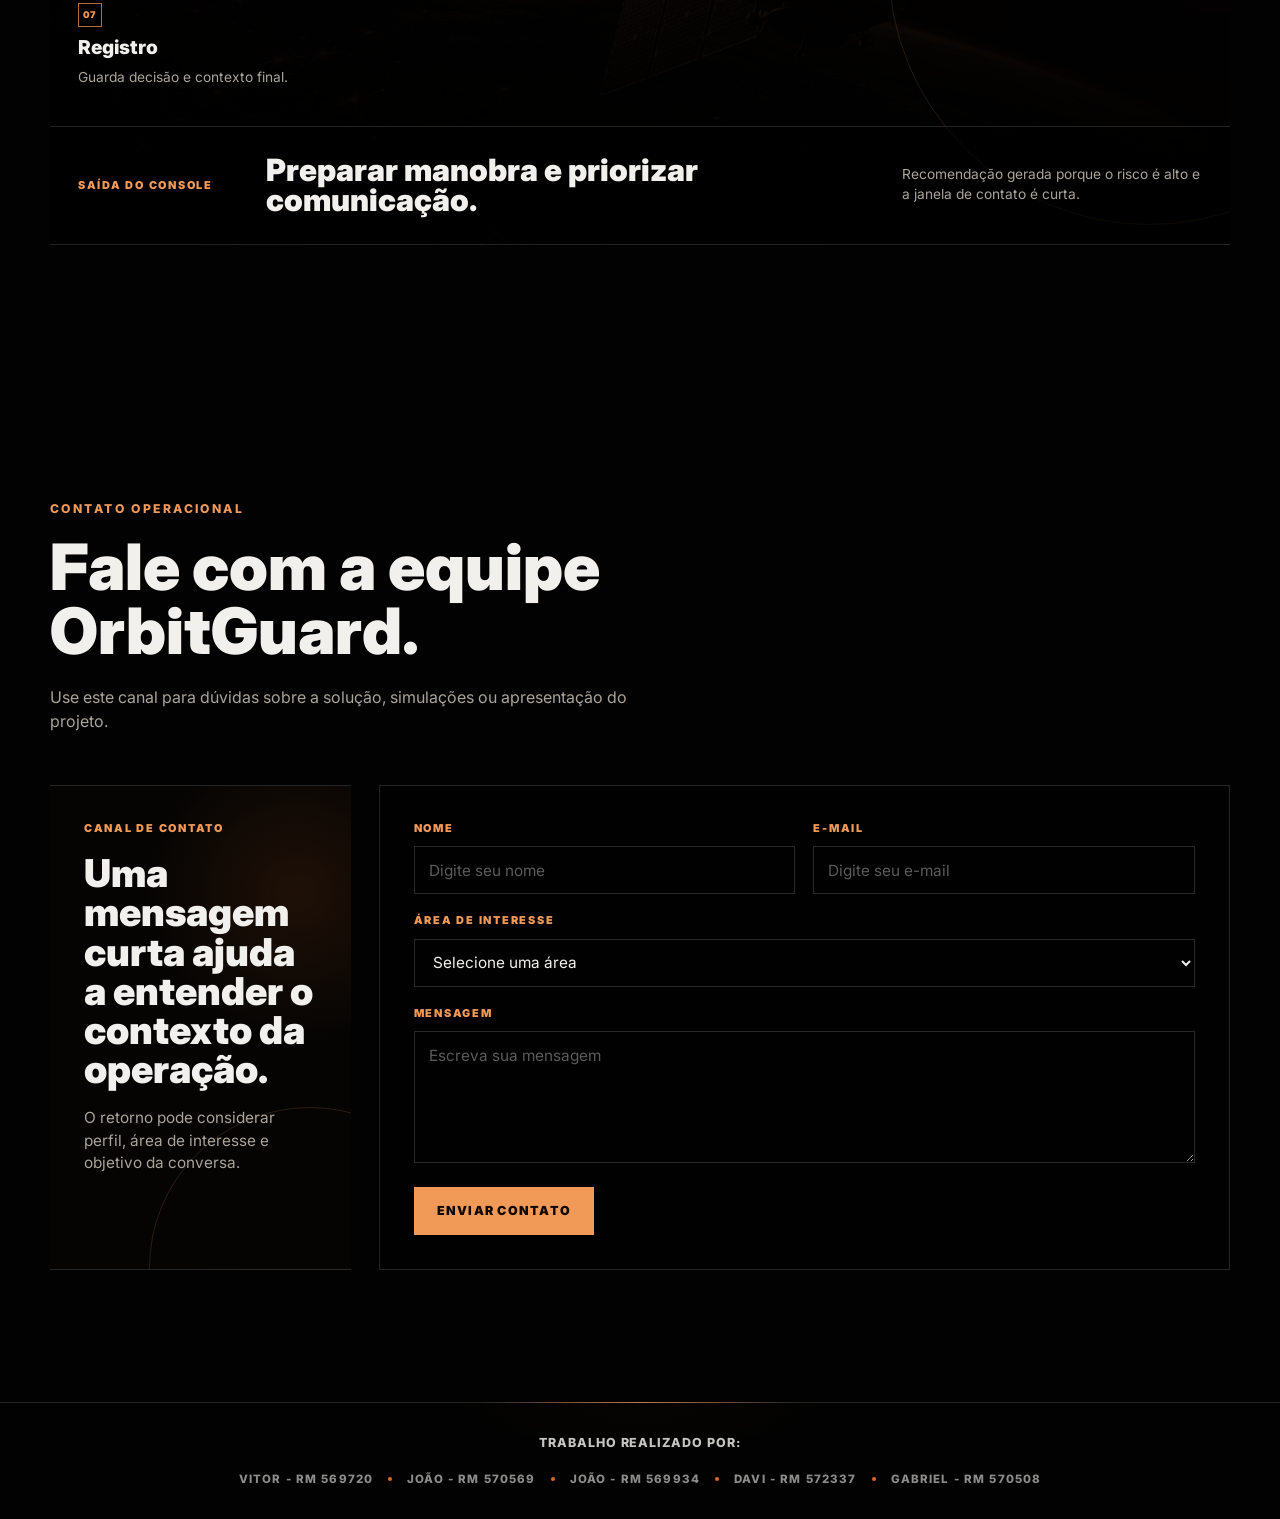
==== commit da7a814f: "Feat(formulario): Adicionando secao de formulario com validacoes" ====
--- a/index.html
+++ b/index.html
@@ -41,6 +41,7 @@
         <li><a href="#publico-alvo">Público-alvo</a></li>
         <li><a href="#beneficios">Benefícios</a></li>
         <li><a href="#aplicacao">Aplicação</a></li>
+        <li><a href="#contato">Contato</a></li>
       </ul>
     </nav>
   </header>
@@ -473,6 +474,54 @@
         </div>
       </div>
     </section>
+
+    <section class="contato" id="contato">
+      <div class="contato-topo">
+        <span class="etiqueta-secao">Contato operacional</span>
+        <h2>Fale com a equipe OrbitGuard.</h2>
+        <p>Use este canal para dúvidas sobre a solução, simulações ou apresentação do projeto.</p>
+      </div>
+
+      <div class="contato-layout">
+        <div class="contato-info">
+          <span>Canal de contato</span>
+          <strong>Uma mensagem curta ajuda a entender o contexto da operação.</strong>
+          <small>O retorno pode considerar perfil, área de interesse e objetivo da conversa.</small>
+        </div>
+
+        <form class="formulario-contato" id="formularioContato">
+          <div class="grupo-campo">
+            <label for="nomeContato">Nome</label>
+            <input id="nomeContato" type="text" placeholder="Digite seu nome">
+          </div>
+
+          <div class="grupo-campo">
+            <label for="emailContato">E-mail</label>
+            <input id="emailContato" type="email" placeholder="Digite seu e-mail">
+          </div>
+
+          <div class="grupo-campo">
+            <label for="areaContato">Área de interesse</label>
+            <select id="areaContato">
+              <option value="">Selecione uma área</option>
+              <option value="operacao">Operação de satélite</option>
+              <option value="telecom">Telecomunicações</option>
+              <option value="defesa-civil">Defesa civil</option>
+              <option value="pesquisa">Pesquisa acadêmica</option>
+              <option value="outro">Outro</option>
+            </select>
+          </div>
+
+          <div class="grupo-campo campo-mensagem">
+            <label for="mensagemContato">Mensagem</label>
+            <textarea id="mensagemContato" placeholder="Escreva sua mensagem"></textarea>
+          </div>
+
+          <button class="botao-enviar" type="submit">Enviar contato</button>
+          <p class="resultado-contato" id="resultadoContato"></p>
+        </form>
+      </div>
+    </section>
   </main>
 
   <footer class="rodape">
@@ -489,5 +538,6 @@
   </footer>
   <script src="js/carrossel.js"></script>
   <script src="js/tema.js"></script>
+  <script src="js/validacao.js"></script>
 </body>
 </html>
--- a/css/styles.css
+++ b/css/styles.css
@@ -23,7 +23,7 @@
   --carrossel-borda-ativa: rgba(241, 154, 88, 0.72);
   --carrossel-botao-ativo: rgba(241, 154, 88, 0.08);
   --largura-maxima: 1180px;
-  --altura-cabecalho: 76px;
+  --altura-cabecalho: 84px;
 }
 body.tema-eclipse {
   --preto: #050202;
@@ -1520,6 +1520,244 @@
   flex: 0 1 300px;
 }
 
+.contato {
+  width: min(100% - 40px, var(--largura-maxima));
+  margin: 0 auto;
+  padding: 118px 0 132px;
+  scroll-margin-top: var(--altura-cabecalho);
+}
+
+.contato-topo {
+  max-width: 780px;
+}
+
+.contato-topo h2 {
+  max-width: 760px;
+  margin-top: 16px;
+  color: var(--prata);
+  font-size: clamp(2.45rem, 5vw, 5.2rem);
+  font-weight: 900;
+  line-height: 1;
+}
+
+.contato-topo p {
+  max-width: 620px;
+  margin-top: 22px;
+  color: var(--texto-fraco);
+  font-size: 1rem;
+}
+
+.contato-layout {
+  margin-top: 52px;
+  display: flex;
+  align-items: stretch;
+  gap: 28px;
+}
+
+.contato-info {
+  position: relative;
+  flex: 0 1 38%;
+  min-width: 280px;
+  padding: 34px;
+  overflow: hidden;
+  border-top: 1px solid var(--linha);
+  border-bottom: 1px solid var(--linha);
+  background:
+    radial-gradient(circle at 82% 22%, var(--brilho-tema), transparent 34%),
+    rgba(8, 7, 6, 0.64);
+}
+
+.contato-info::after {
+  content: "";
+  position: absolute;
+  right: -120px;
+  bottom: -160px;
+  width: 320px;
+  height: 320px;
+  border: 1px solid var(--carrossel-orbita);
+  border-radius: 50%;
+  pointer-events: none;
+}
+
+.contato-info span,
+.grupo-campo label {
+  display: block;
+  color: var(--laranja-claro);
+  font-size: 0.68rem;
+  font-weight: 900;
+  letter-spacing: 0.16em;
+  text-transform: uppercase;
+}
+
+.contato-info strong {
+  position: relative;
+  z-index: 1;
+  display: block;
+  max-width: 420px;
+  margin-top: 18px;
+  color: var(--prata);
+  font-size: clamp(1.6rem, 3vw, 2.7rem);
+  font-weight: 900;
+  line-height: 1.02;
+}
+
+.contato-info small {
+  position: relative;
+  z-index: 1;
+  display: block;
+  max-width: 360px;
+  margin-top: 18px;
+  color: var(--texto-fraco);
+  font-size: 0.96rem;
+  line-height: 1.45;
+}
+
+.formulario-contato {
+  flex: 1 1 auto;
+  display: flex;
+  flex-wrap: wrap;
+  gap: 18px;
+  padding: 34px;
+  border: 1px solid var(--linha);
+  background: rgba(0, 0, 0, 0.28);
+}
+
+.grupo-campo {
+  flex: 1 1 calc(50% - 9px);
+  min-width: 220px;
+}
+
+.campo-mensagem {
+  flex-basis: 100%;
+}
+
+.grupo-campo label {
+  margin-bottom: 10px;
+}
+
+.grupo-campo input,
+.grupo-campo select,
+.grupo-campo textarea {
+  width: 100%;
+  min-height: 48px;
+  border: 1px solid rgba(242, 240, 236, 0.16);
+  border-radius: 0;
+  color: var(--prata);
+  background: rgba(2, 2, 2, 0.72);
+  font-family: inherit;
+  font-size: 0.96rem;
+  outline: none;
+  padding: 0 14px;
+  transition: border-color 180ms ease, background-color 180ms ease;
+}
+
+.grupo-campo textarea {
+  min-height: 132px;
+  padding-top: 14px;
+  resize: vertical;
+}
+
+.grupo-campo input::placeholder,
+.grupo-campo textarea::placeholder {
+  color: rgba(242, 240, 236, 0.38);
+}
+
+.grupo-campo input:focus,
+.grupo-campo select:focus,
+.grupo-campo textarea:focus {
+  border-color: var(--borda-tema-ativa);
+  background: rgba(2, 2, 2, 0.9);
+}
+
+.botao-enviar {
+  min-height: 48px;
+  padding: 0 22px;
+  border: 1px solid var(--laranja-claro);
+  color: #120804;
+  background: var(--laranja-claro);
+  font-family: inherit;
+  font-size: 0.78rem;
+  font-weight: 900;
+  letter-spacing: 0.1em;
+  text-transform: uppercase;
+  cursor: pointer;
+  transition: transform 180ms ease, filter 180ms ease;
+}
+
+.botao-enviar:hover,
+.botao-enviar:focus-visible {
+  transform: translateY(-2px);
+  filter: brightness(1.06);
+  outline: none;
+}
+
+.resultado-contato {
+  flex: 1 1 260px;
+  align-self: center;
+  color: var(--texto-fraco);
+  font-size: 0.9rem;
+  font-weight: 700;
+}
+
+.resultado-contato.erro {
+  color: var(--laranja-claro);
+}
+
+.resultado-contato.sucesso {
+  color: var(--prata);
+}
+
+@media (max-width: 900px) {
+  .contato-layout {
+    flex-direction: column;
+  }
+
+  .contato-info {
+    flex-basis: auto;
+    width: 100%;
+  }
+}
+
+@media (max-width: 560px) {
+  .contato {
+    width: min(100% - 28px, var(--largura-maxima));
+    padding: 76px 0 88px;
+  }
+
+  .contato-layout {
+    margin-top: 38px;
+  }
+
+  .contato-info,
+  .formulario-contato {
+    min-width: 0;
+    padding: 24px 18px;
+  }
+
+  .grupo-campo {
+    flex-basis: 100%;
+    min-width: 0;
+  }
+
+  .botao-enviar {
+    width: 100%;
+  }
+}
+
+@media (max-width: 460px) {
+  .contato {
+    width: min(100% - 24px, var(--largura-maxima));
+  }
+
+  .contato-topo h2 {
+    font-size: clamp(2rem, 12vw, 3.35rem);
+  }
+
+  .contato-topo p {
+    font-size: 0.96rem;
+  }
+}
+
 .ancora-vazia {
   height: 1px;
   scroll-margin-top: var(--altura-cabecalho);
@@ -2746,8 +2984,86 @@
   }
 
   .controle-menu:checked ~ .links-menu {
-    max-height: 360px;
+    max-height: 430px;
     padding-top: 12px;
+  }
+}
+
+.cabecalho {
+  background: linear-gradient(180deg, var(--cabecalho-cheio), rgba(0, 0, 0, 0.42));
+}
+
+.menu {
+  width: min(100% - 64px, var(--largura-maxima));
+  min-height: var(--altura-cabecalho);
+  gap: 34px;
+}
+
+.marca {
+  padding: 8px 0;
+}
+
+.links-menu {
+  gap: 24px;
+}
+
+.troca-tema {
+  padding: 7px;
+}
+
+.botao-tema {
+  min-height: 34px;
+  padding: 0 12px;
+}
+
+@media (max-width: 900px) {
+  .cabecalho {
+    position: sticky;
+    background: rgba(0, 0, 0, 0.94);
+  }
+
+  .menu {
+    width: min(100% - 36px, var(--largura-maxima));
+    min-height: 76px;
+    padding: 16px 0;
+    gap: 14px;
+  }
+
+  .botao-menu {
+    width: 46px;
+    height: 46px;
+  }
+
+  .troca-tema {
+    margin-top: 16px;
+    padding: 12px;
+  }
+
+  .links-menu {
+    margin-top: 14px;
+  }
+
+  .links-menu a {
+    padding: 15px 2px;
+  }
+
+  .controle-menu:checked ~ .links-menu {
+    max-height: 470px;
+    padding-top: 14px;
+  }
+}
+
+@media (max-width: 460px) {
+  .menu {
+    width: min(100% - 28px, var(--largura-maxima));
+  }
+
+  .nome-marca {
+    font-size: 1rem;
+  }
+
+  .troca-tema {
+    padding: 10px;
   }
 }
 
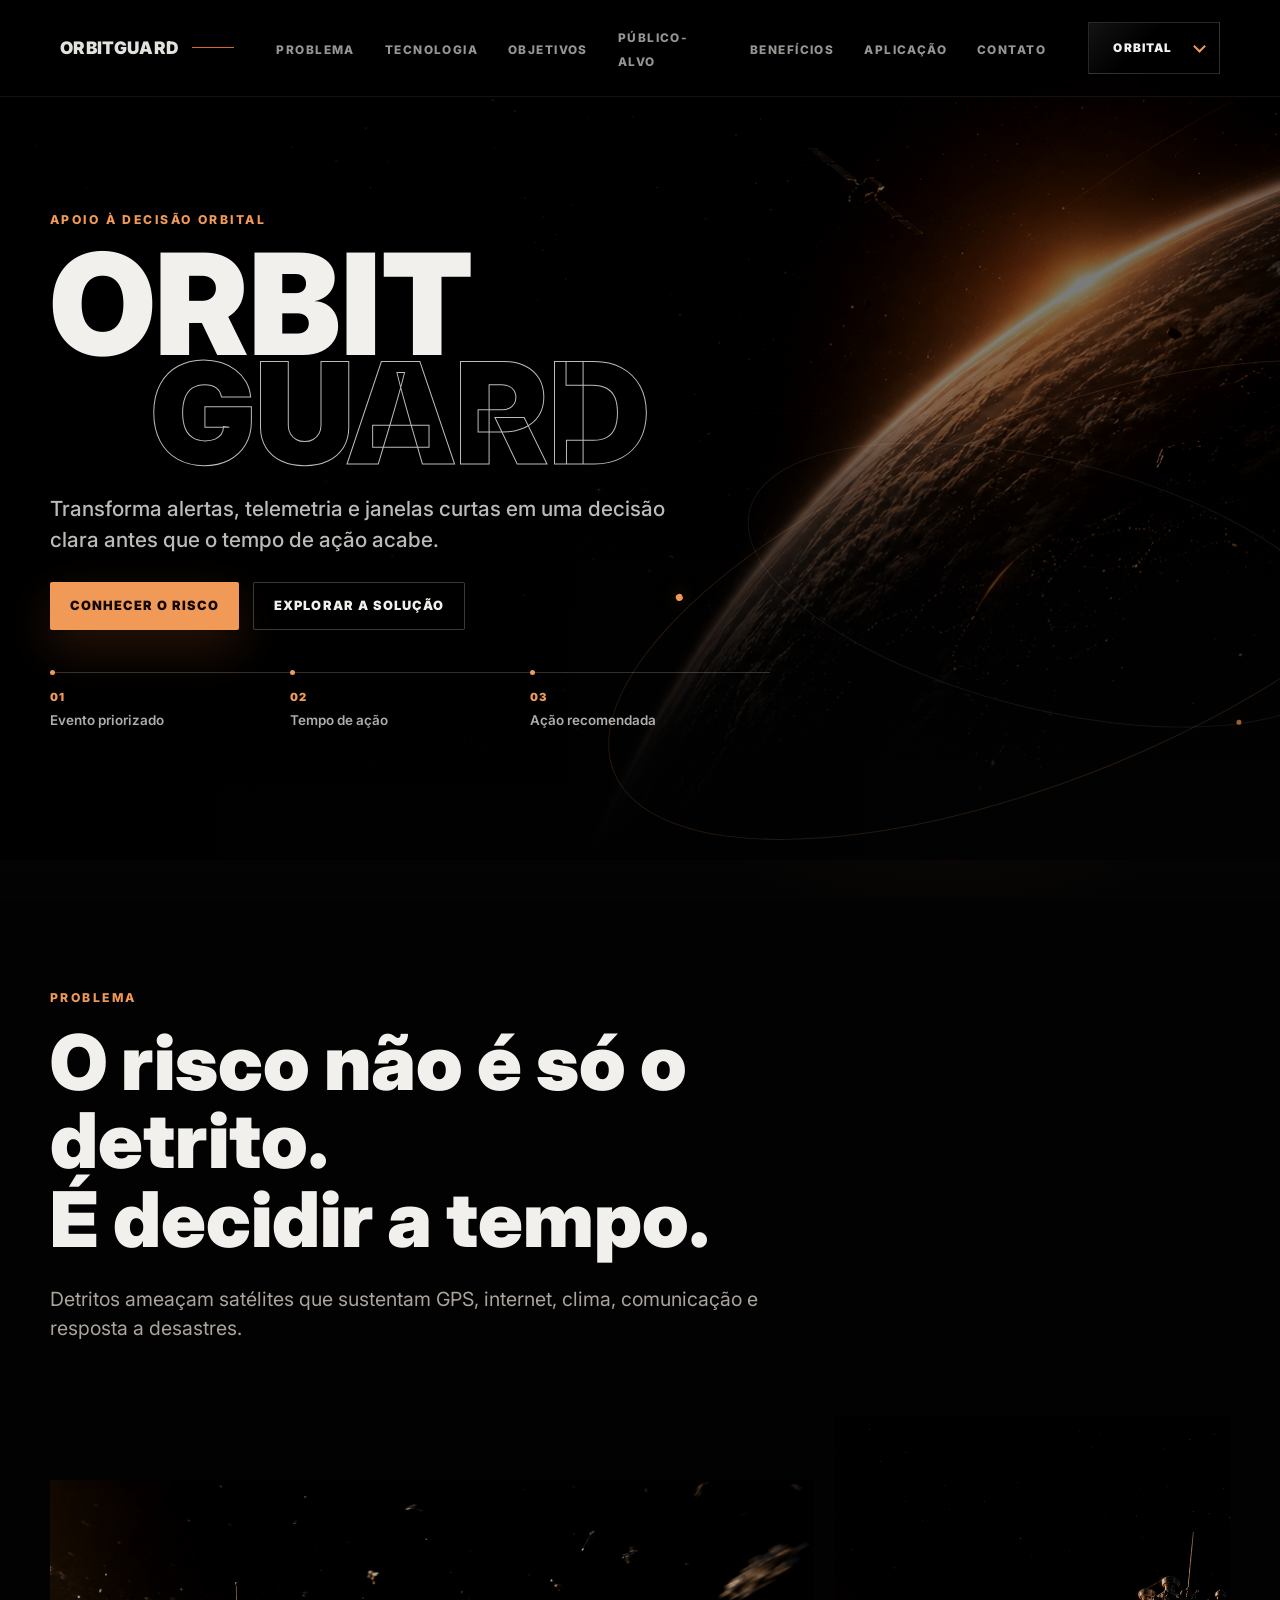
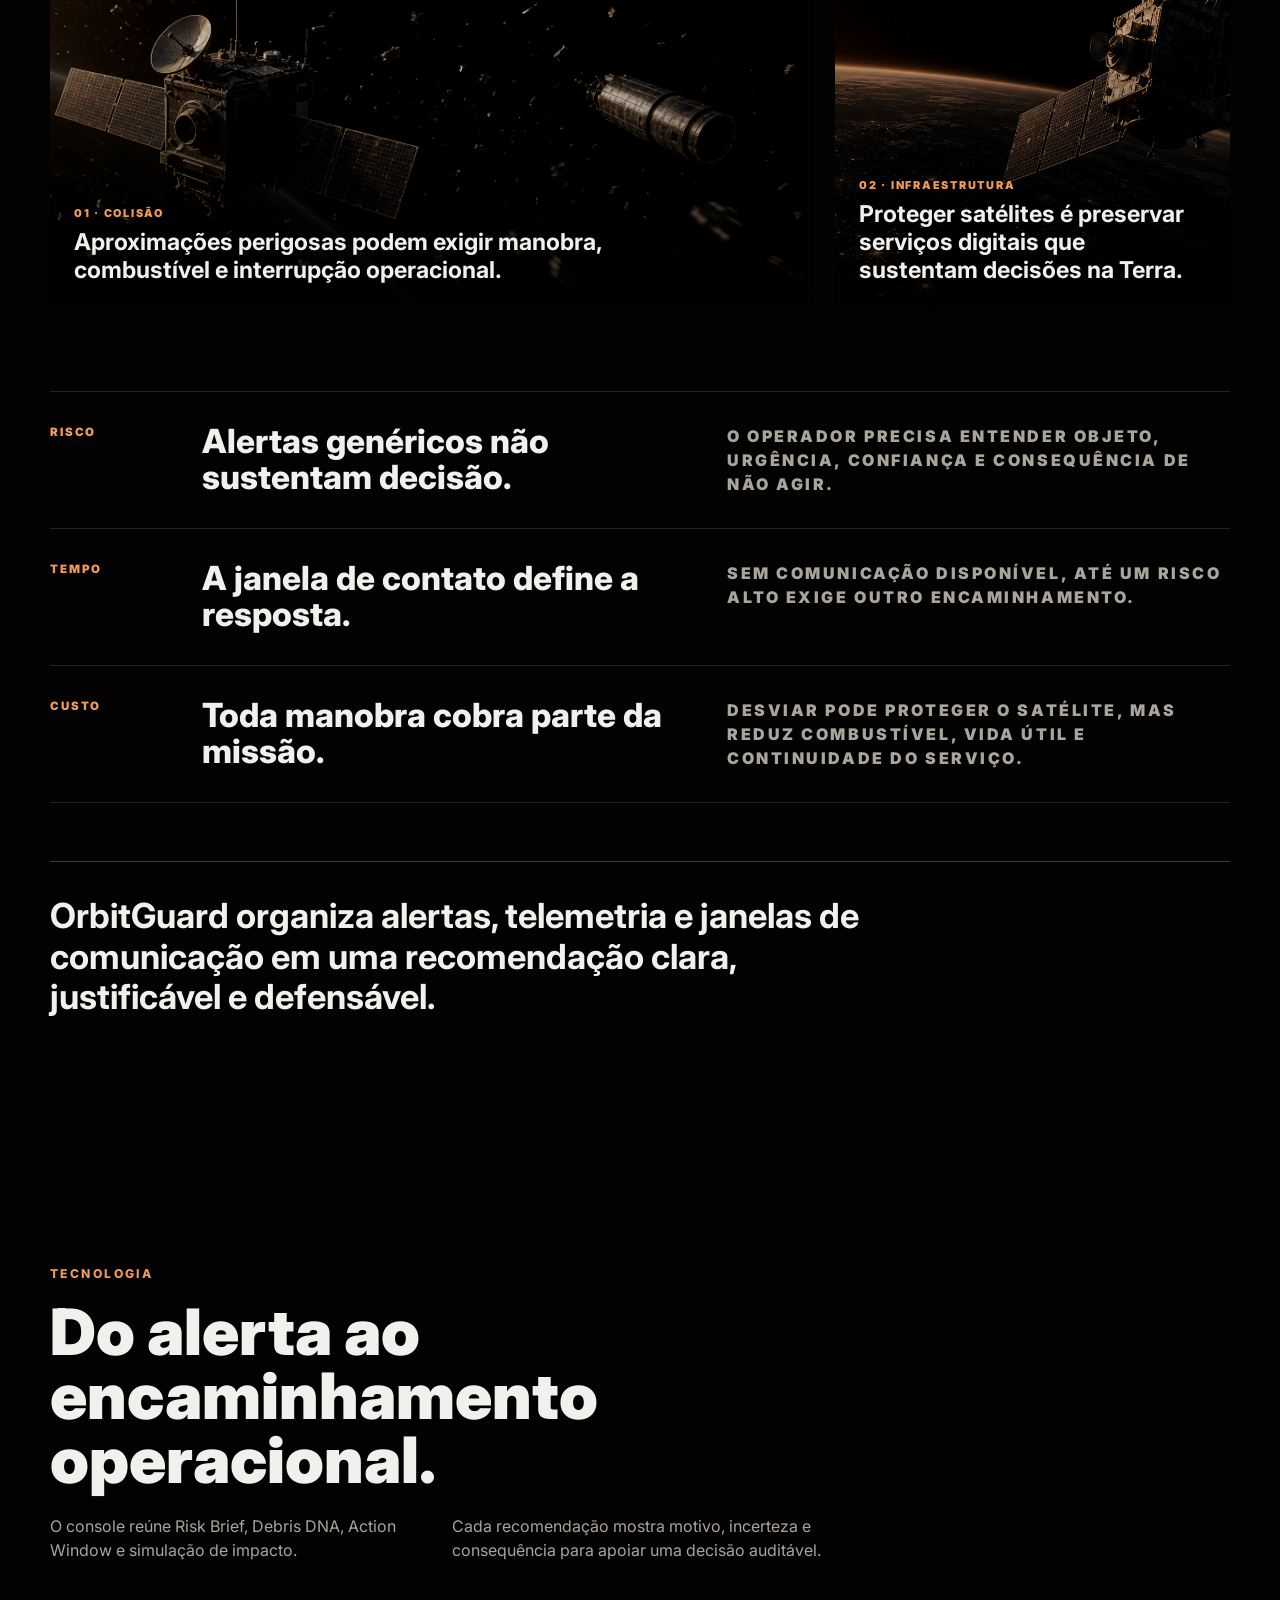
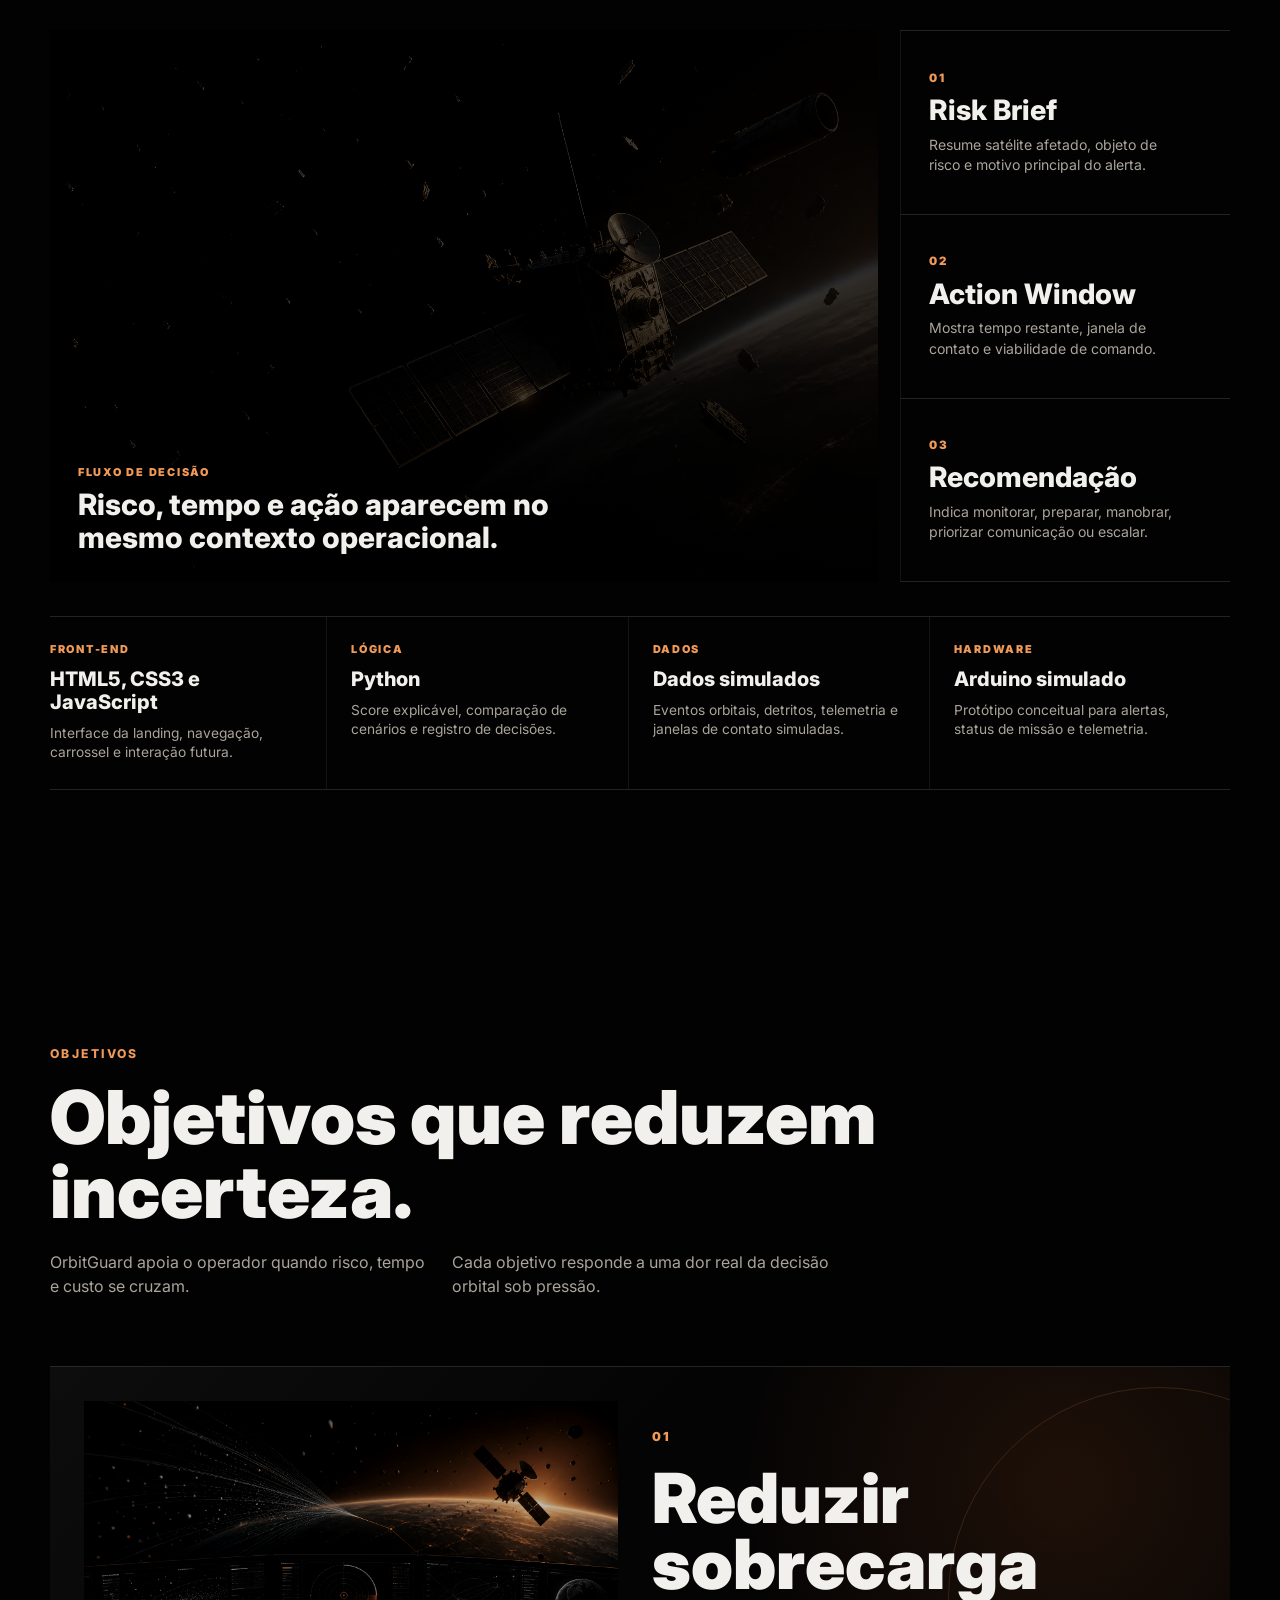
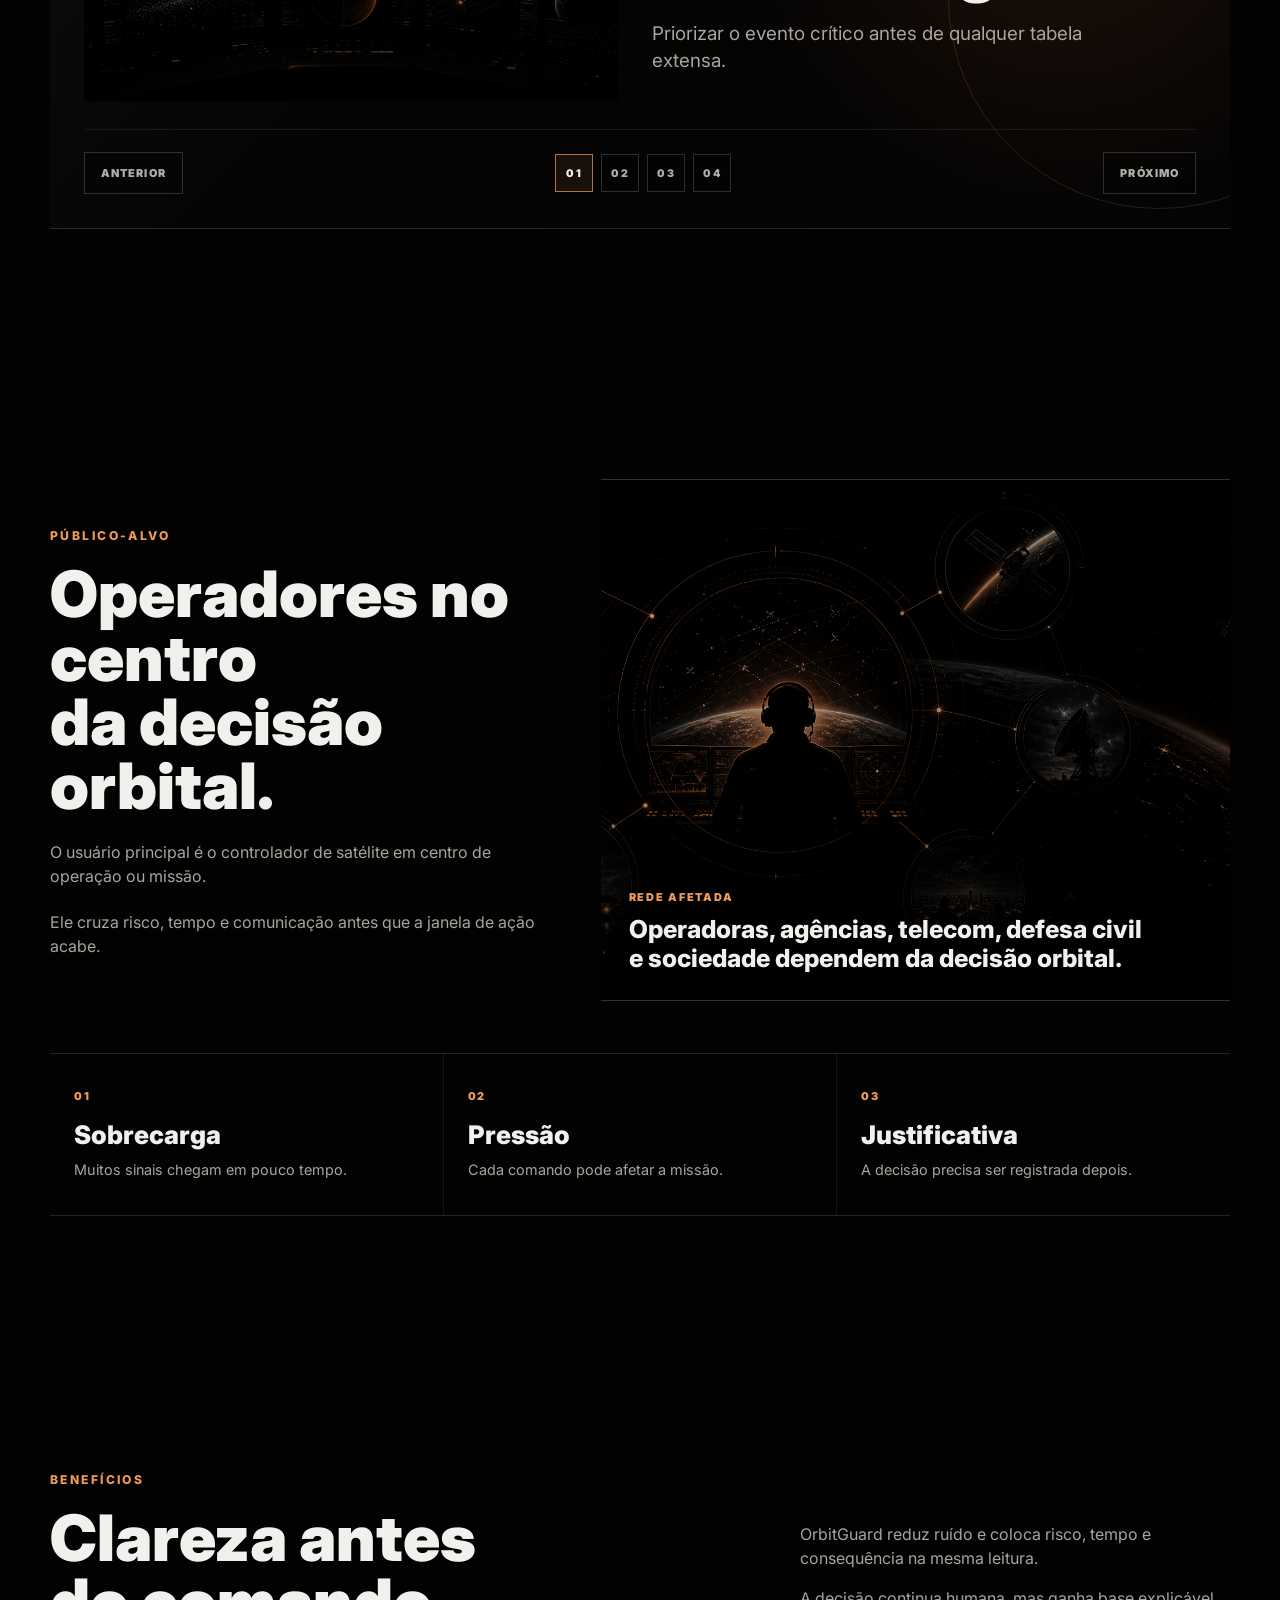
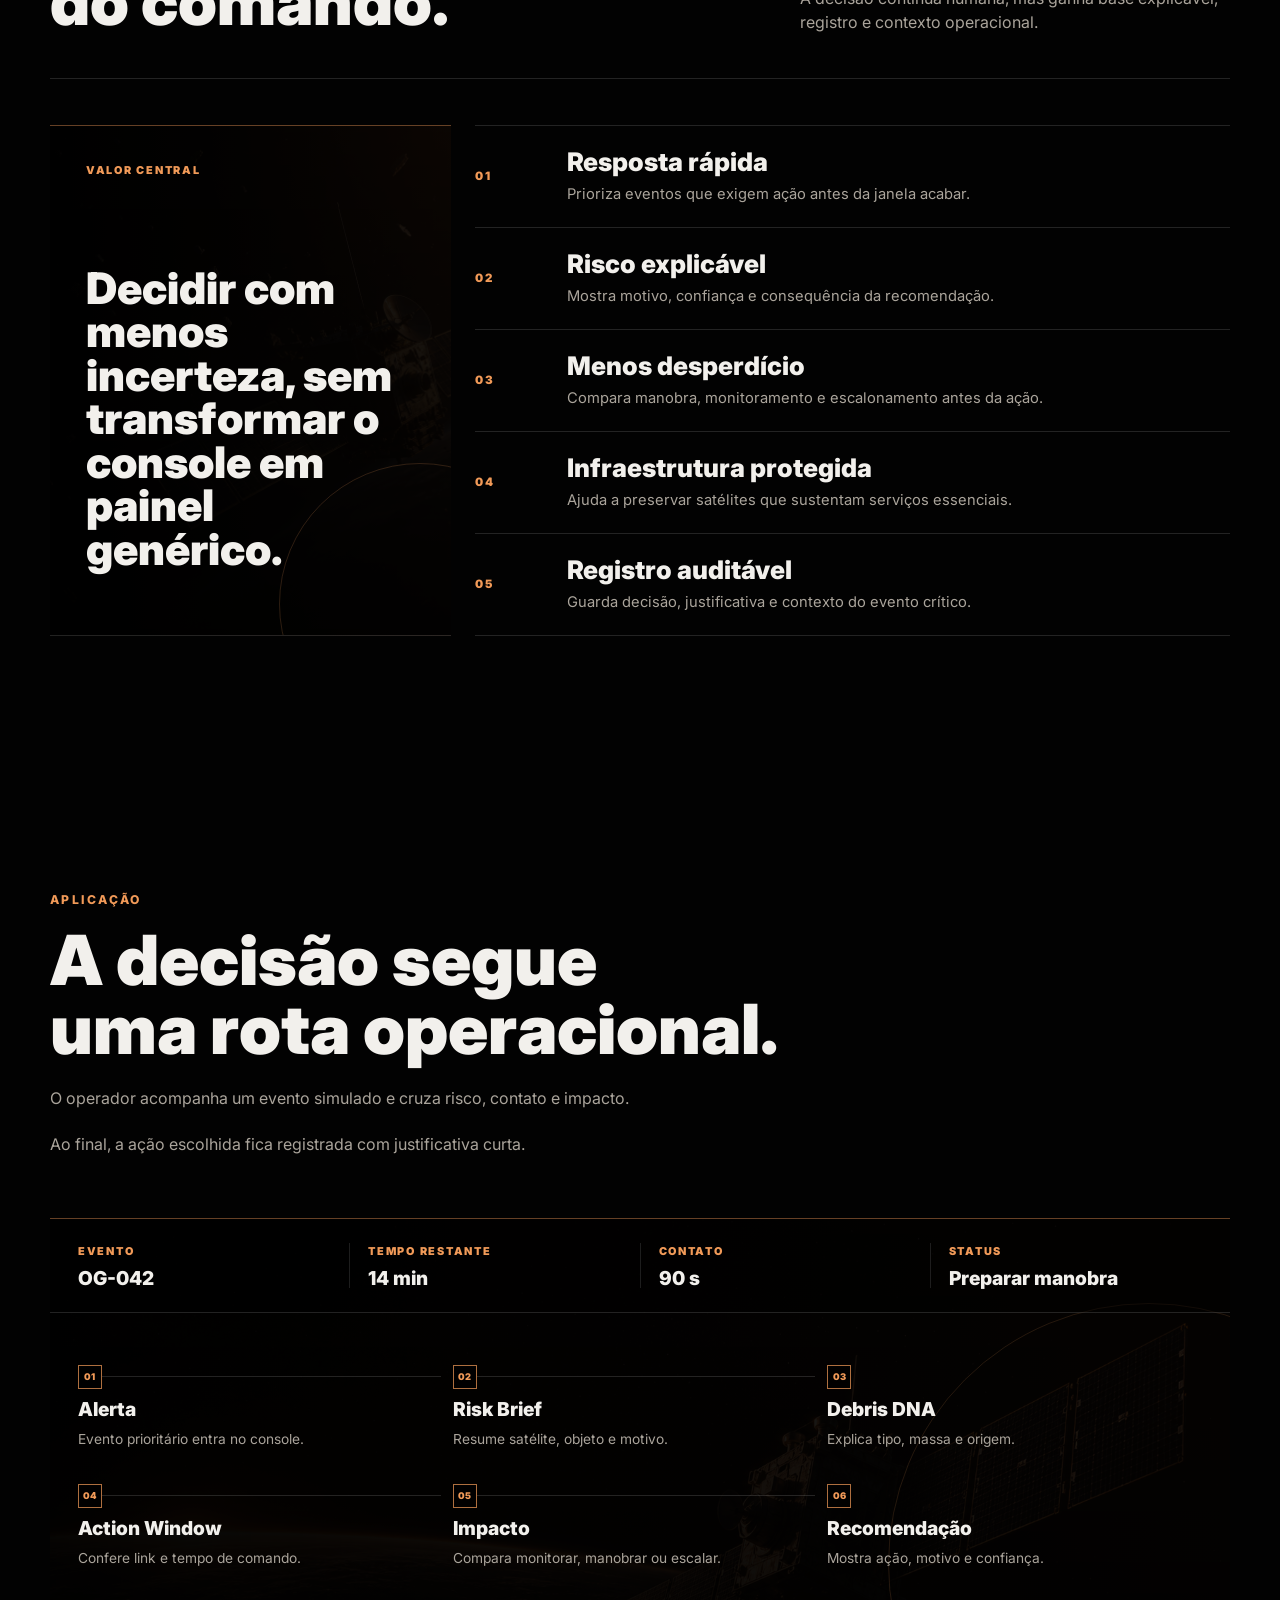
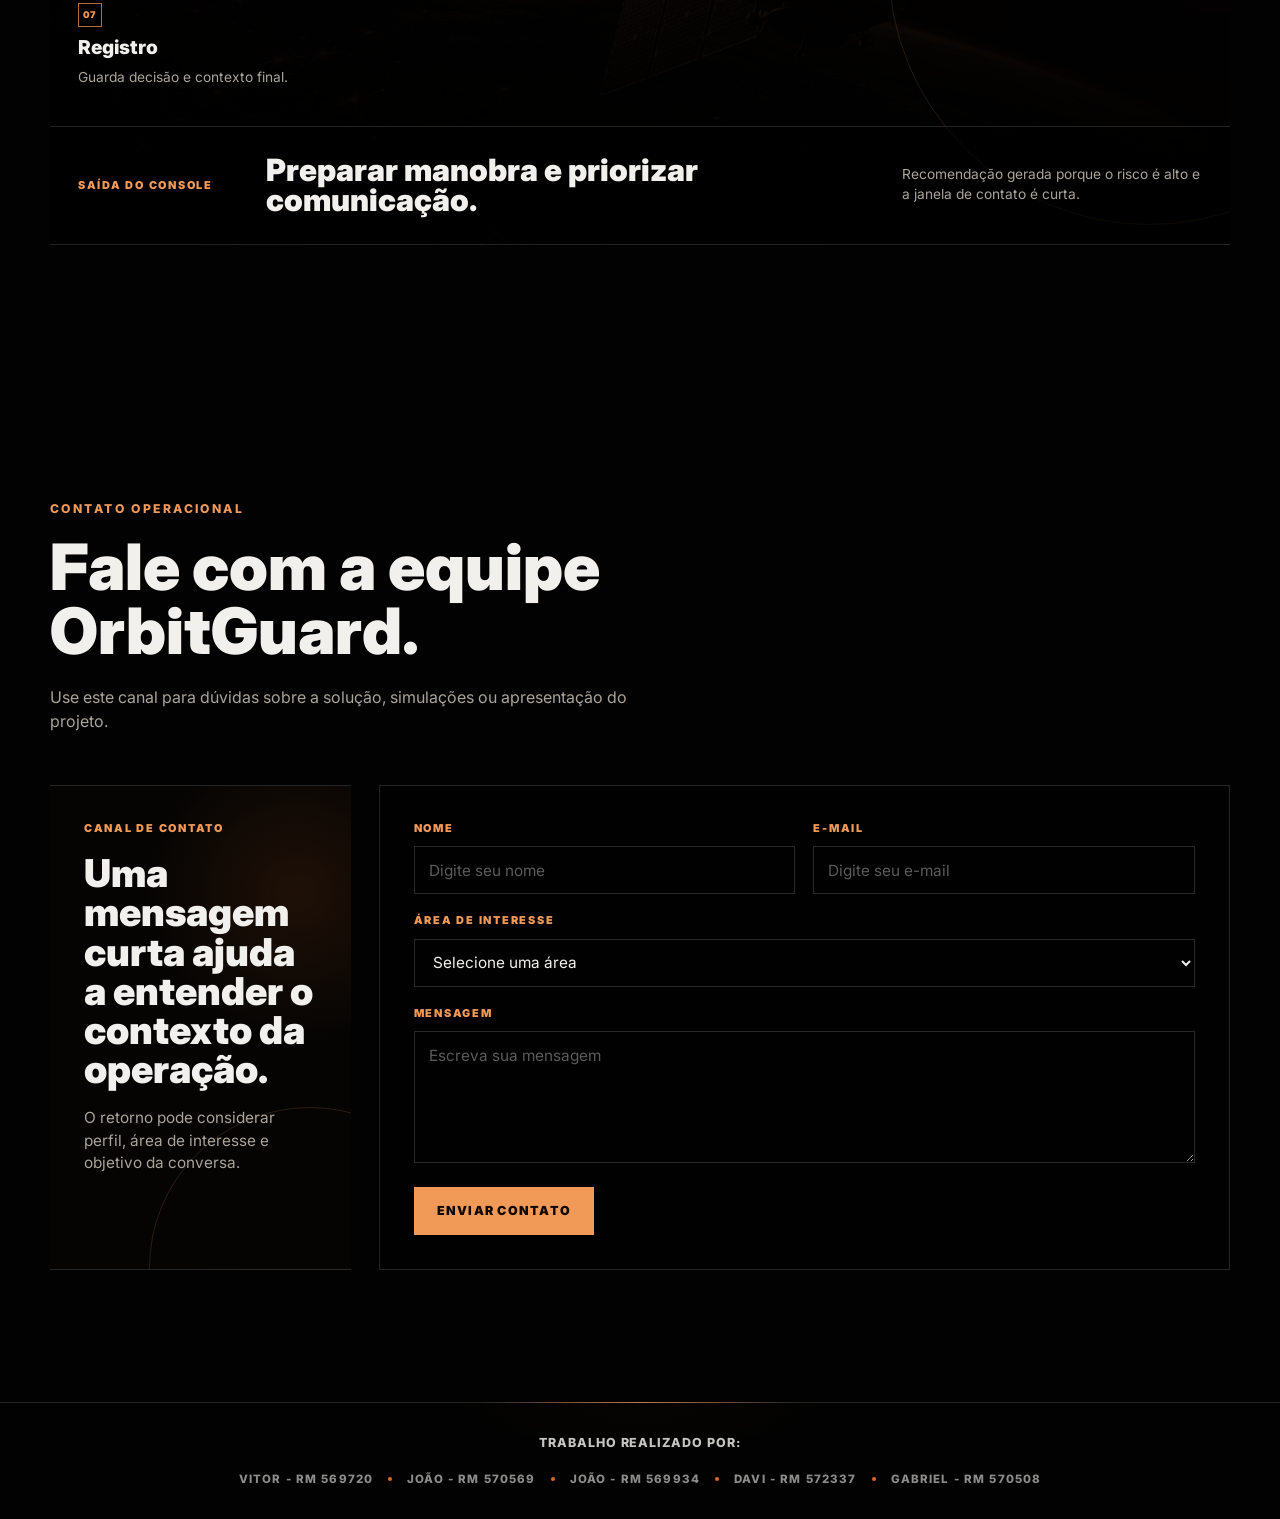
==== commit 5dfb8d38: "fix(header): ajustando header e dropdown dos temas das cores" ====
--- a/index.html
+++ b/index.html
@@ -26,11 +26,14 @@
       </label>
 
       <div class="troca-tema">
-        <span>Tema</span>
-        <div class="opcoes-tema">
-          <button class="botao-tema ativo" id="btnOrbital" type="button">Orbital</button>
-          <button class="botao-tema" id="btnEclipse" type="button">Eclipse</button>
-          <button class="botao-tema" id="btnLunar" type="button">Lunar</button>
+        <button class="botao-dropdown-tema" id="botaoTema" type="button">
+          <span id="textoTema">Orbital</span>
+        </button>
+
+        <div class="lista-temas" id="listaTemas">
+          <button class="opcao-tema ativo" type="button" data-tema="orbital">Orbital</button>
+          <button class="opcao-tema" type="button" data-tema="eclipse">Eclipse</button>
+          <button class="opcao-tema" type="button" data-tema="lunar">Lunar</button>
         </div>
       </div>
 
--- a/css/styles.css
+++ b/css/styles.css
@@ -2994,26 +2994,118 @@
 }
 
 .menu {
-  width: min(100% - 64px, var(--largura-maxima));
-  min-height: var(--altura-cabecalho);
-  gap: 34px;
+  width: min(100% - 120px, var(--largura-maxima));
+  min-height: 96px;
+  gap: 42px;
 }
 
 .marca {
-  padding: 8px 0;
+  padding: 12px 0;
 }
 
 .links-menu {
-  gap: 24px;
+  gap: 30px;
 }
 
 .troca-tema {
-  padding: 7px;
-}
-
-.botao-tema {
+  position: relative;
+  min-width: 132px;
+  display: inline-flex;
+  align-items: center;
+  justify-content: center;
+  padding: 8px 38px 8px 16px;
+  border: 1px solid rgba(242, 240, 236, 0.16);
+  background:
+    linear-gradient(135deg, rgba(242, 240, 236, 0.08), transparent 42%),
+    rgba(0, 0, 0, 0.34);
+  box-shadow: inset 0 0 0 1px rgba(0, 0, 0, 0.18);
+  transition: border-color 180ms ease, background-color 180ms ease;
+}
+
+.troca-tema::after {
+  content: "";
+  position: absolute;
+  top: 50%;
+  right: 15px;
+  width: 7px;
+  height: 7px;
+  border-right: 2px solid var(--laranja-claro);
+  border-bottom: 2px solid var(--laranja-claro);
+  pointer-events: none;
+  transform: translateY(-68%) rotate(45deg);
+  transition: transform 180ms ease;
+}
+
+.troca-tema.aberto::after {
+  transform: translateY(-30%) rotate(225deg);
+}
+
+.troca-tema:hover,
+.troca-tema:focus-within {
+  border-color: var(--borda-tema-ativa);
+  background:
+    linear-gradient(135deg, rgba(242, 240, 236, 0.1), transparent 42%),
+    rgba(0, 0, 0, 0.48);
+}
+
+.botao-dropdown-tema {
+  width: 100%;
   min-height: 34px;
-  padding: 0 12px;
+  border: 0;
+  color: var(--prata);
+  background: transparent;
+  font-family: inherit;
+  font-size: 0.74rem;
+  font-weight: 900;
+  letter-spacing: 0.1em;
+  text-transform: uppercase;
+  outline: none;
+  padding: 0;
+  cursor: pointer;
+  text-align: center;
+}
+
+.lista-temas {
+  position: absolute;
+  top: calc(100% + 8px);
+  right: 0;
+  left: 0;
+  z-index: 30;
+  display: none;
+  padding: 6px;
+  border: 1px solid var(--borda-tema-ativa);
+  background:
+    linear-gradient(135deg, rgba(242, 240, 236, 0.08), transparent 45%),
+    rgba(3, 3, 3, 0.96);
+  box-shadow: 0 18px 38px rgba(0, 0, 0, 0.46);
+}
+
+.troca-tema.aberto .lista-temas {
+  display: block;
+}
+
+.opcao-tema {
+  width: 100%;
+  min-height: 36px;
+  border: 0;
+  color: var(--prata);
+  background: transparent;
+  font-family: inherit;
+  font-size: 0.68rem;
+  font-weight: 900;
+  letter-spacing: 0.08em;
+  text-align: left;
+  text-transform: uppercase;
+  padding: 0 10px;
+  cursor: pointer;
+}
+
+.opcao-tema:hover,
+.opcao-tema:focus-visible,
+.opcao-tema.ativo {
+  color: var(--prata);
+  background: rgba(242, 240, 236, 0.08);
+  outline: none;
 }
 
 @media (max-width: 900px) {
@@ -3023,10 +3115,10 @@
   }
 
   .menu {
-    width: min(100% - 36px, var(--largura-maxima));
-    min-height: 76px;
-    padding: 16px 0;
-    gap: 14px;
+    width: min(100% - 52px, var(--largura-maxima));
+    min-height: 88px;
+    padding: 20px 0;
+    gap: 16px;
   }
 
   .botao-menu {
@@ -3035,27 +3127,35 @@
   }
 
   .troca-tema {
+    grid-column: 1 / -1;
+    display: none;
+    width: 100%;
+    min-width: 0;
+    margin-top: 18px;
+    padding: 12px 42px 12px 16px;
+  }
+
+  .controle-menu:checked ~ .troca-tema {
+    display: flex;
+  }
+
+  .links-menu {
     margin-top: 16px;
-    padding: 12px;
-  }
-
-  .links-menu {
-    margin-top: 14px;
   }
 
   .links-menu a {
-    padding: 15px 2px;
+    padding: 16px 2px;
   }
 
   .controle-menu:checked ~ .links-menu {
-    max-height: 470px;
-    padding-top: 14px;
+    max-height: 500px;
+    padding-top: 16px;
   }
 }
 
 @media (max-width: 460px) {
   .menu {
-    width: min(100% - 28px, var(--largura-maxima));
+    width: min(100% - 32px, var(--largura-maxima));
   }
 
   .nome-marca {
@@ -3063,7 +3163,11 @@
   }
 
   .troca-tema {
-    padding: 10px;
+    padding: 11px 40px 11px 12px;
+  }
+
+  .lista-temas {
+    top: calc(100% + 6px);
   }
 }
 
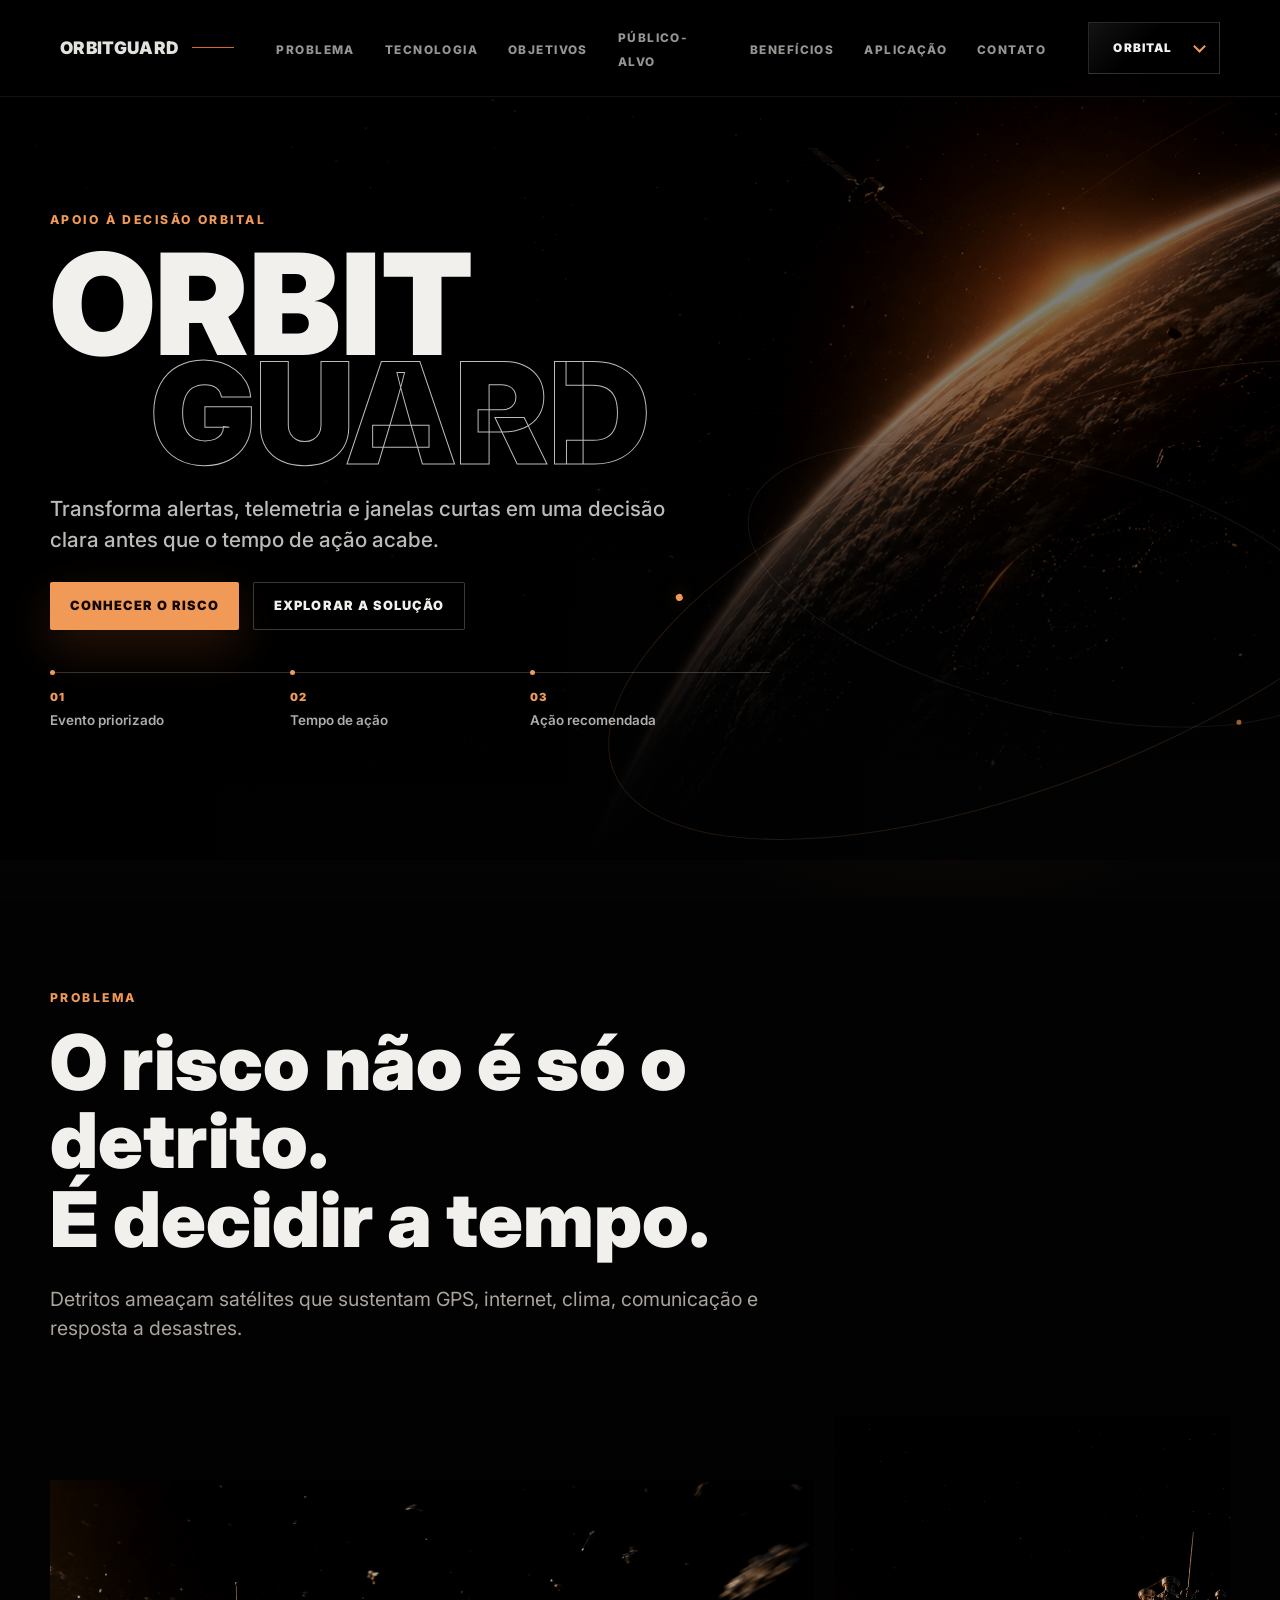
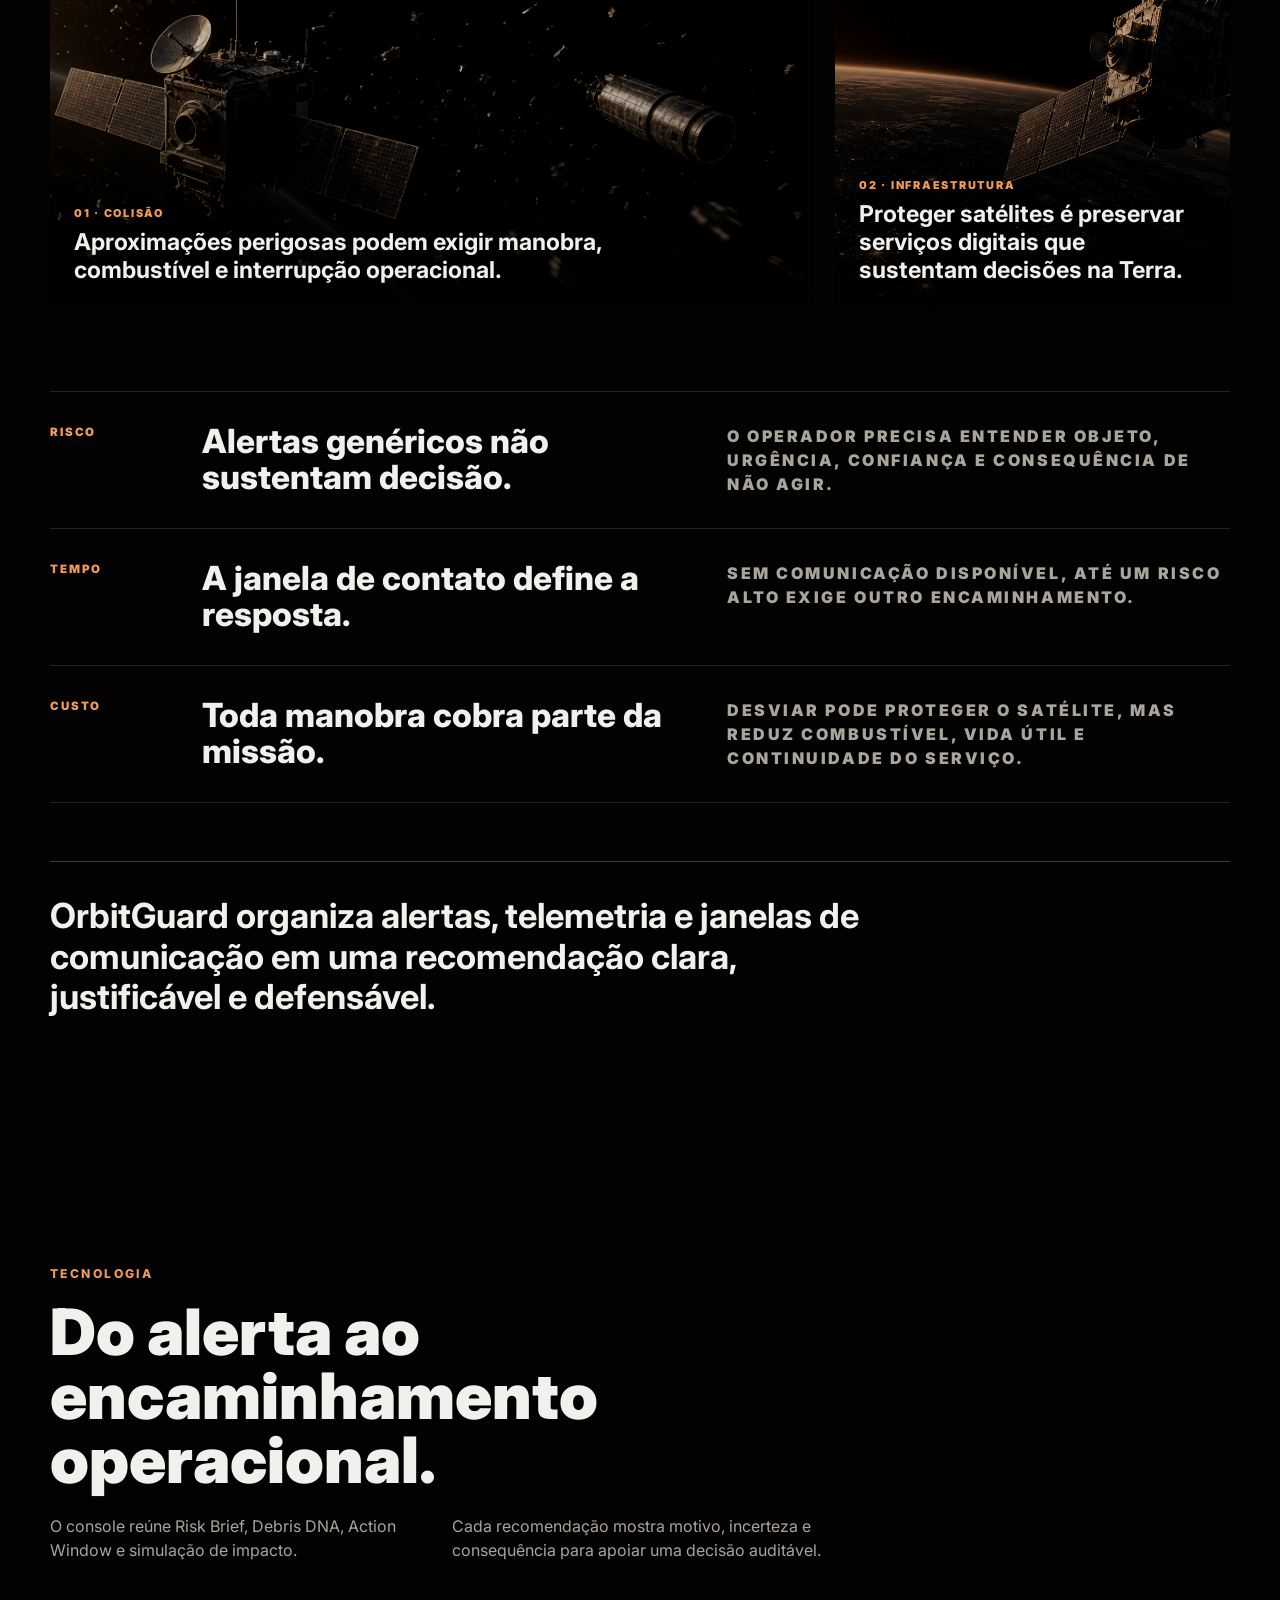
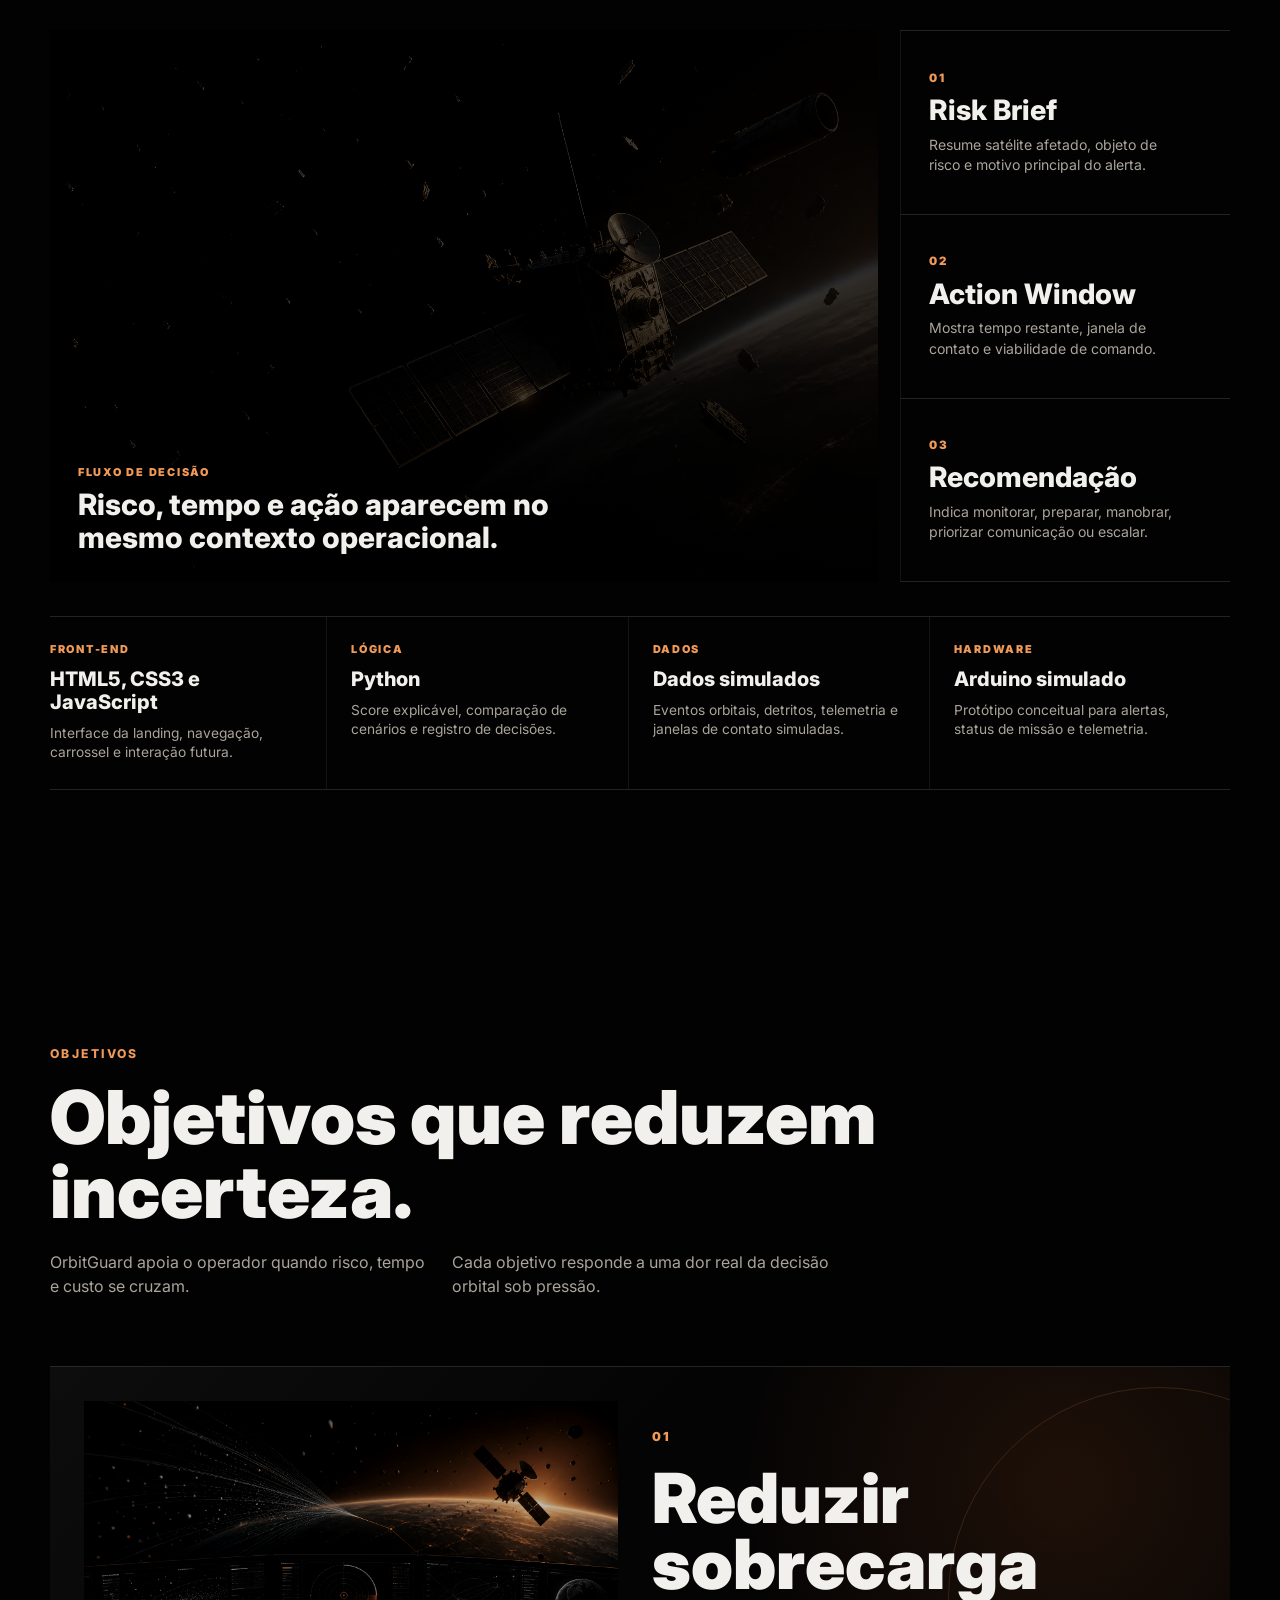
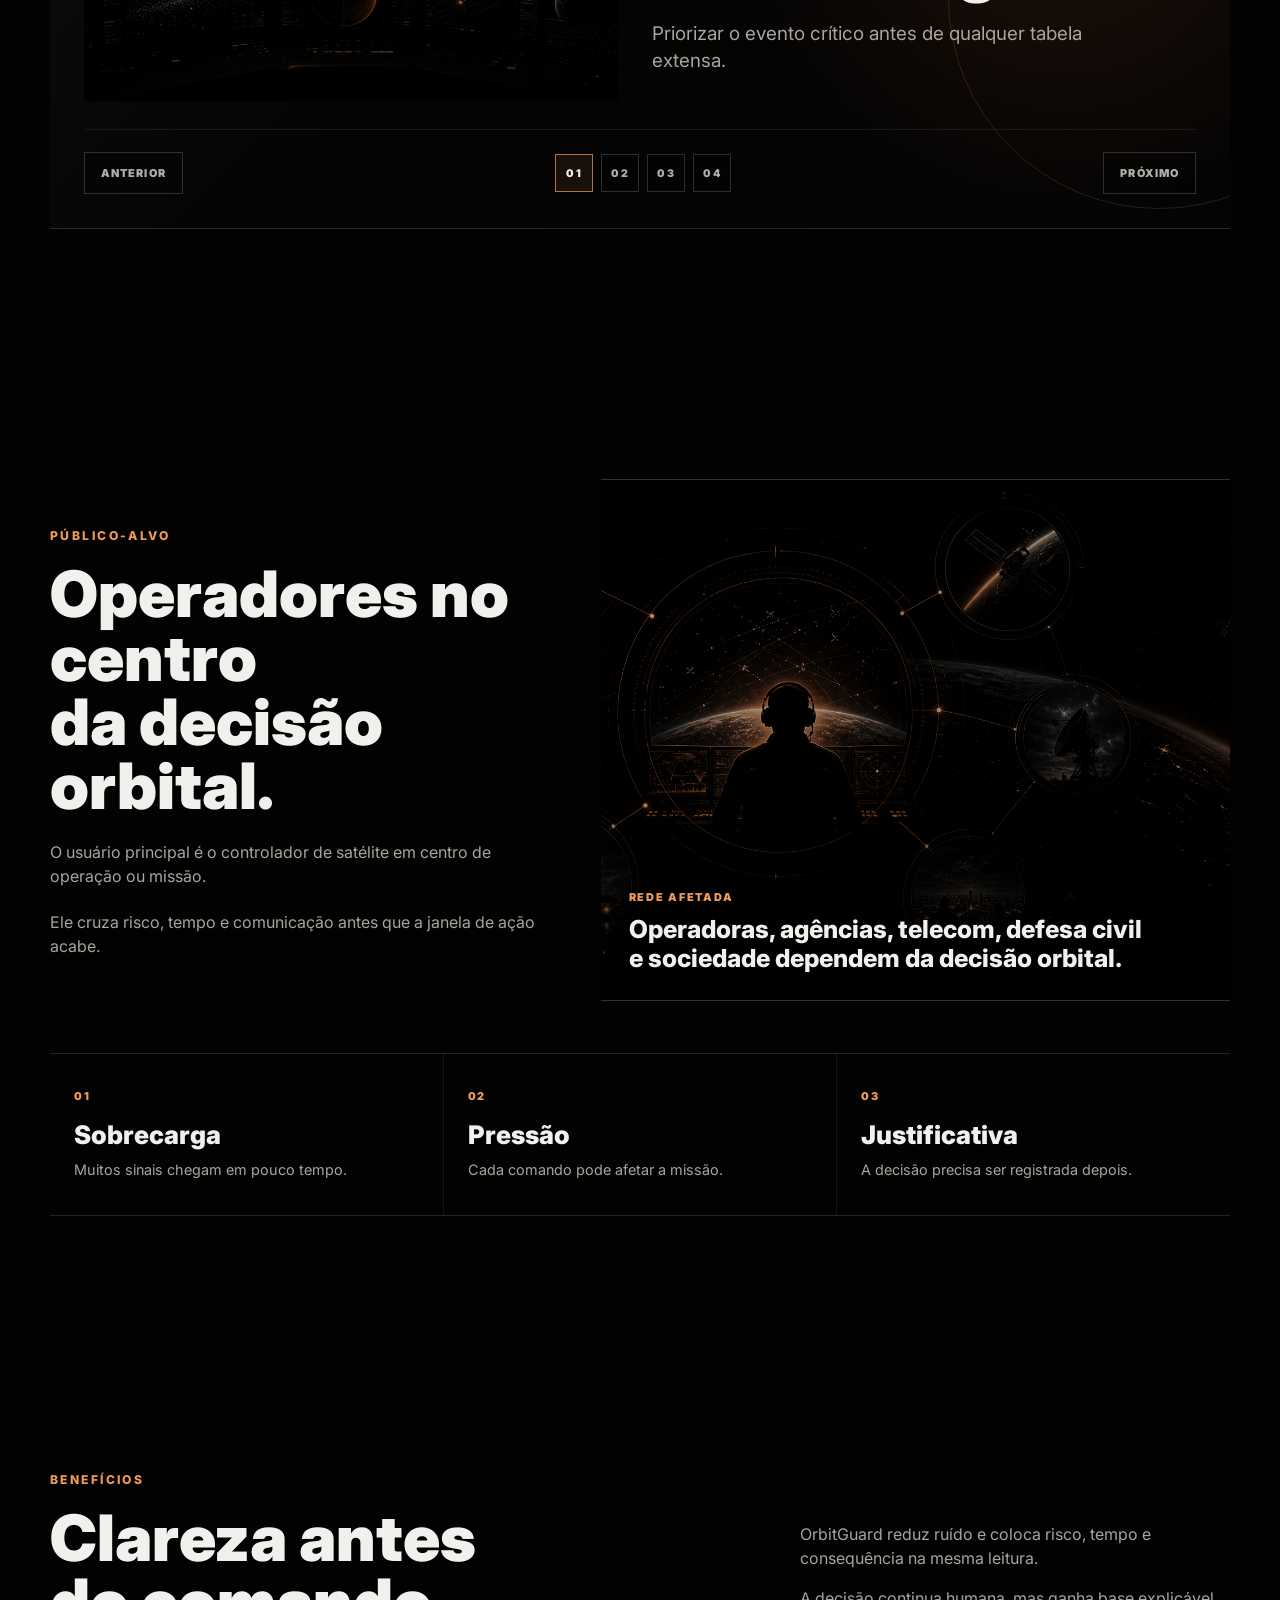
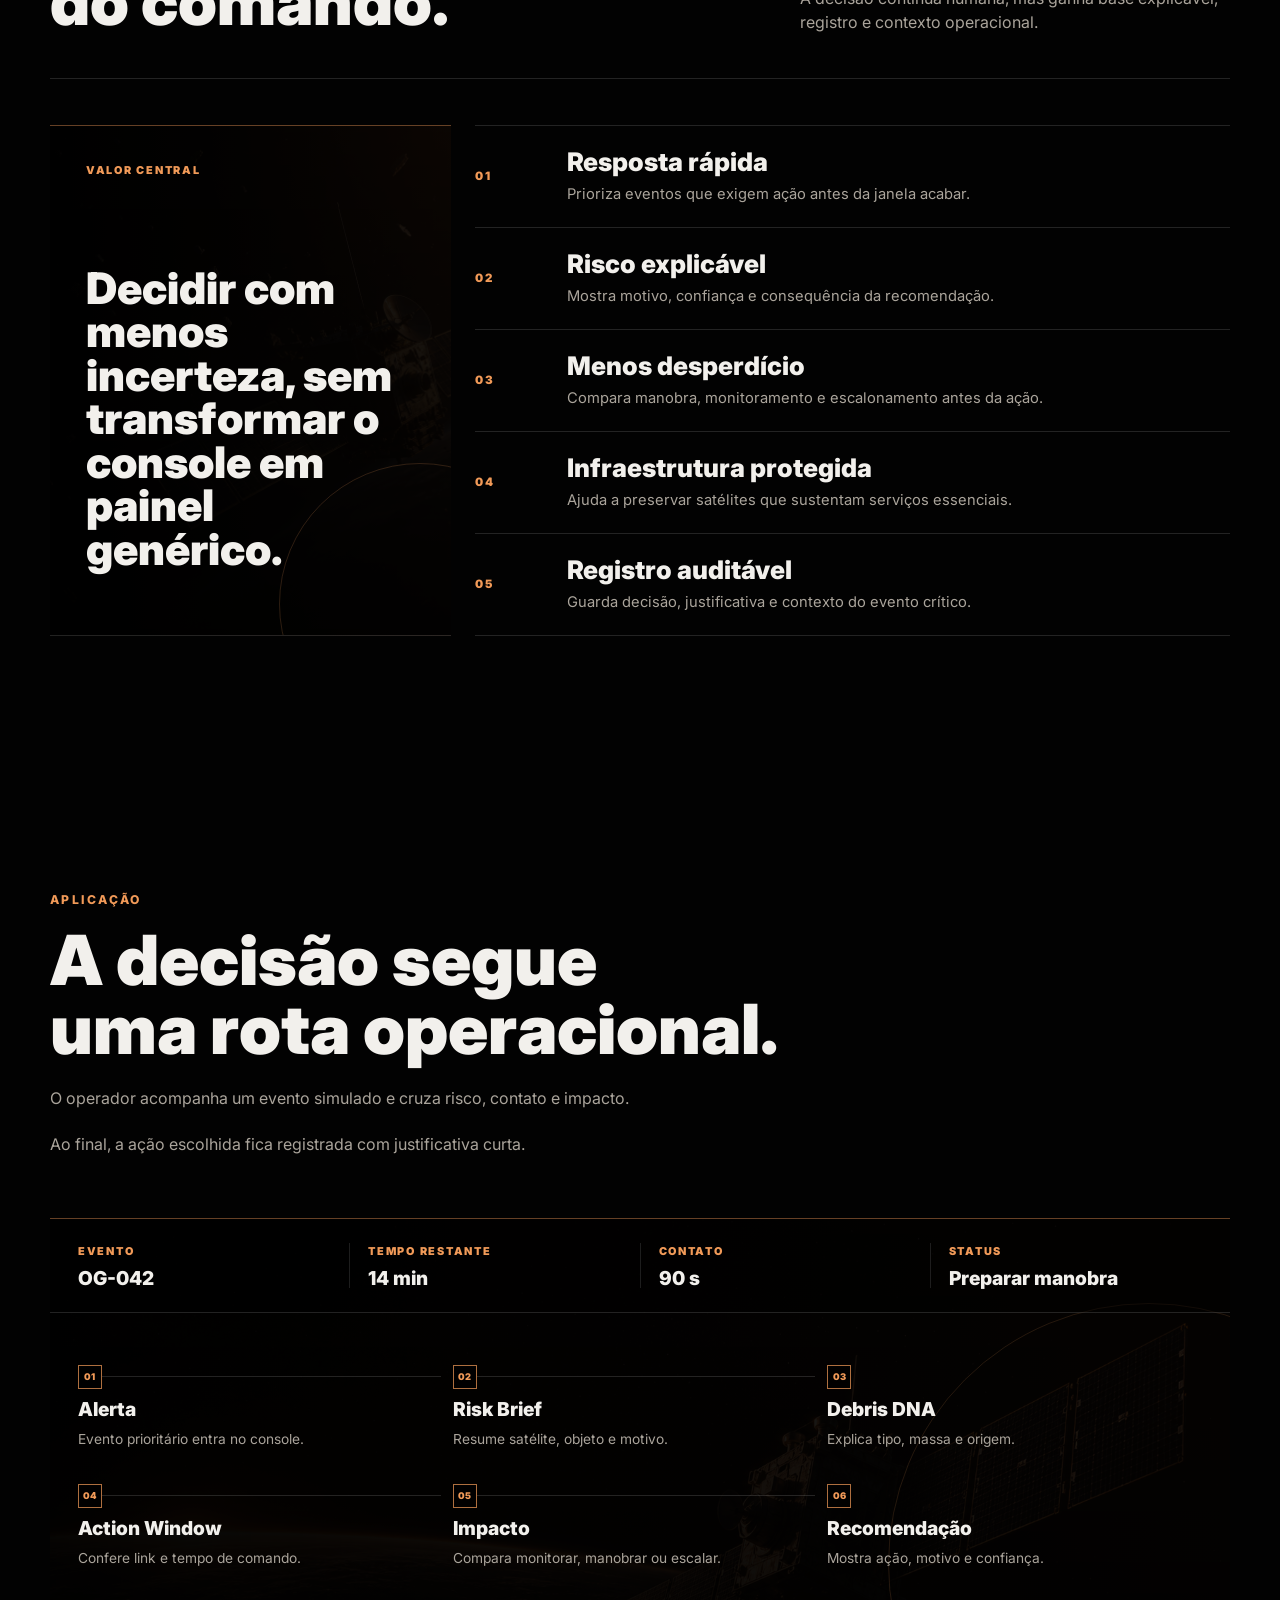
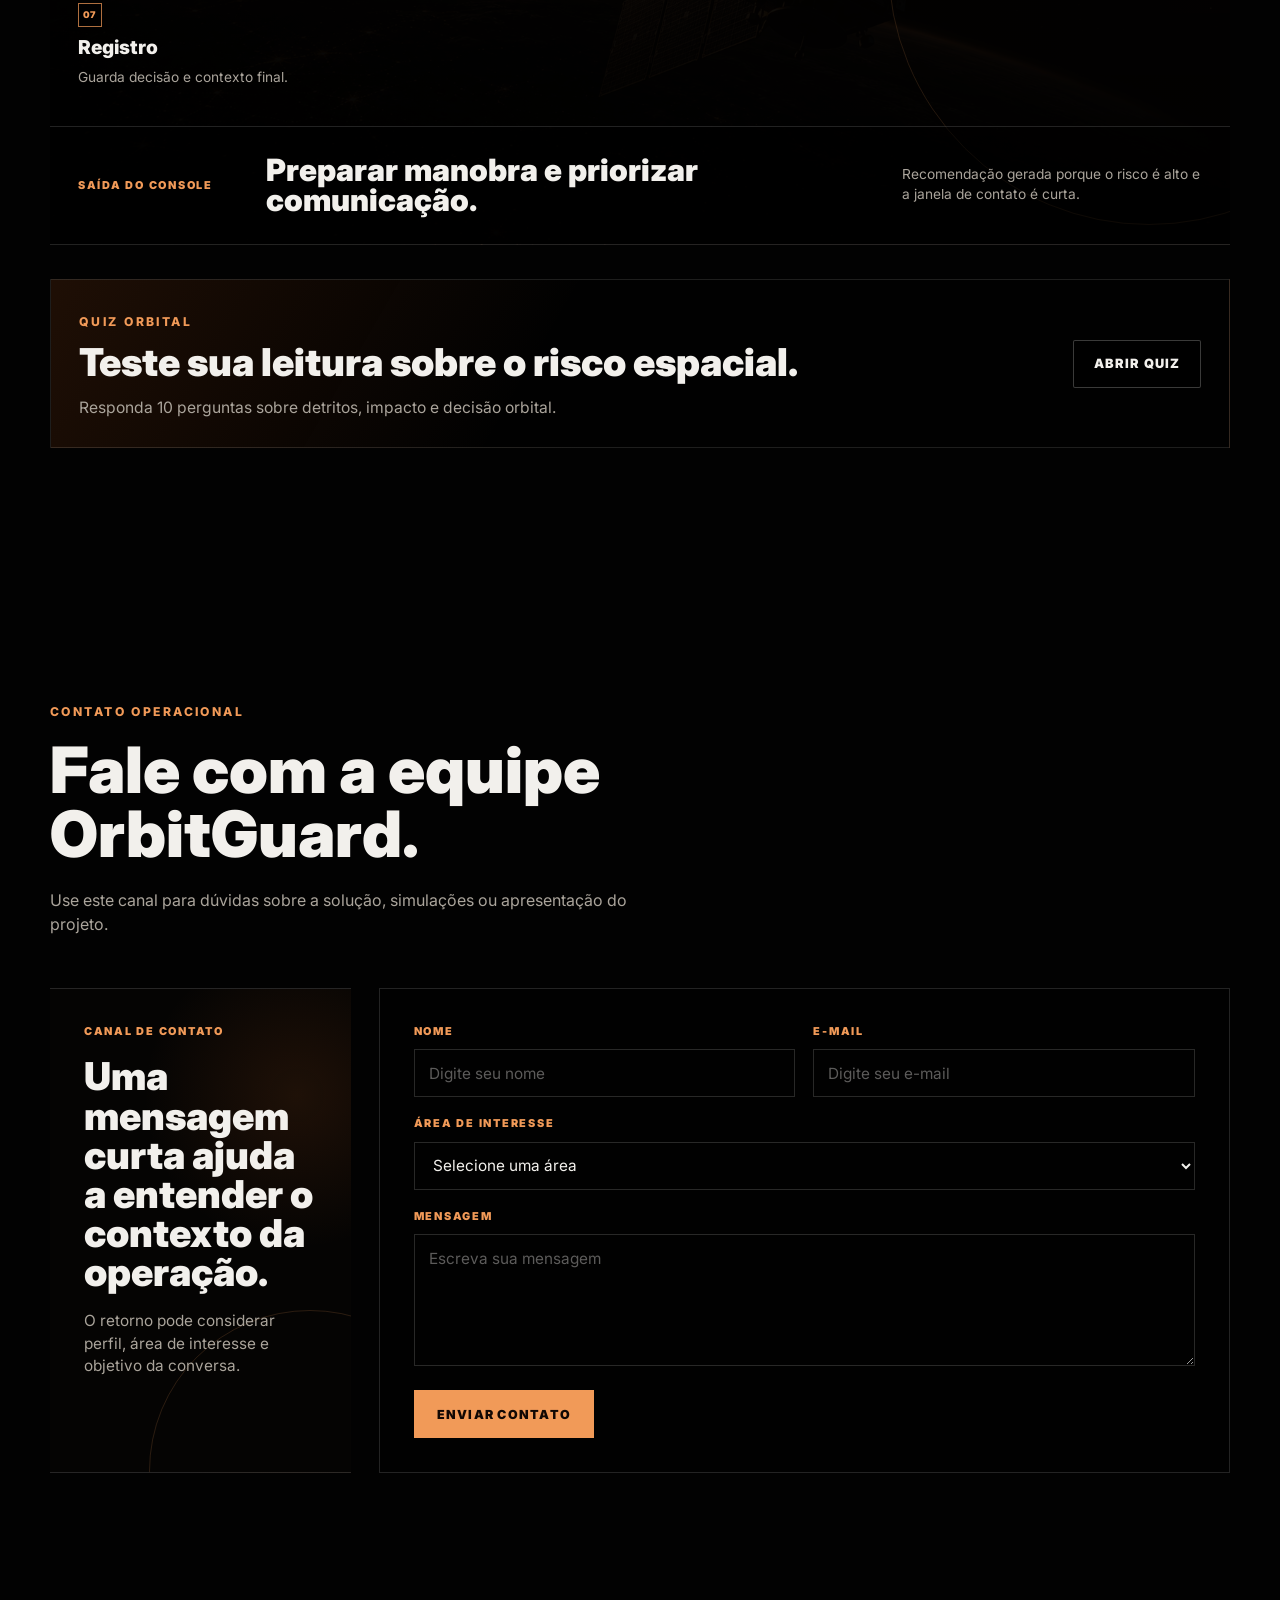
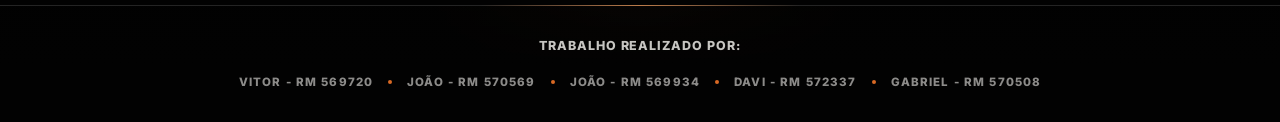
==== commit 1e64fe7e: "Feat(quiz): Adicionando quiz dinamico sobre lixo espacial" ====
--- a/index.html
+++ b/index.html
@@ -9,6 +9,7 @@
   <link rel="preconnect" href="https://fonts.gstatic.com" crossorigin>
   <link href="https://fonts.googleapis.com/css2?family=Inter:wght@400;500;600;700;800;900&display=swap" rel="stylesheet">
   <link rel="stylesheet" href="css/styles.css">
+  <link rel="stylesheet" href="css/responsive.css">
 </head>
 <body>
   <header class="cabecalho">
@@ -476,6 +477,16 @@
           <small>Recomendação gerada porque o risco é alto e a janela de contato é curta.</small>
         </div>
       </div>
+
+      <div class="chamada-quiz">
+        <div>
+          <span class="etiqueta-secao">Quiz orbital</span>
+          <h3>Teste sua leitura sobre o risco espacial.</h3>
+          <small>Responda 10 perguntas sobre detritos, impacto e decisão orbital.</small>
+        </div>
+
+        <a class="botao-secundario" href="quiz.html">Abrir quiz</a>
+      </div>
     </section>
 
     <section class="contato" id="contato">
--- a/css/styles.css
+++ b/css/styles.css
@@ -1520,6 +1520,40 @@
   flex: 0 1 300px;
 }
 
+.chamada-quiz {
+  margin-top: 34px;
+  padding: 28px;
+  display: flex;
+  align-items: center;
+  justify-content: space-between;
+  gap: 28px;
+  border: 1px solid rgba(242, 240, 236, 0.12);
+  background:
+    linear-gradient(120deg, rgba(217, 105, 36, 0.14), transparent 42%),
+    rgba(0, 0, 0, 0.48);
+}
+
+.chamada-quiz h3 {
+  margin-top: 12px;
+  color: var(--prata);
+  font-size: clamp(1.8rem, 3vw, 3.4rem);
+  font-weight: 900;
+  line-height: 0.98;
+}
+
+.chamada-quiz small {
+  display: block;
+  max-width: 520px;
+  margin-top: 14px;
+  color: var(--texto-fraco);
+  font-size: 0.98rem;
+  line-height: 1.5;
+}
+
+.chamada-quiz .botao-secundario {
+  flex: 0 0 auto;
+}
+
 .contato {
   width: min(100% - 40px, var(--largura-maxima));
   margin: 0 auto;
@@ -1875,1117 +1909,6 @@
   50% {
     transform: scaleX(1);
     opacity: 1;
-  }
-}
-
-@media (max-width: 900px) {
-  .cabecalho {
-    position: fixed;
-    background: linear-gradient(180deg, var(--cabecalho-cheio), rgba(0, 0, 0, 0.72));
-  }
-
-  .menu {
-    min-height: 68px;
-    padding: 14px 0;
-    flex-direction: row;
-    flex-wrap: wrap;
-    align-items: center;
-    gap: 0;
-  }
-
-  .marca {
-    flex: 1 1 auto;
-  }
-
-  .botao-menu {
-    order: 2;
-    width: 42px;
-    height: 42px;
-    display: inline-flex;
-    flex-direction: column;
-    align-items: center;
-    justify-content: center;
-    gap: 6px;
-    border: 1px solid var(--linha);
-    background: rgba(0, 0, 0, 0.28);
-    cursor: pointer;
-  }
-
-  .botao-menu span {
-    width: 18px;
-    height: 2px;
-    background: var(--prata);
-    transition: transform 180ms ease, opacity 180ms ease;
-  }
-
-  .controle-menu:checked + .botao-menu span:nth-child(1) {
-    transform: translateY(8px) rotate(45deg);
-  }
-
-  .controle-menu:checked + .botao-menu span:nth-child(2) {
-    opacity: 0;
-  }
-
-  .controle-menu:checked + .botao-menu span:nth-child(3) {
-    transform: translateY(-8px) rotate(-45deg);
-  }
-
-  .links-menu {
-    order: 3;
-    flex: 1 0 100%;
-    display: none;
-    flex-direction: column;
-    align-items: stretch;
-    justify-content: flex-start;
-    gap: 0;
-    margin-top: 12px;
-    padding: 10px 0 2px;
-    border-top: 1px solid var(--linha-suave);
-  }
-
-  .troca-tema {
-    order: 2;
-    flex: 1 0 100%;
-    display: none;
-    width: 100%;
-    margin-top: 14px;
-    align-items: stretch;
-    flex-direction: column;
-    justify-content: flex-start;
-    gap: 8px;
-    padding: 10px;
-  }
-
-  .controle-menu:checked ~ .troca-tema,
-  .controle-menu:checked ~ .links-menu {
-    display: flex;
-  }
-
-  .links-menu li + li {
-    border-top: 1px solid var(--linha-suave);
-  }
-
-  .links-menu a {
-    display: block;
-    padding: 12px 0;
-    font-size: 0.72rem;
-  }
-
-  .links-menu a::after {
-    bottom: 6px;
-    transform-origin: left center;
-  }
-
-  .opcoes-tema {
-    width: 100%;
-    flex: 1 1 auto;
-  }
-
-  .botao-tema {
-    flex: 1 1 0;
-    min-height: 38px;
-  }
-
-  .inicio {
-    align-items: flex-end;
-    min-height: 100vh;
-    padding-top: calc(var(--altura-cabecalho) + 28px);
-  }
-
-  .orbita-um {
-    right: -500px;
-  }
-
-  .orbita-dois {
-    right: -360px;
-  }
-
-  .imagens-problema {
-    grid-template-columns: 1fr;
-  }
-
-  .tecnologia-topo,
-  .painel-tecnologia,
-  .objetivos-topo,
-  .publico-layout,
-  .beneficios-topo,
-  .grade-beneficios {
-    flex-direction: column;
-    align-items: flex-start;
-  }
-
-  .tecnologia-texto,
-  .passos-tecnologia,
-  .objetivos-texto,
-  .beneficios-resumo {
-    flex-basis: auto;
-  }
-
-  .imagem-tecnologia {
-    min-height: auto;
-    aspect-ratio: 16 / 10;
-  }
-
-  .passos-tecnologia {
-    border-top: 0;
-  }
-
-  .passos-tecnologia > div {
-    min-height: auto;
-    padding: 24px 0;
-    border-left: 0;
-  }
-
-  .lista-tecnologias {
-    flex-wrap: wrap;
-  }
-
-  .lista-tecnologias > div {
-    flex-basis: 50%;
-    padding: 24px 22px 24px 0;
-  }
-
-  .lista-tecnologias > div + div {
-    padding-left: 22px;
-  }
-
-  .lista-tecnologias > div:nth-child(3) {
-    padding-left: 0;
-    border-left: 0;
-  }
-
-  .item-carrossel {
-    align-items: flex-start;
-    flex-direction: column;
-  }
-
-  .imagem-carrossel {
-    width: 100%;
-    flex-basis: auto;
-    aspect-ratio: 16 / 9;
-  }
-
-  .imagem-secundaria {
-    width: min(100%, 620px);
-    aspect-ratio: 16 / 10;
-    justify-self: end;
-  }
-
-  .linhas-problema > div {
-    flex-direction: column;
-    gap: 12px;
-  }
-
-  .linhas-problema span,
-  .linhas-problema h3,
-  .linhas-problema .texto-linha {
-    flex-basis: auto;
-  }
-
-  .rodape-conteudo {
-    justify-content: flex-start;
-  }
-
-  .equipe-rodape {
-    justify-content: flex-start;
-  }
-
-  .dores-operador {
-    flex-wrap: wrap;
-  }
-
-  .imagem-publico {
-    width: 100%;
-  }
-
-  .dores-operador {
-    width: 100%;
-  }
-
-  .dores-operador > div {
-    flex-basis: 33.333%;
-  }
-
-  .beneficio-destaque,
-  .lista-beneficios {
-    width: 100%;
-  }
-
-  .beneficio-destaque {
-    min-height: 300px;
-  }
-
-  .barra-evento {
-    flex-wrap: wrap;
-  }
-
-  .barra-evento > div {
-    flex-basis: calc(50% - 12px);
-  }
-
-  .rota-operacional {
-    gap: 28px 0;
-  }
-
-  .saida-console {
-    align-items: flex-start;
-    flex-direction: column;
-  }
-
-  .saida-console span,
-  .saida-console strong,
-  .saida-console small {
-    flex-basis: auto;
-  }
-}
-
-@media (max-width: 560px) {
-  .menu,
-  .problema,
-  .tecnologia,
-  .objetivos,
-  .publico-alvo,
-  .beneficios,
-  .aplicacao,
-  .rodape-conteudo {
-    width: min(100% - 28px, var(--largura-maxima));
-  }
-
-  .linha-marca {
-    width: 28px;
-  }
-
-  .links-menu a {
-    font-size: 0.66rem;
-  }
-
-  .troca-tema {
-    align-items: stretch;
-    flex-direction: column;
-    gap: 6px;
-  }
-
-  .troca-tema > span {
-    padding: 0;
-  }
-
-  .opcoes-tema {
-    width: 100%;
-  }
-
-  .tecnologia-texto,
-  .objetivos-texto,
-  .beneficios-resumo {
-    flex-direction: column;
-    gap: 12px;
-  }
-
-  .inicio {
-    min-height: 96vh;
-    padding-right: 14px;
-    padding-left: 14px;
-  }
-
-  h1 {
-    font-size: clamp(3.8rem, 20vw, 5.4rem);
-  }
-
-  h1 span:last-child {
-    margin-left: 0.18em;
-  }
-
-  .botoes-inicio {
-    align-items: stretch;
-    flex-direction: column;
-  }
-
-  .botao-principal,
-  .botao-secundario {
-    width: 100%;
-  }
-
-  .fluxo-decisao {
-    gap: 14px;
-    flex-direction: column;
-    border-top: 0;
-  }
-
-  .fluxo-decisao div {
-    padding: 12px 0 0 14px;
-    border-left: 1px solid rgba(242, 240, 236, 0.18);
-  }
-
-  .fluxo-decisao div::before {
-    top: 17px;
-    left: -3px;
-  }
-
-  .problema {
-    padding: 84px 0;
-  }
-
-  .tecnologia {
-    padding: 76px 0 88px;
-  }
-
-  .objetivos {
-    padding: 76px 0 88px;
-  }
-
-  .publico-alvo {
-    padding: 76px 0 88px;
-  }
-
-  .beneficios {
-    padding: 76px 0 88px;
-  }
-
-  .aplicacao {
-    padding: 76px 0 88px;
-  }
-
-  .painel-tecnologia {
-    margin-top: 42px;
-  }
-
-  .carrossel-objetivos {
-    margin-top: 42px;
-    padding: 24px 18px;
-  }
-
-  .carrossel-objetivos::before {
-    right: -220px;
-  }
-
-  .area-carrossel,
-  .item-carrossel {
-    min-height: 260px;
-  }
-
-  .item-carrossel {
-    gap: 22px;
-  }
-
-  .imagem-carrossel {
-    min-height: auto;
-    aspect-ratio: 4 / 5;
-  }
-
-  .controles-carrossel {
-    align-items: stretch;
-    flex-direction: column;
-  }
-
-  .botao-carrossel {
-    width: 100%;
-  }
-
-  .imagem-tecnologia {
-    aspect-ratio: 4 / 5;
-  }
-
-  .imagem-tecnologia figcaption {
-    right: 18px;
-    bottom: 18px;
-    left: 18px;
-  }
-
-  .lista-tecnologias {
-    flex-direction: column;
-  }
-
-  .lista-tecnologias > div,
-  .lista-tecnologias > div + div,
-  .lista-tecnologias > div:nth-child(3) {
-    padding: 20px 0;
-    border-left: 0;
-  }
-
-  .lista-tecnologias > div + div {
-    border-top: 1px solid var(--linha-suave);
-  }
-
-  .imagem-publico {
-    animation: none;
-  }
-
-  .imagem-publico img {
-    min-height: auto;
-    aspect-ratio: 4 / 5;
-  }
-
-  .imagem-publico figcaption {
-    right: 18px;
-    bottom: 18px;
-    left: 18px;
-  }
-
-  .dores-operador {
-    margin-top: 42px;
-  }
-
-  .dores-operador {
-    flex-direction: column;
-  }
-
-  .dores-operador > div {
-    padding: 20px 0;
-    border-left: 0;
-  }
-
-  .dores-operador > div + div {
-    border-top: 1px solid var(--linha-suave);
-  }
-
-  .beneficios-topo {
-    gap: 20px;
-    padding-bottom: 32px;
-  }
-
-  .grade-beneficios {
-    margin-top: 34px;
-    gap: 18px;
-  }
-
-  .beneficio-destaque {
-    min-height: auto;
-    padding: 28px 22px;
-  }
-
-  .beneficio-destaque strong {
-    margin-top: 54px;
-  }
-
-  .item-beneficio {
-    align-items: flex-start;
-    flex-direction: column;
-    gap: 10px;
-    padding: 20px 0;
-  }
-
-  .marcador-beneficio {
-    flex-basis: auto;
-  }
-
-  .console-operacional {
-    margin-top: 36px;
-  }
-
-  .barra-evento {
-    align-items: flex-start;
-    flex-direction: column;
-    padding: 22px 20px;
-  }
-
-  .barra-evento > div,
-  .barra-evento > div + div {
-    width: 100%;
-    flex-basis: auto;
-    padding: 0 0 16px;
-    border-left: 0;
-    border-bottom: 1px solid rgba(242, 240, 236, 0.12);
-  }
-
-  .barra-evento > div:last-child {
-    padding-bottom: 0;
-    border-bottom: 0;
-  }
-
-  .rota-operacional {
-    flex-direction: column;
-    padding: 30px 20px 4px;
-  }
-
-  .etapa-rota {
-    flex-basis: auto;
-    padding: 0 0 26px 30px;
-  }
-
-  .etapa-rota::before {
-    display: block;
-    top: 14px;
-    right: auto;
-    bottom: -4px;
-    left: 10px;
-    width: 1px;
-    height: auto;
-  }
-
-  .etapa-rota:last-child::before {
-    display: none;
-  }
-
-  .numero-rota {
-    position: absolute;
-    top: 0;
-    left: 0;
-  }
-
-  .saida-console {
-    padding: 24px 20px;
-    gap: 14px;
-  }
-
-  .imagens-problema {
-    margin-top: 48px;
-  }
-
-  .imagem-principal,
-  .imagem-secundaria {
-    aspect-ratio: 4 / 5;
-  }
-
-  .bloco-imagem figcaption {
-    right: 18px;
-    bottom: 18px;
-    left: 18px;
-  }
-
-  .linhas-problema {
-    margin-top: 54px;
-  }
-
-  .rodape-conteudo {
-    min-height: auto;
-    padding: 34px 0;
-    align-items: flex-start;
-    gap: 12px;
-  }
-
-  .rodape-conteudo p {
-    font-size: 0.7rem;
-  }
-
-  .equipe-rodape {
-    align-items: flex-start;
-    flex-direction: column;
-    gap: 12px;
-    font-size: 0.68rem;
-  }
-
-  .equipe-rodape span + span::before {
-    display: none;
-  }
-}
-
-:where(
-  .topo-secao h2,
-  .tecnologia-topo h2,
-  .objetivos-topo h2,
-  .publico-intro h2,
-  .beneficios-titulo h2,
-  .cabeca-aplicacao h2,
-  .item-carrossel strong,
-  .beneficio-destaque strong,
-  .saida-console strong
-) {
-  overflow-wrap: anywhere;
-}
-
-@media (max-width: 1100px) {
-  .menu {
-    width: min(100% - 32px, var(--largura-maxima));
-    gap: 18px;
-  }
-
-  .links-menu {
-    gap: 16px;
-  }
-
-  .links-menu a {
-    font-size: 0.68rem;
-  }
-
-  .problema,
-  .tecnologia,
-  .objetivos,
-  .publico-alvo,
-  .beneficios,
-  .aplicacao {
-    padding-top: 96px;
-    padding-bottom: 108px;
-  }
-
-  .topo-secao h2,
-  .tecnologia-topo h2,
-  .objetivos-topo h2,
-  .publico-intro h2,
-  .beneficios-titulo h2,
-  .cabeca-aplicacao h2 {
-    font-size: clamp(2.35rem, 6vw, 4.8rem);
-  }
-
-  .item-carrossel strong {
-    font-size: clamp(2.1rem, 5.8vw, 4.2rem);
-  }
-}
-
-@media (max-width: 900px) {
-  .cabecalho {
-    position: sticky;
-    background: rgba(0, 0, 0, 0.92);
-    backdrop-filter: blur(14px);
-  }
-
-  .menu {
-    width: min(100% - 28px, var(--largura-maxima));
-    padding: 16px 0 12px;
-    gap: 12px;
-    align-items: stretch;
-  }
-
-  .marca {
-    justify-content: space-between;
-  }
-
-  .links-menu {
-    width: 100%;
-    flex-wrap: nowrap;
-    justify-content: flex-start;
-    gap: 18px;
-    overflow-x: auto;
-    padding: 4px 0 8px;
-    scrollbar-width: none;
-  }
-
-  .links-menu::-webkit-scrollbar {
-    display: none;
-  }
-
-  .links-menu li {
-    flex: 0 0 auto;
-  }
-
-  .links-menu a {
-    white-space: nowrap;
-  }
-
-  .inicio {
-    min-height: auto;
-    padding: 58px 16px 72px;
-  }
-
-  .conteudo-inicio {
-    width: 100%;
-  }
-
-  .subtitulo-inicio {
-    max-width: 560px;
-  }
-
-  .fluxo-decisao {
-    max-width: 100%;
-  }
-
-  .tecnologia-texto,
-  .objetivos-texto,
-  .beneficios-resumo {
-    width: 100%;
-    max-width: 100%;
-  }
-
-  .publico-intro,
-  .imagem-publico,
-  .beneficios-titulo,
-  .beneficio-destaque {
-    width: 100%;
-    flex-basis: auto;
-  }
-
-  .painel-tecnologia,
-  .grade-beneficios,
-  .publico-layout {
-    width: 100%;
-  }
-
-  .carrossel-objetivos {
-    padding: 28px;
-  }
-
-  .item-carrossel {
-    gap: 26px;
-  }
-
-  .texto-carrossel {
-    flex-basis: auto;
-    width: 100%;
-  }
-
-  .controles-carrossel {
-    flex-wrap: wrap;
-  }
-
-  .indicadores-carrossel {
-    order: -1;
-    width: 100%;
-  }
-
-  .barra-evento > div {
-    flex-basis: calc(50% - 10px);
-  }
-
-  .etapa-rota {
-    flex-basis: 50%;
-  }
-
-  .etapa-rota:nth-child(3n)::before {
-    display: block;
-  }
-
-  .etapa-rota:nth-child(2n)::before {
-    display: none;
-  }
-}
-
-@media (max-width: 720px) {
-  .problema,
-  .tecnologia,
-  .objetivos,
-  .publico-alvo,
-  .beneficios,
-  .aplicacao {
-    width: min(100% - 28px, var(--largura-maxima));
-    padding-top: 70px;
-    padding-bottom: 82px;
-  }
-
-  .nome-marca {
-    font-size: 0.96rem;
-  }
-
-  .linha-marca {
-    width: 32px;
-  }
-
-  h1 {
-    font-size: clamp(3.1rem, 18vw, 5rem);
-    line-height: 0.84;
-  }
-
-  h1 span:last-child {
-    margin-left: 0.16em;
-  }
-
-  .subtitulo-inicio {
-    font-size: 1rem;
-  }
-
-  .topo-secao h2,
-  .tecnologia-topo h2,
-  .objetivos-topo h2,
-  .publico-intro h2,
-  .beneficios-titulo h2,
-  .cabeca-aplicacao h2 {
-    font-size: clamp(2rem, 12vw, 3.35rem);
-    line-height: 1.03;
-  }
-
-  .topo-secao p,
-  .tecnologia-texto p,
-  .objetivos-texto p,
-  .publico-intro p,
-  .beneficios-resumo p,
-  .cabeca-aplicacao p {
-    font-size: 0.96rem;
-  }
-
-  .imagens-problema,
-  .painel-tecnologia {
-    gap: 16px;
-  }
-
-  .imagem-tecnologia,
-  .imagem-publico {
-    min-height: auto;
-  }
-
-  .imagem-publico img {
-    min-height: auto;
-    aspect-ratio: 16 / 10;
-  }
-
-  .lista-tecnologias > div {
-    flex-basis: 100%;
-    padding: 20px 0;
-  }
-
-  .lista-tecnologias > div + div,
-  .lista-tecnologias > div:nth-child(3) {
-    padding-left: 0;
-    border-left: 0;
-    border-top: 1px solid var(--linha-suave);
-  }
-
-  .carrossel-objetivos {
-    margin-top: 36px;
-    padding: 22px 16px;
-  }
-
-  .area-carrossel,
-  .item-carrossel {
-    min-height: auto;
-  }
-
-  .item-carrossel {
-    gap: 20px;
-  }
-
-  .imagem-carrossel {
-    min-height: auto;
-    aspect-ratio: 16 / 10;
-  }
-
-  .item-carrossel strong {
-    max-width: 100%;
-    margin-top: 12px;
-    font-size: clamp(1.8rem, 11vw, 3.15rem);
-    line-height: 1;
-  }
-
-  .item-carrossel small {
-    margin-top: 12px;
-    font-size: 0.94rem;
-  }
-
-  .controles-carrossel {
-    display: grid;
-    grid-template-columns: 1fr 1fr;
-    align-items: stretch;
-    gap: 12px;
-  }
-
-  .indicadores-carrossel {
-    grid-column: 1 / -1;
-  }
-
-  .botao-carrossel {
-    width: 100%;
-  }
-
-  .indicador-carrossel {
-    width: 34px;
-    height: 34px;
-  }
-
-  .beneficio-destaque strong {
-    font-size: clamp(1.7rem, 10vw, 2.7rem);
-  }
-
-  .barra-evento {
-    flex-direction: column;
-  }
-
-  .barra-evento > div,
-  .barra-evento > div + div {
-    width: 100%;
-    flex-basis: auto;
-    padding: 0 0 16px;
-    border-left: 0;
-    border-bottom: 1px solid rgba(242, 240, 236, 0.12);
-  }
-
-  .barra-evento > div:last-child {
-    padding-bottom: 0;
-    border-bottom: 0;
-  }
-
-  .rota-operacional {
-    flex-direction: column;
-    gap: 0;
-  }
-
-  .etapa-rota {
-    flex-basis: auto;
-    padding: 0 0 26px 30px;
-  }
-
-  .etapa-rota::before,
-  .etapa-rota:nth-child(2n)::before,
-  .etapa-rota:nth-child(3n)::before {
-    display: block;
-    top: 14px;
-    right: auto;
-    bottom: -4px;
-    left: 10px;
-    width: 1px;
-    height: auto;
-  }
-
-  .etapa-rota:last-child::before {
-    display: none;
-  }
-
-  .numero-rota {
-    position: absolute;
-    top: 0;
-    left: 0;
-  }
-}
-
-@media (max-width: 460px) {
-  .menu,
-  .problema,
-  .tecnologia,
-  .objetivos,
-  .publico-alvo,
-  .beneficios,
-  .aplicacao,
-  .rodape-conteudo {
-    width: min(100% - 24px, var(--largura-maxima));
-  }
-
-  .links-menu {
-    gap: 14px;
-  }
-
-  .links-menu a {
-    font-size: 0.62rem;
-  }
-
-  .inicio {
-    padding-right: 12px;
-    padding-left: 12px;
-  }
-
-  .etiqueta-inicio,
-  .etiqueta-secao {
-    font-size: 0.66rem;
-    letter-spacing: 0.16em;
-  }
-
-  .botoes-inicio {
-    gap: 10px;
-  }
-
-  .botao-principal,
-  .botao-secundario {
-    min-height: 44px;
-    padding: 0 14px;
-    font-size: 0.68rem;
-  }
-
-  .fluxo-decisao div {
-    padding-top: 10px;
-  }
-
-  .bloco-imagem figcaption strong,
-  .imagem-tecnologia figcaption strong,
-  .imagem-publico figcaption strong {
-    font-size: 1rem;
-    line-height: 1.22;
-  }
-
-  .carrossel-objetivos {
-    padding: 18px 12px;
-  }
-
-  .imagem-carrossel {
-    aspect-ratio: 4 / 5;
-  }
-
-  .indicadores-carrossel {
-    gap: 6px;
-  }
-
-  .indicador-carrossel {
-    width: 31px;
-    height: 31px;
-    font-size: 0.58rem;
-  }
-
-  .botao-carrossel {
-    min-height: 40px;
-    padding: 0 12px;
-  }
-
-  .saida-console {
-    padding: 22px 18px;
-  }
-
-  .saida-console strong {
-    font-size: clamp(1.25rem, 9vw, 1.9rem);
-  }
-}
-
-@media (max-width: 900px) {
-  .menu {
-    display: grid;
-    grid-template-columns: minmax(0, 1fr) auto;
-    align-items: center;
-  }
-
-  .marca {
-    min-width: 0;
-  }
-
-  .botao-menu {
-    width: 44px;
-    height: 44px;
-    display: inline-flex;
-    align-items: center;
-    justify-content: center;
-    flex-direction: column;
-    gap: 6px;
-    border: 1px solid rgba(242, 240, 236, 0.18);
-    background: rgba(0, 0, 0, 0.22);
-    cursor: pointer;
-  }
-
-  .botao-menu span {
-    width: 20px;
-    height: 2px;
-    display: block;
-    background: var(--prata);
-    transition: transform 180ms ease, opacity 180ms ease;
-  }
-
-  .controle-menu:focus-visible + .botao-menu {
-    outline: 1px solid rgba(241, 154, 88, 0.72);
-    outline-offset: 3px;
-  }
-
-  .links-menu {
-    grid-column: 1 / -1;
-    width: 100%;
-    max-height: 0;
-    flex-direction: column;
-    flex-wrap: nowrap;
-    gap: 0;
-    overflow: hidden;
-    padding: 0;
-    border-top: 0;
-    transition: max-height 220ms ease, padding-top 220ms ease;
-  }
-
-  .links-menu li {
-    width: 100%;
-  }
-
-  .links-menu a {
-    display: block;
-    padding: 14px 0;
-    border-top: 1px solid var(--linha-suave);
-  }
-
-  .links-menu a::after {
-    display: none;
-  }
-
-  .controle-menu:checked + .botao-menu span:nth-child(1) {
-    transform: translateY(8px) rotate(45deg);
-  }
-
-  .controle-menu:checked + .botao-menu span:nth-child(2) {
-    opacity: 0;
-  }
-
-  .controle-menu:checked + .botao-menu span:nth-child(3) {
-    transform: translateY(-8px) rotate(-45deg);
-  }
-
-  .controle-menu:checked ~ .links-menu {
-    max-height: 430px;
-    padding-top: 12px;
   }
 }
 
--- a/css/responsive.css
+++ b/css/responsive.css
@@ -0,0 +1,1118 @@
+@media (max-width: 900px) {
+  .cabecalho {
+    position: fixed;
+    background: linear-gradient(180deg, var(--cabecalho-cheio), rgba(0, 0, 0, 0.72));
+  }
+
+  .menu {
+    min-height: 68px;
+    padding: 14px 0;
+    flex-direction: row;
+    flex-wrap: wrap;
+    align-items: center;
+    gap: 0;
+  }
+
+  .marca {
+    flex: 1 1 auto;
+  }
+
+  .botao-menu {
+    order: 2;
+    width: 42px;
+    height: 42px;
+    display: inline-flex;
+    flex-direction: column;
+    align-items: center;
+    justify-content: center;
+    gap: 6px;
+    border: 1px solid var(--linha);
+    background: rgba(0, 0, 0, 0.28);
+    cursor: pointer;
+  }
+
+  .botao-menu span {
+    width: 18px;
+    height: 2px;
+    background: var(--prata);
+    transition: transform 180ms ease, opacity 180ms ease;
+  }
+
+  .controle-menu:checked + .botao-menu span:nth-child(1) {
+    transform: translateY(8px) rotate(45deg);
+  }
+
+  .controle-menu:checked + .botao-menu span:nth-child(2) {
+    opacity: 0;
+  }
+
+  .controle-menu:checked + .botao-menu span:nth-child(3) {
+    transform: translateY(-8px) rotate(-45deg);
+  }
+
+  .links-menu {
+    order: 3;
+    flex: 1 0 100%;
+    display: none;
+    flex-direction: column;
+    align-items: stretch;
+    justify-content: flex-start;
+    gap: 0;
+    margin-top: 12px;
+    padding: 10px 0 2px;
+    border-top: 1px solid var(--linha-suave);
+  }
+
+  .troca-tema {
+    order: 2;
+    flex: 1 0 100%;
+    display: none;
+    width: 100%;
+    margin-top: 14px;
+    align-items: stretch;
+    flex-direction: column;
+    justify-content: flex-start;
+    gap: 8px;
+    padding: 10px;
+  }
+
+  .controle-menu:checked ~ .troca-tema,
+  .controle-menu:checked ~ .links-menu {
+    display: flex;
+  }
+
+  .links-menu li + li {
+    border-top: 1px solid var(--linha-suave);
+  }
+
+  .links-menu a {
+    display: block;
+    padding: 12px 0;
+    font-size: 0.72rem;
+  }
+
+  .links-menu a::after {
+    bottom: 6px;
+    transform-origin: left center;
+  }
+
+  .opcoes-tema {
+    width: 100%;
+    flex: 1 1 auto;
+  }
+
+  .botao-tema {
+    flex: 1 1 0;
+    min-height: 38px;
+  }
+
+  .inicio {
+    align-items: flex-end;
+    min-height: 100vh;
+    padding-top: calc(var(--altura-cabecalho) + 28px);
+  }
+
+  .orbita-um {
+    right: -500px;
+  }
+
+  .orbita-dois {
+    right: -360px;
+  }
+
+  .imagens-problema {
+    grid-template-columns: 1fr;
+  }
+
+  .tecnologia-topo,
+  .painel-tecnologia,
+  .objetivos-topo,
+  .publico-layout,
+  .beneficios-topo,
+  .grade-beneficios {
+    flex-direction: column;
+    align-items: flex-start;
+  }
+
+  .tecnologia-texto,
+  .passos-tecnologia,
+  .objetivos-texto,
+  .beneficios-resumo {
+    flex-basis: auto;
+  }
+
+  .imagem-tecnologia {
+    min-height: auto;
+    aspect-ratio: 16 / 10;
+  }
+
+  .passos-tecnologia {
+    border-top: 0;
+  }
+
+  .passos-tecnologia > div {
+    min-height: auto;
+    padding: 24px 0;
+    border-left: 0;
+  }
+
+  .lista-tecnologias {
+    flex-wrap: wrap;
+  }
+
+  .lista-tecnologias > div {
+    flex-basis: 50%;
+    padding: 24px 22px 24px 0;
+  }
+
+  .lista-tecnologias > div + div {
+    padding-left: 22px;
+  }
+
+  .lista-tecnologias > div:nth-child(3) {
+    padding-left: 0;
+    border-left: 0;
+  }
+
+  .item-carrossel {
+    align-items: flex-start;
+    flex-direction: column;
+  }
+
+  .imagem-carrossel {
+    width: 100%;
+    flex-basis: auto;
+    aspect-ratio: 16 / 9;
+  }
+
+  .imagem-secundaria {
+    width: min(100%, 620px);
+    aspect-ratio: 16 / 10;
+    justify-self: end;
+  }
+
+  .linhas-problema > div {
+    flex-direction: column;
+    gap: 12px;
+  }
+
+  .linhas-problema span,
+  .linhas-problema h3,
+  .linhas-problema .texto-linha {
+    flex-basis: auto;
+  }
+
+  .rodape-conteudo {
+    justify-content: flex-start;
+  }
+
+  .equipe-rodape {
+    justify-content: flex-start;
+  }
+
+  .dores-operador {
+    flex-wrap: wrap;
+  }
+
+  .imagem-publico {
+    width: 100%;
+  }
+
+  .dores-operador {
+    width: 100%;
+  }
+
+  .dores-operador > div {
+    flex-basis: 33.333%;
+  }
+
+  .beneficio-destaque,
+  .lista-beneficios {
+    width: 100%;
+  }
+
+  .beneficio-destaque {
+    min-height: 300px;
+  }
+
+  .barra-evento {
+    flex-wrap: wrap;
+  }
+
+  .barra-evento > div {
+    flex-basis: calc(50% - 12px);
+  }
+
+  .rota-operacional {
+    gap: 28px 0;
+  }
+
+  .saida-console {
+    align-items: flex-start;
+    flex-direction: column;
+  }
+
+  .chamada-quiz {
+    align-items: flex-start;
+    flex-direction: column;
+  }
+
+  .saida-console span,
+  .saida-console strong,
+  .saida-console small {
+    flex-basis: auto;
+  }
+}
+
+@media (max-width: 560px) {
+  .menu,
+  .problema,
+  .tecnologia,
+  .objetivos,
+  .publico-alvo,
+  .beneficios,
+  .aplicacao,
+  .rodape-conteudo {
+    width: min(100% - 28px, var(--largura-maxima));
+  }
+
+  .linha-marca {
+    width: 28px;
+  }
+
+  .links-menu a {
+    font-size: 0.66rem;
+  }
+
+  .troca-tema {
+    align-items: stretch;
+    flex-direction: column;
+    gap: 6px;
+  }
+
+  .troca-tema > span {
+    padding: 0;
+  }
+
+  .opcoes-tema {
+    width: 100%;
+  }
+
+  .tecnologia-texto,
+  .objetivos-texto,
+  .beneficios-resumo {
+    flex-direction: column;
+    gap: 12px;
+  }
+
+  .inicio {
+    min-height: 96vh;
+    padding-right: 14px;
+    padding-left: 14px;
+  }
+
+  h1 {
+    font-size: clamp(3.8rem, 20vw, 5.4rem);
+  }
+
+  h1 span:last-child {
+    margin-left: 0.18em;
+  }
+
+  .botoes-inicio {
+    align-items: stretch;
+    flex-direction: column;
+  }
+
+  .botao-principal,
+  .botao-secundario {
+    width: 100%;
+  }
+
+  .fluxo-decisao {
+    gap: 14px;
+    flex-direction: column;
+    border-top: 0;
+  }
+
+  .fluxo-decisao div {
+    padding: 12px 0 0 14px;
+    border-left: 1px solid rgba(242, 240, 236, 0.18);
+  }
+
+  .fluxo-decisao div::before {
+    top: 17px;
+    left: -3px;
+  }
+
+  .problema {
+    padding: 84px 0;
+  }
+
+  .tecnologia {
+    padding: 76px 0 88px;
+  }
+
+  .objetivos {
+    padding: 76px 0 88px;
+  }
+
+  .publico-alvo {
+    padding: 76px 0 88px;
+  }
+
+  .beneficios {
+    padding: 76px 0 88px;
+  }
+
+  .aplicacao {
+    padding: 76px 0 88px;
+  }
+
+  .painel-tecnologia {
+    margin-top: 42px;
+  }
+
+  .carrossel-objetivos {
+    margin-top: 42px;
+    padding: 24px 18px;
+  }
+
+  .carrossel-objetivos::before {
+    right: -220px;
+  }
+
+  .area-carrossel,
+  .item-carrossel {
+    min-height: 260px;
+  }
+
+  .item-carrossel {
+    gap: 22px;
+  }
+
+  .imagem-carrossel {
+    min-height: auto;
+    aspect-ratio: 4 / 5;
+  }
+
+  .controles-carrossel {
+    align-items: stretch;
+    flex-direction: column;
+  }
+
+  .botao-carrossel {
+    width: 100%;
+  }
+
+  .imagem-tecnologia {
+    aspect-ratio: 4 / 5;
+  }
+
+  .imagem-tecnologia figcaption {
+    right: 18px;
+    bottom: 18px;
+    left: 18px;
+  }
+
+  .lista-tecnologias {
+    flex-direction: column;
+  }
+
+  .lista-tecnologias > div,
+  .lista-tecnologias > div + div,
+  .lista-tecnologias > div:nth-child(3) {
+    padding: 20px 0;
+    border-left: 0;
+  }
+
+  .lista-tecnologias > div + div {
+    border-top: 1px solid var(--linha-suave);
+  }
+
+  .imagem-publico {
+    animation: none;
+  }
+
+  .imagem-publico img {
+    min-height: auto;
+    aspect-ratio: 4 / 5;
+  }
+
+  .imagem-publico figcaption {
+    right: 18px;
+    bottom: 18px;
+    left: 18px;
+  }
+
+  .dores-operador {
+    margin-top: 42px;
+  }
+
+  .dores-operador {
+    flex-direction: column;
+  }
+
+  .dores-operador > div {
+    padding: 20px 0;
+    border-left: 0;
+  }
+
+  .dores-operador > div + div {
+    border-top: 1px solid var(--linha-suave);
+  }
+
+  .beneficios-topo {
+    gap: 20px;
+    padding-bottom: 32px;
+  }
+
+  .grade-beneficios {
+    margin-top: 34px;
+    gap: 18px;
+  }
+
+  .beneficio-destaque {
+    min-height: auto;
+    padding: 28px 22px;
+  }
+
+  .beneficio-destaque strong {
+    margin-top: 54px;
+  }
+
+  .item-beneficio {
+    align-items: flex-start;
+    flex-direction: column;
+    gap: 10px;
+    padding: 20px 0;
+  }
+
+  .marcador-beneficio {
+    flex-basis: auto;
+  }
+
+  .console-operacional {
+    margin-top: 36px;
+  }
+
+  .barra-evento {
+    align-items: flex-start;
+    flex-direction: column;
+    padding: 22px 20px;
+  }
+
+  .barra-evento > div,
+  .barra-evento > div + div {
+    width: 100%;
+    flex-basis: auto;
+    padding: 0 0 16px;
+    border-left: 0;
+    border-bottom: 1px solid rgba(242, 240, 236, 0.12);
+  }
+
+  .barra-evento > div:last-child {
+    padding-bottom: 0;
+    border-bottom: 0;
+  }
+
+  .rota-operacional {
+    flex-direction: column;
+    padding: 30px 20px 4px;
+  }
+
+  .etapa-rota {
+    flex-basis: auto;
+    padding: 0 0 26px 30px;
+  }
+
+  .etapa-rota::before {
+    display: block;
+    top: 14px;
+    right: auto;
+    bottom: -4px;
+    left: 10px;
+    width: 1px;
+    height: auto;
+  }
+
+  .etapa-rota:last-child::before {
+    display: none;
+  }
+
+  .numero-rota {
+    position: absolute;
+    top: 0;
+    left: 0;
+  }
+
+  .saida-console {
+    padding: 24px 20px;
+    gap: 14px;
+  }
+
+  .chamada-quiz {
+    padding: 24px 20px;
+  }
+
+  .imagens-problema {
+    margin-top: 48px;
+  }
+
+  .imagem-principal,
+  .imagem-secundaria {
+    aspect-ratio: 4 / 5;
+  }
+
+  .bloco-imagem figcaption {
+    right: 18px;
+    bottom: 18px;
+    left: 18px;
+  }
+
+  .linhas-problema {
+    margin-top: 54px;
+  }
+
+  .rodape-conteudo {
+    min-height: auto;
+    padding: 34px 0;
+    align-items: flex-start;
+    gap: 12px;
+  }
+
+  .rodape-conteudo p {
+    font-size: 0.7rem;
+  }
+
+  .equipe-rodape {
+    align-items: flex-start;
+    flex-direction: column;
+    gap: 12px;
+    font-size: 0.68rem;
+  }
+
+  .equipe-rodape span + span::before {
+    display: none;
+  }
+}
+
+:where(
+  .topo-secao h2,
+  .tecnologia-topo h2,
+  .objetivos-topo h2,
+  .publico-intro h2,
+  .beneficios-titulo h2,
+  .cabeca-aplicacao h2,
+  .item-carrossel strong,
+  .beneficio-destaque strong,
+  .saida-console strong
+) {
+  overflow-wrap: anywhere;
+}
+
+@media (max-width: 1100px) {
+  .menu {
+    width: min(100% - 32px, var(--largura-maxima));
+    gap: 18px;
+  }
+
+  .links-menu {
+    gap: 16px;
+  }
+
+  .links-menu a {
+    font-size: 0.68rem;
+  }
+
+  .problema,
+  .tecnologia,
+  .objetivos,
+  .publico-alvo,
+  .beneficios,
+  .aplicacao {
+    padding-top: 96px;
+    padding-bottom: 108px;
+  }
+
+  .topo-secao h2,
+  .tecnologia-topo h2,
+  .objetivos-topo h2,
+  .publico-intro h2,
+  .beneficios-titulo h2,
+  .cabeca-aplicacao h2 {
+    font-size: clamp(2.35rem, 6vw, 4.8rem);
+  }
+
+  .item-carrossel strong {
+    font-size: clamp(2.1rem, 5.8vw, 4.2rem);
+  }
+}
+@media (max-width: 900px) {
+  .cabecalho {
+    position: sticky;
+    background: rgba(0, 0, 0, 0.92);
+    backdrop-filter: blur(14px);
+  }
+
+  .menu {
+    width: min(100% - 28px, var(--largura-maxima));
+    padding: 16px 0 12px;
+    gap: 12px;
+    align-items: stretch;
+  }
+
+  .marca {
+    justify-content: space-between;
+  }
+
+  .links-menu {
+    width: 100%;
+    flex-wrap: nowrap;
+    justify-content: flex-start;
+    gap: 18px;
+    overflow-x: auto;
+    padding: 4px 0 8px;
+    scrollbar-width: none;
+  }
+
+  .links-menu::-webkit-scrollbar {
+    display: none;
+  }
+
+  .links-menu li {
+    flex: 0 0 auto;
+  }
+
+  .links-menu a {
+    white-space: nowrap;
+  }
+
+  .inicio {
+    min-height: auto;
+    padding: 58px 16px 72px;
+  }
+
+  .conteudo-inicio {
+    width: 100%;
+  }
+
+  .subtitulo-inicio {
+    max-width: 560px;
+  }
+
+  .fluxo-decisao {
+    max-width: 100%;
+  }
+
+  .tecnologia-texto,
+  .objetivos-texto,
+  .beneficios-resumo {
+    width: 100%;
+    max-width: 100%;
+  }
+
+  .publico-intro,
+  .imagem-publico,
+  .beneficios-titulo,
+  .beneficio-destaque {
+    width: 100%;
+    flex-basis: auto;
+  }
+
+  .painel-tecnologia,
+  .grade-beneficios,
+  .publico-layout {
+    width: 100%;
+  }
+
+  .carrossel-objetivos {
+    padding: 28px;
+  }
+
+  .item-carrossel {
+    gap: 26px;
+  }
+
+  .texto-carrossel {
+    flex-basis: auto;
+    width: 100%;
+  }
+
+  .controles-carrossel {
+    flex-wrap: wrap;
+  }
+
+  .indicadores-carrossel {
+    order: -1;
+    width: 100%;
+  }
+
+  .barra-evento > div {
+    flex-basis: calc(50% - 10px);
+  }
+
+  .etapa-rota {
+    flex-basis: 50%;
+  }
+
+  .etapa-rota:nth-child(3n)::before {
+    display: block;
+  }
+
+  .etapa-rota:nth-child(2n)::before {
+    display: none;
+  }
+}
+
+@media (max-width: 720px) {
+  .problema,
+  .tecnologia,
+  .objetivos,
+  .publico-alvo,
+  .beneficios,
+  .aplicacao {
+    width: min(100% - 28px, var(--largura-maxima));
+    padding-top: 70px;
+    padding-bottom: 82px;
+  }
+
+  .nome-marca {
+    font-size: 0.96rem;
+  }
+
+  .linha-marca {
+    width: 32px;
+  }
+
+  h1 {
+    font-size: clamp(3.1rem, 18vw, 5rem);
+    line-height: 0.84;
+  }
+
+  h1 span:last-child {
+    margin-left: 0.16em;
+  }
+
+  .subtitulo-inicio {
+    font-size: 1rem;
+  }
+
+  .topo-secao h2,
+  .tecnologia-topo h2,
+  .objetivos-topo h2,
+  .publico-intro h2,
+  .beneficios-titulo h2,
+  .cabeca-aplicacao h2 {
+    font-size: clamp(2rem, 12vw, 3.35rem);
+    line-height: 1.03;
+  }
+
+  .topo-secao p,
+  .tecnologia-texto p,
+  .objetivos-texto p,
+  .publico-intro p,
+  .beneficios-resumo p,
+  .cabeca-aplicacao p {
+    font-size: 0.96rem;
+  }
+
+  .imagens-problema,
+  .painel-tecnologia {
+    gap: 16px;
+  }
+
+  .imagem-tecnologia,
+  .imagem-publico {
+    min-height: auto;
+  }
+
+  .imagem-publico img {
+    min-height: auto;
+    aspect-ratio: 16 / 10;
+  }
+
+  .lista-tecnologias > div {
+    flex-basis: 100%;
+    padding: 20px 0;
+  }
+
+  .lista-tecnologias > div + div,
+  .lista-tecnologias > div:nth-child(3) {
+    padding-left: 0;
+    border-left: 0;
+    border-top: 1px solid var(--linha-suave);
+  }
+
+  .carrossel-objetivos {
+    margin-top: 36px;
+    padding: 22px 16px;
+  }
+
+  .area-carrossel,
+  .item-carrossel {
+    min-height: auto;
+  }
+
+  .item-carrossel {
+    gap: 20px;
+  }
+
+  .imagem-carrossel {
+    min-height: auto;
+    aspect-ratio: 16 / 10;
+  }
+
+  .item-carrossel strong {
+    max-width: 100%;
+    margin-top: 12px;
+    font-size: clamp(1.8rem, 11vw, 3.15rem);
+    line-height: 1;
+  }
+
+  .item-carrossel small {
+    margin-top: 12px;
+    font-size: 0.94rem;
+  }
+
+  .controles-carrossel {
+    display: grid;
+    grid-template-columns: 1fr 1fr;
+    align-items: stretch;
+    gap: 12px;
+  }
+
+  .indicadores-carrossel {
+    grid-column: 1 / -1;
+  }
+
+  .botao-carrossel {
+    width: 100%;
+  }
+
+  .indicador-carrossel {
+    width: 34px;
+    height: 34px;
+  }
+
+  .beneficio-destaque strong {
+    font-size: clamp(1.7rem, 10vw, 2.7rem);
+  }
+
+  .barra-evento {
+    flex-direction: column;
+  }
+
+  .barra-evento > div,
+  .barra-evento > div + div {
+    width: 100%;
+    flex-basis: auto;
+    padding: 0 0 16px;
+    border-left: 0;
+    border-bottom: 1px solid rgba(242, 240, 236, 0.12);
+  }
+
+  .barra-evento > div:last-child {
+    padding-bottom: 0;
+    border-bottom: 0;
+  }
+
+  .rota-operacional {
+    flex-direction: column;
+    gap: 0;
+  }
+
+  .etapa-rota {
+    flex-basis: auto;
+    padding: 0 0 26px 30px;
+  }
+
+  .etapa-rota::before,
+  .etapa-rota:nth-child(2n)::before,
+  .etapa-rota:nth-child(3n)::before {
+    display: block;
+    top: 14px;
+    right: auto;
+    bottom: -4px;
+    left: 10px;
+    width: 1px;
+    height: auto;
+  }
+
+  .etapa-rota:last-child::before {
+    display: none;
+  }
+
+  .numero-rota {
+    position: absolute;
+    top: 0;
+    left: 0;
+  }
+}
+
+@media (max-width: 460px) {
+  .menu,
+  .problema,
+  .tecnologia,
+  .objetivos,
+  .publico-alvo,
+  .beneficios,
+  .aplicacao,
+  .rodape-conteudo {
+    width: min(100% - 24px, var(--largura-maxima));
+  }
+
+  .links-menu {
+    gap: 14px;
+  }
+
+  .links-menu a {
+    font-size: 0.62rem;
+  }
+
+  .inicio {
+    padding-right: 12px;
+    padding-left: 12px;
+  }
+
+  .etiqueta-inicio,
+  .etiqueta-secao {
+    font-size: 0.66rem;
+    letter-spacing: 0.16em;
+  }
+
+  .botoes-inicio {
+    gap: 10px;
+  }
+
+  .botao-principal,
+  .botao-secundario {
+    min-height: 44px;
+    padding: 0 14px;
+    font-size: 0.68rem;
+  }
+
+  .fluxo-decisao div {
+    padding-top: 10px;
+  }
+
+  .bloco-imagem figcaption strong,
+  .imagem-tecnologia figcaption strong,
+  .imagem-publico figcaption strong {
+    font-size: 1rem;
+    line-height: 1.22;
+  }
+
+  .carrossel-objetivos {
+    padding: 18px 12px;
+  }
+
+  .imagem-carrossel {
+    aspect-ratio: 4 / 5;
+  }
+
+  .indicadores-carrossel {
+    gap: 6px;
+  }
+
+  .indicador-carrossel {
+    width: 31px;
+    height: 31px;
+    font-size: 0.58rem;
+  }
+
+  .botao-carrossel {
+    min-height: 40px;
+    padding: 0 12px;
+  }
+
+  .saida-console {
+    padding: 22px 18px;
+  }
+
+  .saida-console strong {
+    font-size: clamp(1.25rem, 9vw, 1.9rem);
+  }
+}
+
+@media (max-width: 900px) {
+  .menu {
+    display: grid;
+    grid-template-columns: minmax(0, 1fr) auto;
+    align-items: center;
+  }
+
+  .marca {
+    min-width: 0;
+  }
+
+  .botao-menu {
+    width: 44px;
+    height: 44px;
+    display: inline-flex;
+    align-items: center;
+    justify-content: center;
+    flex-direction: column;
+    gap: 6px;
+    border: 1px solid rgba(242, 240, 236, 0.18);
+    background: rgba(0, 0, 0, 0.22);
+    cursor: pointer;
+  }
+
+  .botao-menu span {
+    width: 20px;
+    height: 2px;
+    display: block;
+    background: var(--prata);
+    transition: transform 180ms ease, opacity 180ms ease;
+  }
+
+  .controle-menu:focus-visible + .botao-menu {
+    outline: 1px solid rgba(241, 154, 88, 0.72);
+    outline-offset: 3px;
+  }
+
+  .links-menu {
+    grid-column: 1 / -1;
+    width: 100%;
+    max-height: 0;
+    flex-direction: column;
+    flex-wrap: nowrap;
+    gap: 0;
+    overflow: hidden;
+    padding: 0;
+    border-top: 0;
+    transition: max-height 220ms ease, padding-top 220ms ease;
+  }
+
+  .links-menu li {
+    width: 100%;
+  }
+
+  .links-menu a {
+    display: block;
+    padding: 14px 0;
+    border-top: 1px solid var(--linha-suave);
+  }
+
+  .links-menu a::after {
+    display: none;
+  }
+
+  .controle-menu:checked + .botao-menu span:nth-child(1) {
+    transform: translateY(8px) rotate(45deg);
+  }
+
+  .controle-menu:checked + .botao-menu span:nth-child(2) {
+    opacity: 0;
+  }
+
+  .controle-menu:checked + .botao-menu span:nth-child(3) {
+    transform: translateY(-8px) rotate(-45deg);
+  }
+
+  .controle-menu:checked ~ .links-menu {
+    max-height: 430px;
+    padding-top: 12px;
+  }
+}
